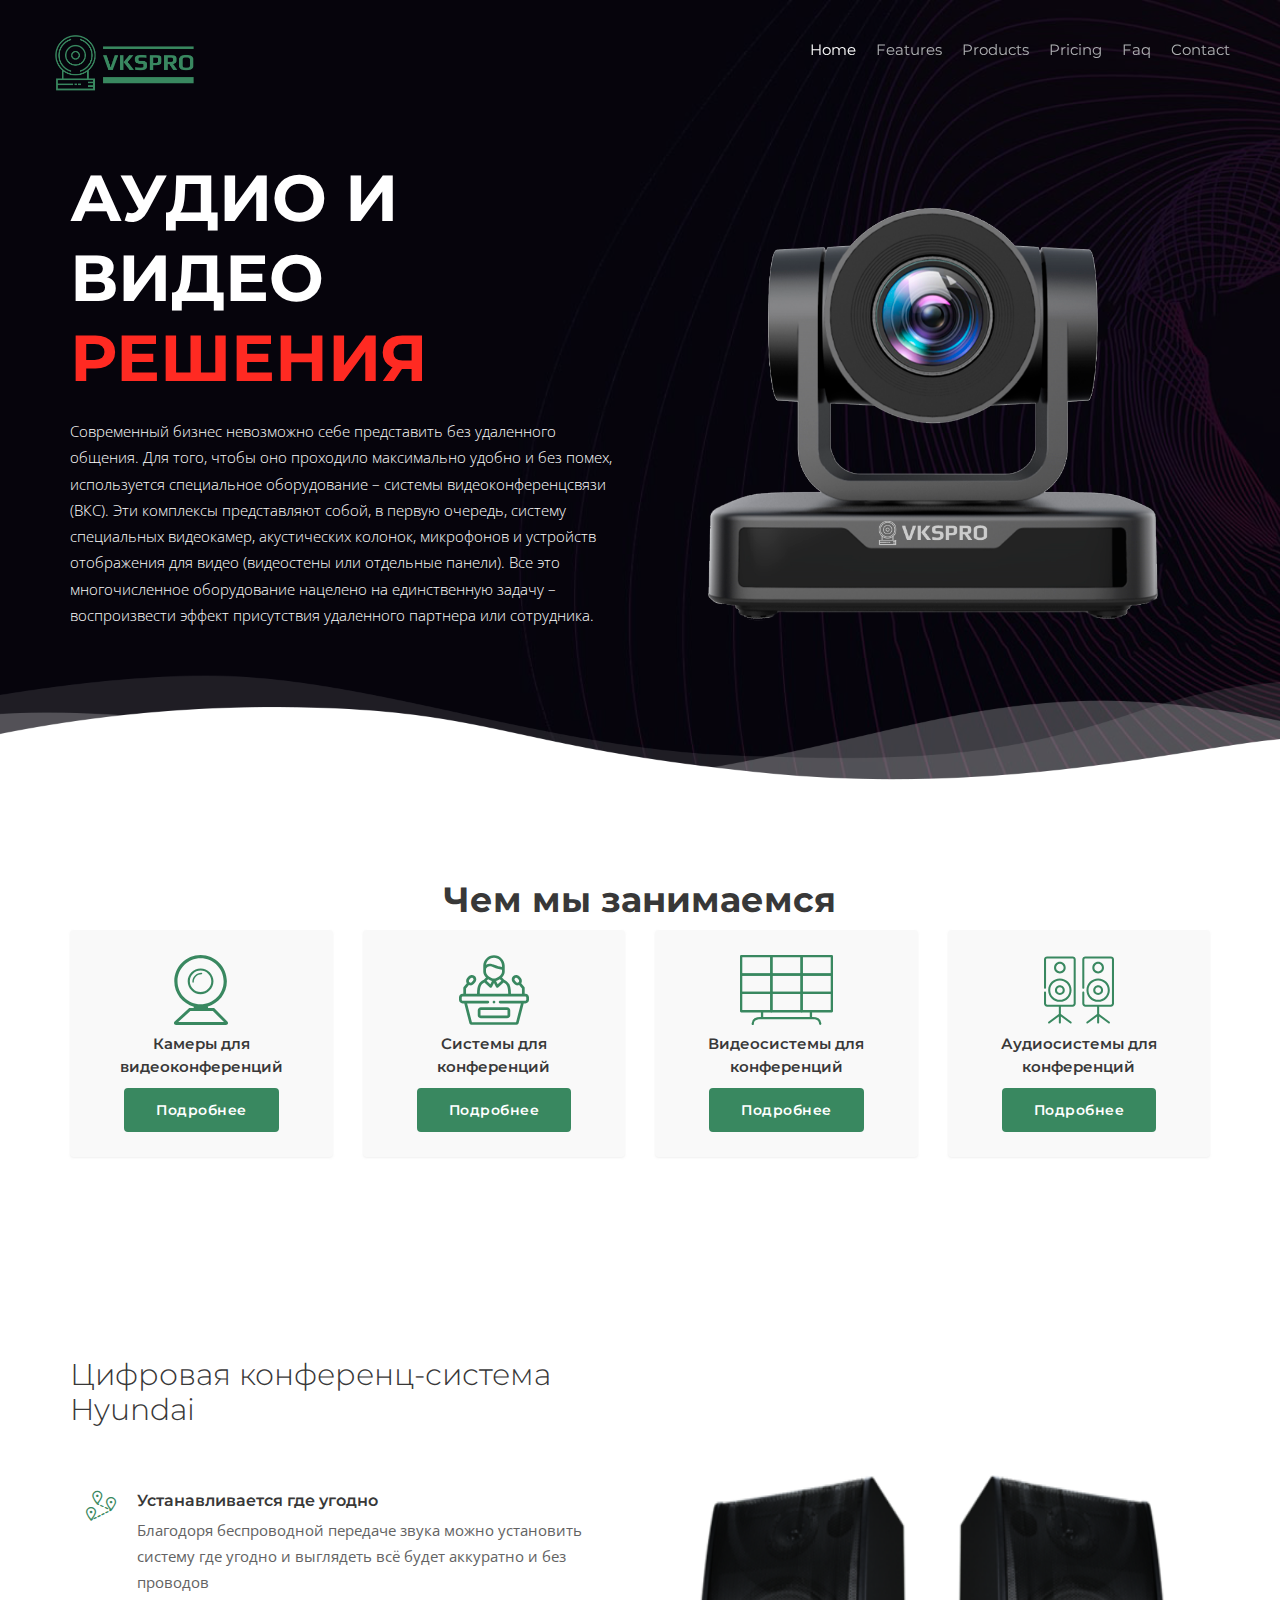
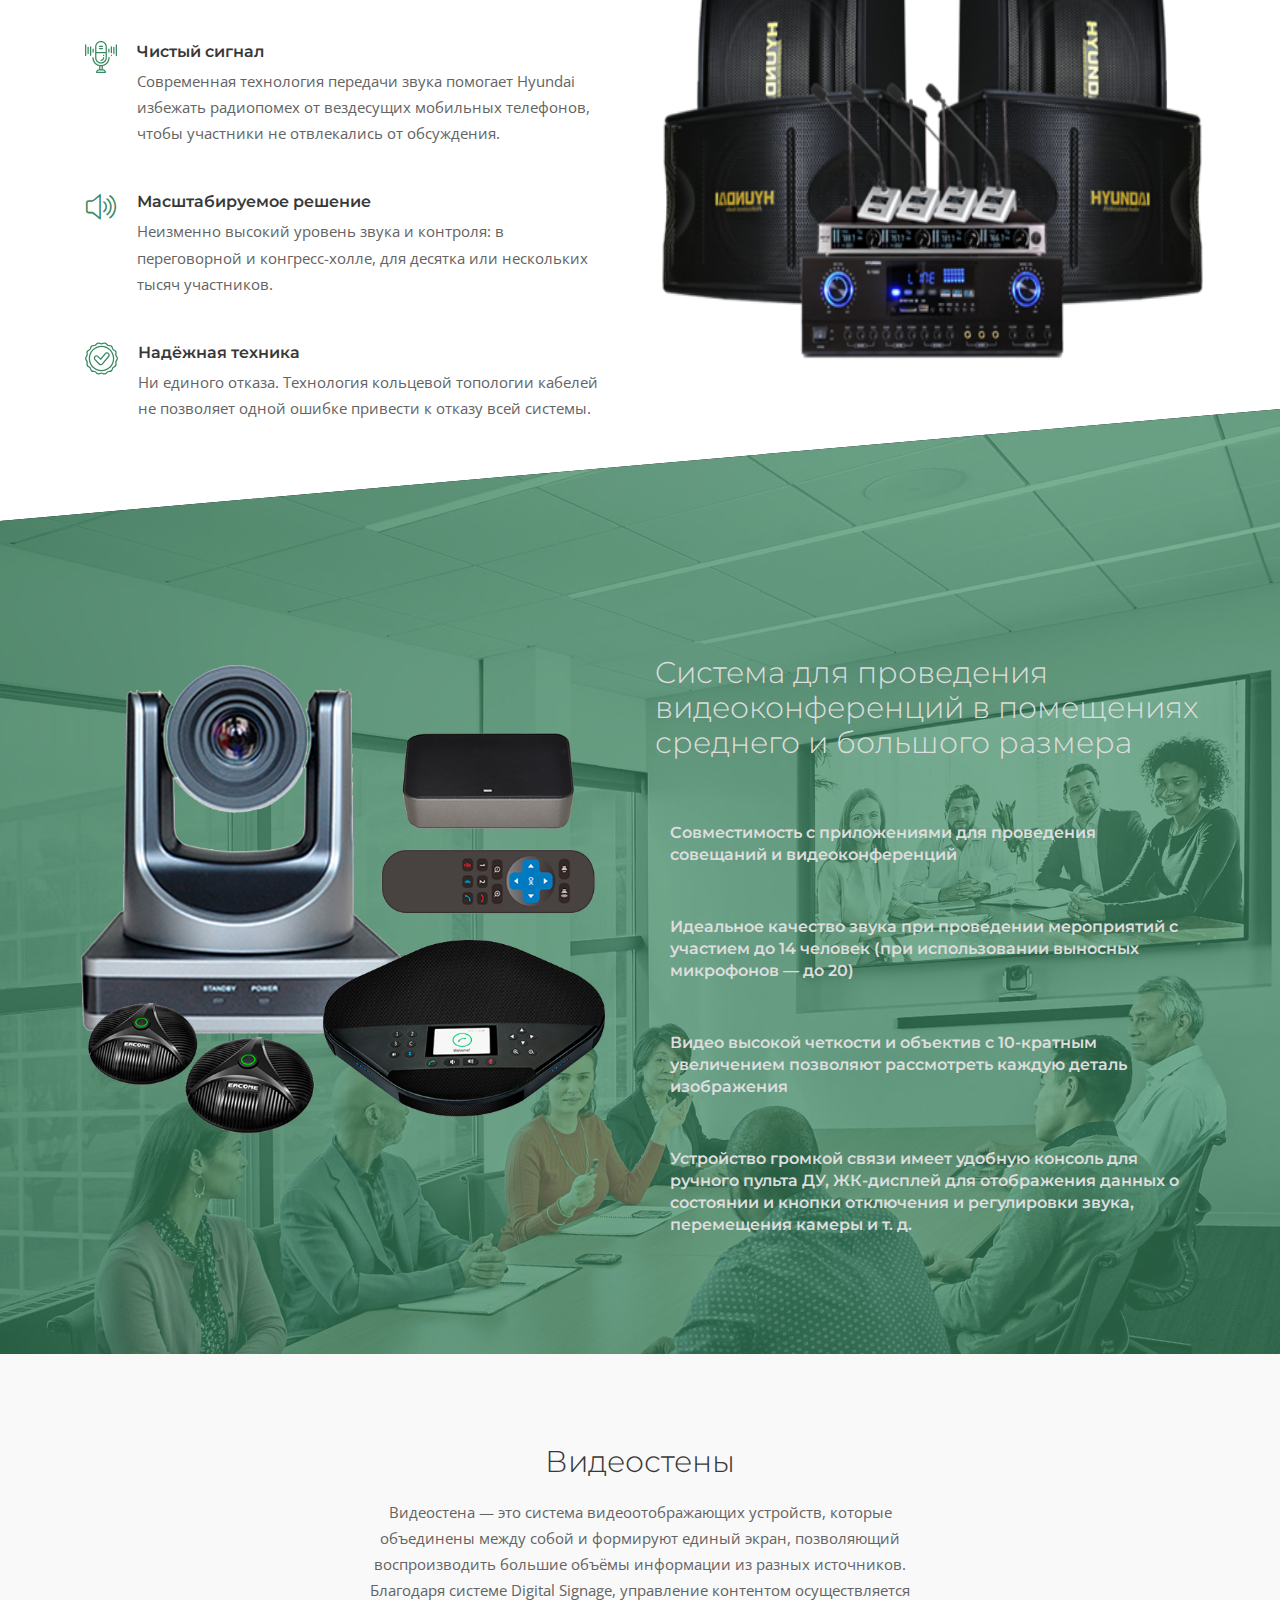
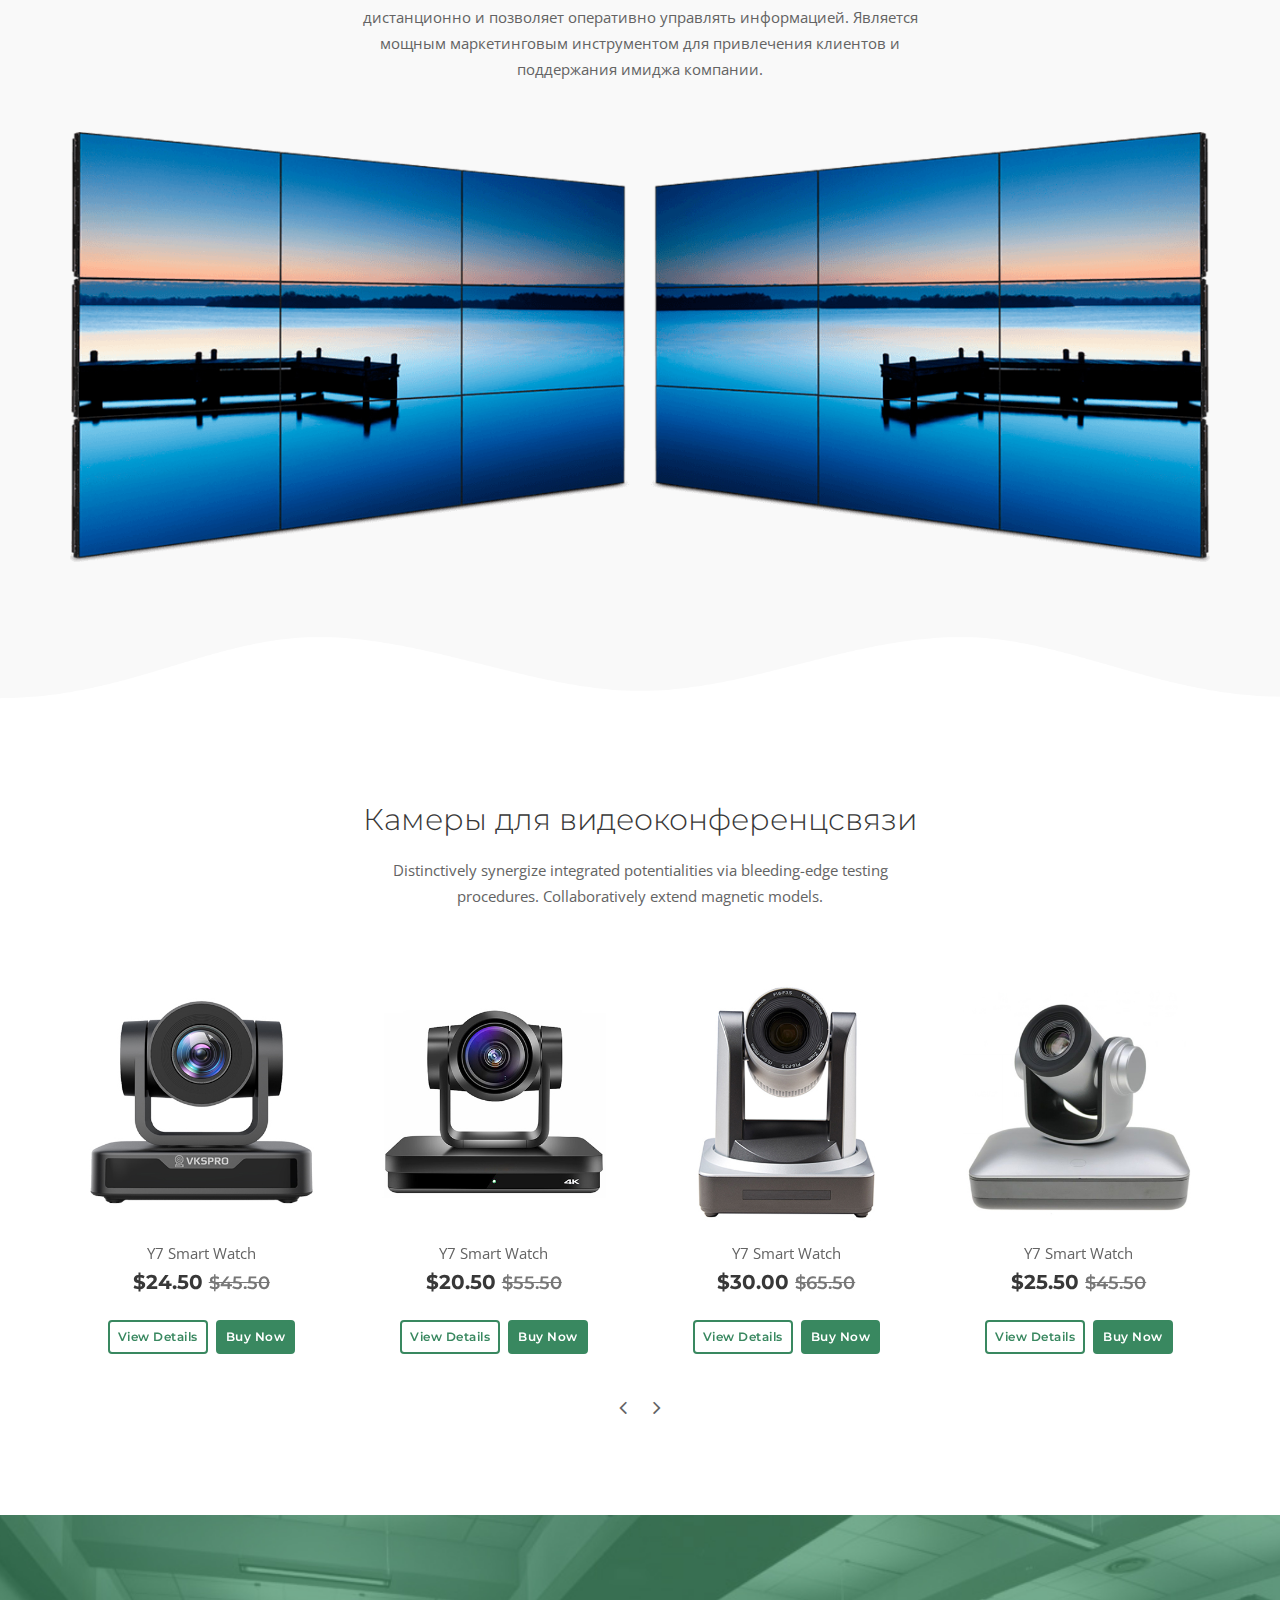
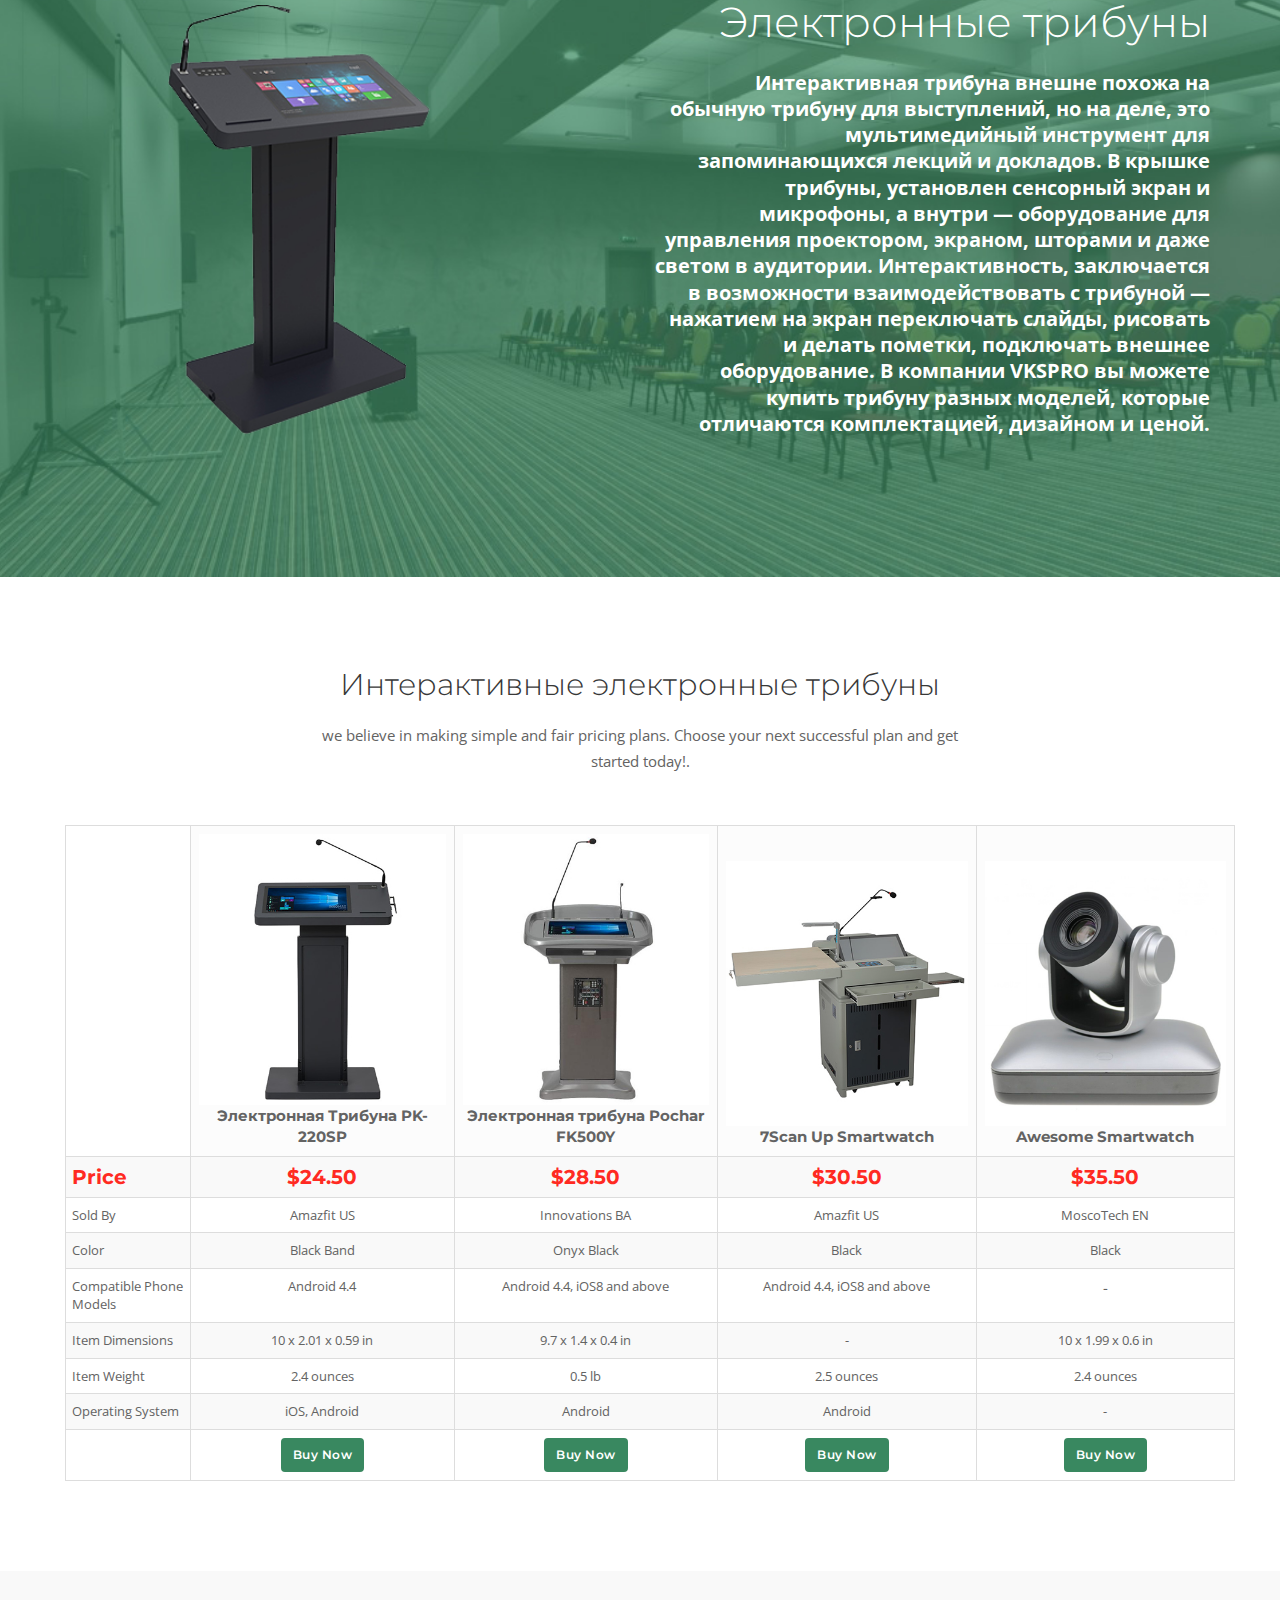
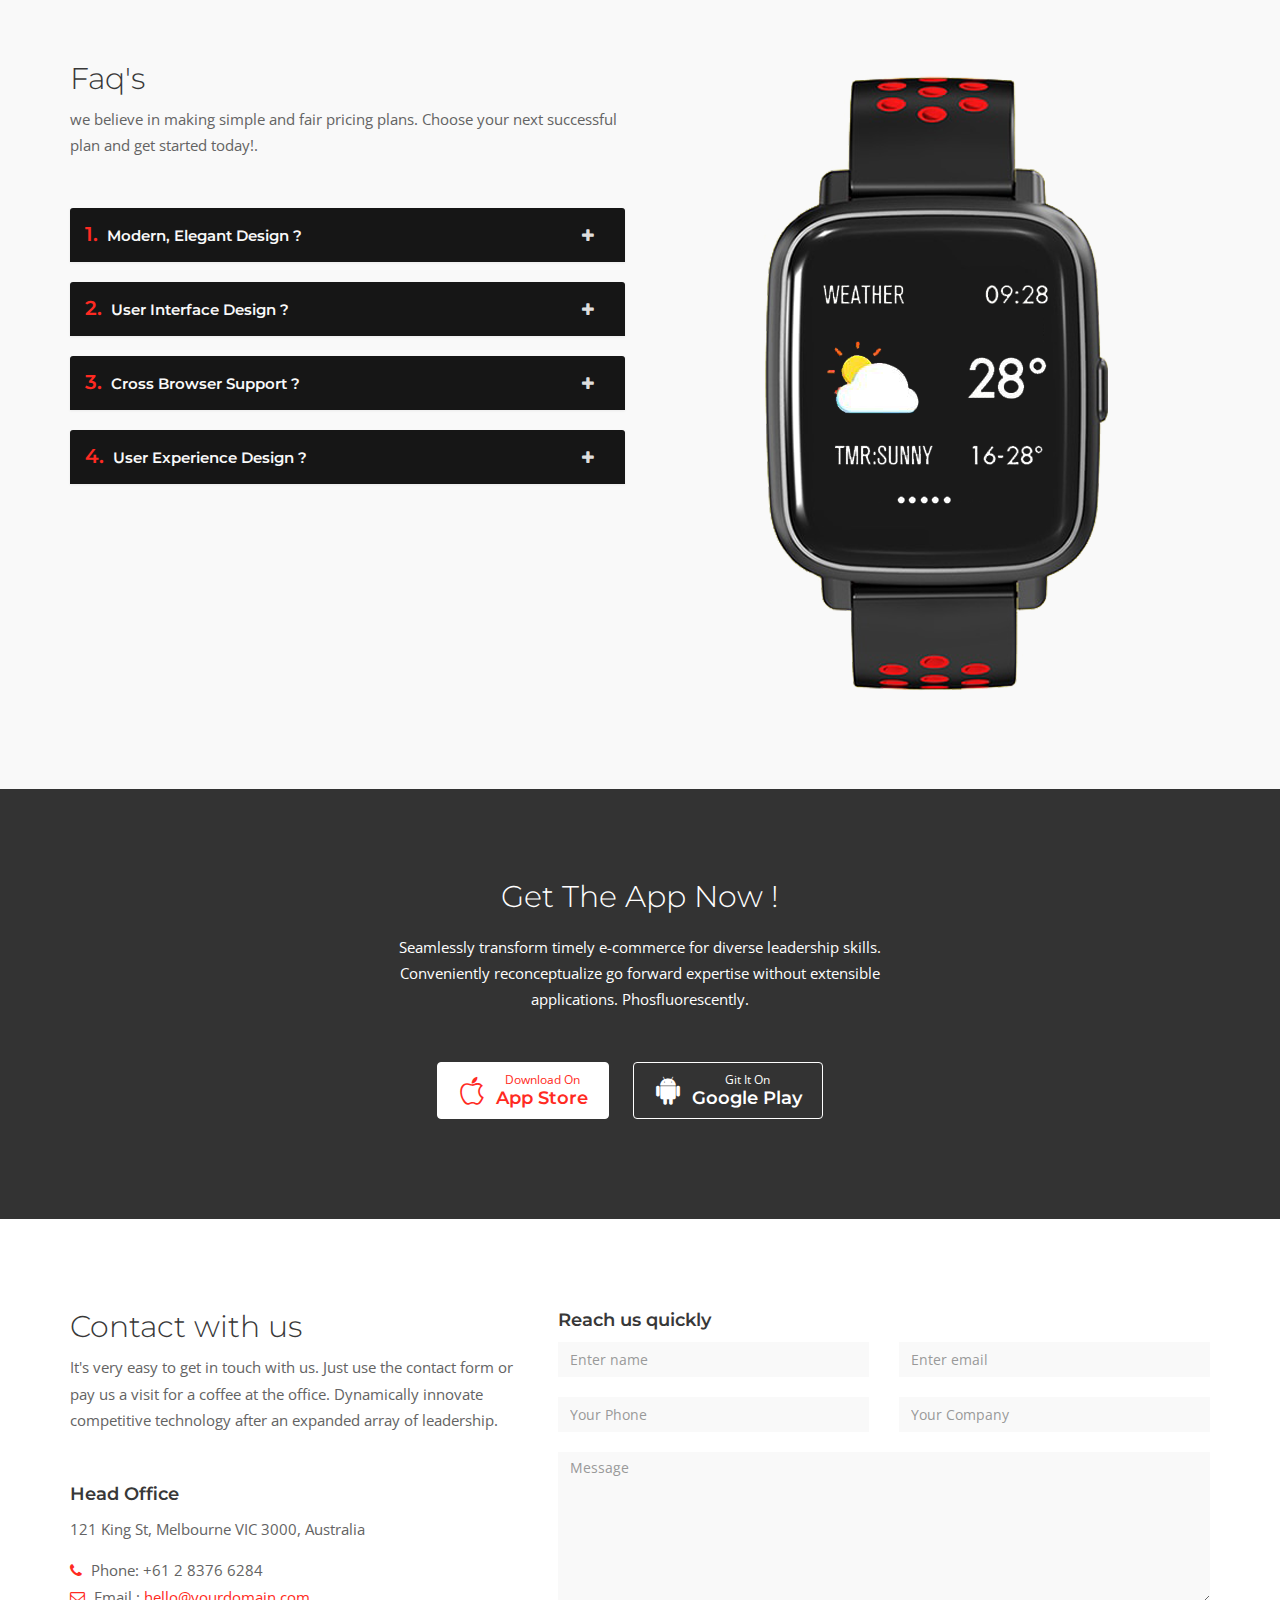
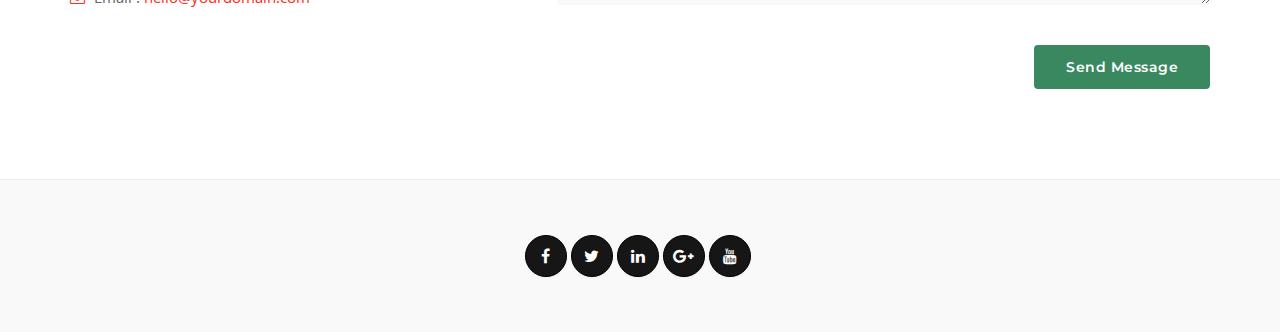
==== index.html @ 13055505 "initial commit" ====
<!DOCTYPE html>
<html lang="en">

<!-- Mirrored from cssmaterial.com/prolanding/demo/index.html by HTTrack Website Copier/3.x [XR&CO'2014], Fri, 29 Jan 2021 08:08:24 GMT -->
<head>
    <meta charset="utf-8">
    <meta http-equiv="X-UA-Compatible" content="IE=edge">
    <meta name="viewport" content="width=device-width, initial-scale=1">

    <!--title-->
   <title>ProLanding Product Landing Page Template</title>

    <!--favicon icon-->
    <link rel="icon" href="img/favicon.png" type="image/png" sizes="16x16">

    <!-- font-awesome css -->
    <link rel="stylesheet" href="css/font-awesome.min.css">

    <!--themify icon-->
    <link rel="stylesheet" href="css/themify-icons.css">

    <!--flaticon icon-->
    <link rel="stylesheet" href="fonts/flaticon.css">

    <!-- magnific popup css-->
    <link rel="stylesheet" href="css/magnific-popup.css">

    <!--owl carousel -->
    <link href="css/owl.theme.default.min.css" rel="stylesheet">
    <link href="css/owl.carousel.min.css" rel="stylesheet">

    <!-- bootstrap core css -->
    <link href="css/bootstrap.min.css" rel="stylesheet">

    <!-- custom css -->
    <link href="css/style.css" rel="stylesheet">

    <!-- responsive css -->
    <link href="css/responsive.css" rel="stylesheet">

    <script src="js/vendor/modernizr-2.8.1.min.js"></script>
    <!-- HTML5 Shim and Respond.js for IE8 support of HTML5 elements and media queries -->
    <!-- WARNING: Respond.js doesn't work if you view the page via file:// -->
    <!--[if lt IE 9]>
    <script src="js/vendor/html5shim.js"></script>
    <script src="js/vendor/respond.min.js"></script>
    <![endif]-->

</head>


<body>

<!-- Preloader -->
<div id="preloader">
    <div id="loader"></div>
</div>
<!--end preloader-->

<div id="main" class="main-content-wraper">
    <div class="main-content-inner">

        <!--start header section-->
        <header class="header">
            <!--start navbar-->
            <div class="navbar navbar-default navbar-fixed-top">
                <div class="container">
                    <div class="row">
                        <div class="navbar-header page-scroll">
                            <button type="button" class="navbar-toggle collapsed" data-toggle="collapse"
                                    data-target="#myNavbar">
                                <span class="sr-only">Toggle navigation</span>
                                <span class="icon-bar"></span>
                                <span class="icon-bar"></span>
                                <span class="icon-bar"></span>
                            </button>
                            <a class="navbar-brand page-scroll" href="index.html">
                                <img src="img/logo.png" alt="logo" class="img-responsive">
                            </a>
                        </div>

                        <!-- Collect the nav links, forms, and other content for toggling -->
                        <div class="navbar-collapse collapse" id="myNavbar">
                            <ul class="nav navbar-nav navbar-right">
                                <li class="active"><a class="page-scroll" href="#hero">Home</a></li>
                                <li><a class="page-scroll" href="#features">Features</a></li>
                                <li><a class="page-scroll" href="#products">Products</a></li>
                                <li><a class="page-scroll" href="#pricing">Pricing</a></li>
                                <li><a class="page-scroll" href="#faqs">Faq</a></li>
                                <li><a class="page-scroll" href="#contact">Contact</a></li>
                            </ul>
                        </div>

                    </div>
                </div>
            </div>
            <!--end navbar-->
        </header>
        <!--end header section-->

        <!--start hero section-->
        <section id="hero" class="section-lg section-hero section-circle" style="background: url('img/hero-bg-1.jpg')no-repeat center center / cover">
            <!--background circle shape-->
            <div class="container">
                <div class="row">
                    <div class="col-md-6">
                        <div class="hero-content-wrap">
                            <div class="hero-content">
                                <h1>АУДИО И ВИДЕО <span>РЕШЕНИЯ</span></h1>
                                <p>Современный бизнес невозможно себе представить без удаленного общения. Для того, чтобы оно проходило максимально удобно и без помех, используется специальное оборудование – системы видеоконференцсвязи (ВКС). Эти комплексы представляют собой, в первую очередь, систему специальных видеокамер, акустических колонок, микрофонов и устройств отображения для видео (видеостены или отдельные панели). Все это многочисленное оборудование нацелено на единственную задачу – воспроизвести эффект присутствия удаленного партнера или сотрудника.</p>
                                <!-- <div class="slider-action-btn">
                                    <a href="#pricing" class="page-scroll btn softo-solid-btn">Buy Now</a>
                                </div> -->
                            </div>
                        </div>
                    </div>
                    <div class="col-md-6">
                        <div class="hero-product-img">
                            <!-- <div class="offer-badge">
                                <p><strong>50%</strong> Off</p>
                            </div> -->
                            <div class="hero-img-1">
                                <!-- <img src="img/vks-top.png" alt="hero-img" class="img-responsive" width="400"> -->
                                <!-- <img src="img/top-img-1.png" alt="hero-img" class="img-responsive"> -->
                                <img src="img/vkscam.png" alt="hero-img" class="img-responsive" width="450">
                            </div>
                        </div>
                    </div>
                </div>
            </div>
            <div class="section-shape">
                <img src="img/waves-shape.svg" alt="shape image">
            </div>
        </section>
        <!--end hero section-->

        <!--start promo section-->
        <section class="promo-section ptb-90">
            <div class="promo-section-wrap">
                <div class="container">
                    <div class="row">
                        <h2 class="text-center">Чем мы занимаемся</h2>
                        <div href="#testimonial-popup-2" class="col-md-3 col-sm-6 popup-details">
                            <div class="bg-secondary single-promo-section text-center">
                                <div class="single-promo-content">
                                    <img src="./img/webcam.svg" height="70">
                                    <h6>Камеры для видеоконференций</h6>
                                    <!-- <p>Lorem ipsum dolor sit amet, eam ex probo tation tractatos. Ut vel hinc solet
                                        tincidunt.</p> -->
                                    <a href="#" class="btn softo-solid-btn">Подробнее</a>
                                </div>
                            </div>
                        </div>
                        <div href="#testimonial-popup-2" class="col-md-3 col-sm-6 popup-details">
                            <div class="bg-secondary single-promo-section text-center">
                                <div class="single-promo-content">
                                    <img src="./img/conference.svg" height="70">
                                    <h6>Системы для конференций</h6>
                                    <!-- <p>Lorem ipsum dolor sit amet, eam ex probo tation tractatos. Ut vel hinc solet
                                        tincidunt.</p> -->
                                    <a href="#" class="btn softo-solid-btn">Подробнее</a>
                                </div>
                            </div>
                        </div>
                        <div href="#testimonial-popup-3" class="col-md-3 col-sm-6 popup-details">
                            <div class="bg-secondary single-promo-section text-center">
                                <div class="single-promo-content">
                                    <img src="./img/videowall.svg" height="70">
                                    <h6>Видеосистемы для конференций</h6>
                                    <!-- <p>Видеостена – по своей сути это LCD или LED панели с разрешением FullHD или даже 4K, объединенные между собой в один единый экран, благодаря специализированному контроллеру.</p> -->
                                    <a href="#" class="btn softo-solid-btn">Подробнее</a>
                                </div>
                            </div>
                        </div>
                        <div href="#testimonial-popup-4" class="col-md-3 col-sm-6 popup-details">
                            <div class="bg-secondary single-promo-section text-center">
                                <div class="single-promo-content">
                                    <img src="./img/audio.svg" height="70">
                                    <h6>Аудиосистемы для конференций</h6>
                                    <!-- <p>Lorem ipsum dolor sit amet, eam ex probo tation tractatos. Ut vel hinc solet tincidunt.</p> -->
                                    <a href="#" class="btn softo-solid-btn">Подробнее</a>
                                </div>
                            </div>
                        </div>
                    </div>
                </div>
            </div>
        </section>
        <!--end promo section-->

        <!--new feature start-->
        <section id="features" class="new-features ptb-90">
            <div class="new-features-one">
                <div class="container">
                    <div class="row">
                        <div class="col-md-6">
                            <div class="feature-heading">
                                <h3>Цифровая конференц-система Hyundai</h3>
                            </div>
                            <!--feature single start-->
                            <div class="single-feature mtb-5">
                                <div class="feature-icon">
                                    <div class="icon icon-shape">
                                        <i style="color: #398860" class="flaticon-distance"></i>
                                    </div>
                                </div>
                                <div class="feature-content">
                                    <h5>Устанавливается где угодно</h5>
                                    <p class="mb-0">Благодоря беспроводной передаче звука можно установить систему где угодно и выглядеть всё будет аккуратно и без проводов</p>
                                </div>
                            </div>
                            <!--feature single end-->

                            <!--feature single start-->
                            <div class="single-feature mtb-5">
                                <div class="feature-icon">
                                    <div class="icon icon-shape">
                                        <!-- <i class="flaticon-step"></i> -->
                                        <img src="./img/signal.svg">
                                    </div>
                                </div>
                                <div class="feature-content">
                                    <h5>Чистый сигнал</h5>
                                    <p class="mb-0">Современная технология передачи звука помогает Hyundai избежать радиопомех от вездесущих мобильных телефонов, чтобы участники не отвлекались от обсуждения.</p>
                                </div>
                            </div>
                            <!--feature single end-->

                            <!--feature single start-->
                            <div class="single-feature mtb-5">
                                <div class="feature-icon">
                                    <div class="icon icon-shape">
                                        <i style="color: #398860" class="flaticon-volume"></i>
                                    </div>
                                </div>
                                <div class="feature-content">
                                    <h5>Масштабируемое решение</h5>
                                    <p class="mb-0">Неизменно высокий уровень звука и контроля: в переговорной и конгресс-холле, для десятка или нескольких тысяч участников.</p>
                                </div>
                            </div>
                            <!--feature single end-->

                            <!--feature single start-->
                            <div class="single-feature mtb-5">
                                <div class="feature-icon">
                                    <div class="icon icon-shape">
                                        <!-- <i style="color: #398860" class="flaticon-distance"></i> -->
                                        <img src="./img/badge.svg" width="65">
                                    </div>
                                </div>
                                <div class="feature-content">
                                    <h5>Надёжная техника</h5>
                                    <p class="mb-0">Ни единого отказа. Технология кольцевой топологии кабелей не позволяет одной ошибке привести к отказу всей системы.</p>
                                </div>
                            </div>
                            <!--feature single end-->

                        </div>
                        <div class="col-md-6">
                            <div class="feature-image">
                                <!-- <img src="img/feature-image.png" alt="feature" class="img-responsive"> -->
                                <img src="img/hyundai.png" alt="feature" class="" height="700">
                            </div>
                        </div>
                    </div>
                </div>
            </div>
            <div class="new-features-two">
                <div class="container">
                    <div class="row mt-100">
                        <div class="col-md-6">
                                <div class="feature-image">
                                    <img src="img/sherwood.png" alt="feature" class="img-responsive">
                                </div>
                            </div>
                        <div class="col-md-6"> 
                            <div class="feature-heading">
                                <h3>Cистема для проведения видеоконференций в помещениях среднего и большого размера</h3>
                            </div>
                            <!--feature single start-->
                            <div class="single-feature mtb-5">
                                <div class="feature-content">
                                    <h5>Совместимость с приложениями для проведения совещаний и видеоконференций</h5>
                                </div>
                            </div>
                            <!--feature single end-->
                            <!--feature single start-->
                            <div class="single-feature mtb-5">
                                <div class="feature-content">
                                    <h5>Идеальное качество звука при проведении мероприятий с участием до 14 человек (при использовании выносных микрофонов — до 20)</h5>
                                </div>
                            </div>
                            <!--feature single end-->

                            <!--feature single start-->
                            <div class="single-feature mtb-5">
                                <div class="feature-content">
                                    <h5>Видео высокой четкости и объектив с 10-кратным увеличением позволяют рассмотреть каждую деталь изображения</h5>
                                </div>
                            </div>
                            <!--feature single end-->

                            <!--feature single start-->
                            <div class="single-feature mtb-5">
                                <div class="feature-content">
                                    <h5>Устройство громкой связи имеет удобную консоль для ручного пульта ДУ, ЖК-дисплей для отображения данных о состоянии и кнопки отключения и регулировки звука, перемещения камеры и т. д.
                                    </h5>
                                </div>
                            </div>
                            <!--feature single end-->

                        </div>
                        
                    </div>
                </div>
            </div>
        </section>
        <!--new feature end-->

        

    
        <!--video area start-->
        <section class="video-area bg-secondary pt-90">
            <div class="container">
                <div class="row">
                    <div class="col-md-6 col-md-offset-3">
                        <div class="video-area-content section-heading text-center">
                            <h3>Видеостены</h3>
                            <p>Видеостена — это система видеоотображающих устройств, которые объединены между собой и формируют единый экран, позволяющий воспроизводить большие объёмы информации из разных источников. Благодаря системе Digital Signage, управление контентом осуществляется дистанционно и  позволяет оперативно управлять информацией. Является мощным маркетинговым инструментом для привлечения клиентов и поддержания имиджа компании.                            </p>
                            <!-- <div class="video-play-button">
                                <a href="https://www.youtube.com/watch?v=uweks8XS1Hw"
                                   class="video">
                                    <span class="ti-control-play"></span>
                                </a>
                            </div> -->
                        </div>
                    </div>
                    <!-- <div class="side-view-img">
                        <img src="img/videowall.png" alt="sideview" class="img-responsive">
                    </div> -->
                </div>
                <div class="videowalls-wrapper">
                    <img src="./img/videowall-reverse.png">
                    <img src="./img/videowall.png">
                </div>
            </div>
            <img src="img/bg-wave-sym.png" alt="shape image" class="img-responsive shape-img">
        </section>
        <!--video area end-->

        <!--start product section-->
        <section id="products" class="biz-product-section ptb-90">
            <div class="biz-product-wrap">
                <div class="container">
                    <div class="row">
                        <div class="col-md-6 col-md-offset-3">
                            <div class="text-center section-heading">
                                <h3>Камеры для видеоконференцсвязи</h3>
                                <p>Distinctively synergize integrated potentialities via bleeding-edge testing procedures. Collaboratively extend magnetic models.</p>
                            </div>
                        </div>
                    </div>
                    <div class="row">
                        <div class="col-md-12">
                            <div class="owl-carousel owl-theme biz-products carousel-indicator">
                                <div class="biz-single-product item">
                                    <div class="biz-product-img">
                                        <img src="img/products/w1.jpg" alt="Smart Product"
                                             class="img-responsive">
                                    </div>
                                    <div class="biz-product-content">
                                        <p>Y7 Smart Watch</p>
                                        <div class="price">
                                            <h5><span class="original-price">$24.50</span> <del>$45.50</del></h5>
                                        </div>
                                        <div class="product-action-btn text-center mt-20">
                                            <a href="#product-1" class="btn softo-btn-outline popup-details">View Details</a>
                                            <a href="#" class="btn softo-solid-btn">Buy Now</a>
                                        </div>
                                    </div>
                                </div>
                                <div class="biz-single-product item">
                                    <div class="biz-product-img">
                                        <img src="img/products/w2.jpg" alt="Smart Product"
                                             class="img-responsive">
                                    </div>
                                    <div class="biz-product-content">
                                        <p>Y7 Smart Watch</p>
                                        <div class="price">
                                            <h5><span class="original-price">$20.50</span> <del>$55.50</del></h5>
                                        </div>
                                        <div class="product-action-btn text-center mt-20">
                                            <a href="#product-2" class="btn softo-btn-outline popup-details">View Details</a>
                                            <a href="#" class="btn softo-solid-btn">Buy Now</a>
                                        </div>
                                    </div>
                                </div>
                                <div class="biz-single-product item">
                                    <div class="biz-product-img">
                                        <img src="img/products/w3.jpg" alt="Smart Product"
                                             class="img-responsive">
                                    </div>
                                    <div class="biz-product-content">
                                        <p>Y7 Smart Watch</p>
                                        <div class="price">
                                            <h5><span class="original-price">$30.00</span> <del>$65.50</del></h5>
                                        </div>
                                        <div class="product-action-btn text-center mt-20">
                                            <a href="#product-3" class="btn softo-btn-outline popup-details">View Details</a>
                                            <a href="#" class="btn softo-solid-btn">Buy Now</a>
                                        </div>
                                    </div>
                                </div>
                                <div class="biz-single-product item">
                                    <div class="biz-product-img">
                                        <img src="img/products/w4.jpg" alt="Smart Product"
                                             class="img-responsive">
                                    </div>
                                    <div class="biz-product-content">
                                        <p>Y7 Smart Watch</p>
                                        <div class="price">
                                            <h5><span class="original-price">$25.50</span> <del>$45.50</del></h5>
                                        </div>
                                        <div class="product-action-btn text-center mt-20">
                                            <a href="#product-4" class="btn softo-btn-outline popup-details">View Details</a>
                                            <a href="#" class="btn softo-solid-btn">Buy Now</a>
                                        </div>
                                    </div>
                                </div>
                                <div class="biz-single-product item">
                                    <div class="biz-product-img">
                                        <img src="img/products/w5.jpg" alt="Smart Product"
                                             class="img-responsive">
                                    </div>
                                    <div class="biz-product-content">
                                        <p>Y7 Smart Watch</p>
                                        <div class="price">
                                            <h5><span class="original-price">$35.50</span> <del>$55.50</del></h5>
                                        </div>
                                        <div class="product-action-btn text-center mt-20">
                                            <a href="#product-5" class="btn softo-btn-outline popup-details">View Details</a>
                                            <a href="#" class="btn softo-solid-btn">Buy Now</a>
                                        </div>
                                    </div>
                                </div>
                                <div class="biz-single-product item">
                                    <div class="biz-product-img">
                                        <img src="img/products/w6.jpg" alt="Smart Product"
                                             class="img-responsive">
                                    </div>
                                    <div class="biz-product-content">
                                        <p>Y7 Smart Watch</p>
                                        <div class="price">
                                            <h5><span class="original-price">$40.50</span> <del>$60.50</del></h5>
                                        </div>
                                        <div class="product-action-btn text-center mt-20">
                                            <a href="#product-6" class="btn softo-btn-outline popup-details">View Details</a>
                                            <a href="#" class="btn softo-solid-btn">Buy Now</a>
                                        </div>
                                    </div>
                                </div>
                            </div>
                        </div>
                    </div>
                </div>
            </div>
        </section>
        <!--end product section-->

        <!--start products details popup-->
        <div id="product-1" class="biz-product-popup-area bg-secondary biz-animation-popup mfp-hide">
            <div class="row">
                <div class="product-details-wrap">
                    <button type="button" class="mfp-close x-button">×</button>
                    <div class="col-md-5">
                        <img class="img-responsive" src="img/products/w1.jpg" alt="project image">
                    </div>
                    <div class="col-md-7">
                        <div class="product-details-content-wrap">
                            <h3 class="product-title">Y7 Smart Watch</h3>
                            <hr>
                            <h4 class="product-cost">
                                $24.50
                            </h4>
                            <div class="product-details">
                                <p>Phosfluorescently engineer low-risk high-yield methodologies vis-a-vis
                                    future-proof synergy. Check this product core features...</p>
                            </div>
                            <div class="single-product-features">
                                <ul class="single-product-feature-list">
                                    <li>
                                        <span><i class="flaticon-cardiogram"></i></span>
                                        Heart Rate Monitor
                                    </li>
                                    <li>
                                        <span><i class="flaticon-step"></i></span>
                                        Step Counter
                                    </li>
                                    <li>
                                        <span><i class="flaticon-volume"></i></span>
                                        Alarm Alert
                                    </li>
                                
                                    <li>
                                        <span><i class="flaticon-bluetooth"></i></span>
                                        Bluetooth Data Sync
                                    </li>
                                    <li>
                                        <span><i class="flaticon-sun-1"></i></span>
                                        Weather Update
                                    </li>
                                    <li>
                                        <span><i class="flaticon-slumber"></i></span>
                                        Seleep Quality Monitor
                                    </li>

                                    <li>
                                        <span><i class="flaticon-road"></i></span>
                                        Distance Counter
                                    </li>
                                    <li>
                                        <span><i class="flaticon-sphygmomanometer"></i></span>
                                        Blood Pressure Management
                                    </li>
                                </ul>
                            </div>
                            <div class="product-action-btn">
                                <a href="#" class="btn softo-solid-btn">Buy Now</a>
                            </div>
                        </div>
                    </div>
                </div>
            </div>
        </div>
        <div id="product-2" class="biz-product-popup-area bg-secondary biz-animation-popup mfp-hide">
                <div class="row">
                    <div class="product-details-wrap">
                        <button type="button" class="mfp-close x-button">×</button>
                        <div class="col-md-5">
                            <img class="img-responsive" src="img/products/w1.jpg" alt="project image">
                        </div>
                        <div class="col-md-7">
                            <div class="product-details-content-wrap">
                                <h3 class="product-title">Y7 Smart Watch</h3>
                                <hr>
                                <h4 class="product-cost">
                                    $24.50
                                </h4>
                                <div class="product-details">
                                    <p>Phosfluorescently engineer low-risk high-yield methodologies vis-a-vis
                                        future-proof synergy. Check this product core features...</p>
                                </div>
                                <div class="single-product-features">
                                    <ul class="single-product-feature-list">
                                        <li>
                                            <span><i class="flaticon-cardiogram"></i></span>
                                            Heart Rate Monitor
                                        </li>
                                        <li>
                                            <span><i class="flaticon-step"></i></span>
                                            Step Counter
                                        </li>
                                        <li>
                                            <span><i class="flaticon-volume"></i></span>
                                            Alarm Alert
                                        </li>
                                    
                                        <li>
                                            <span><i class="flaticon-bluetooth"></i></span>
                                            Bluetooth Data Sync
                                        </li>
                                        <li>
                                            <span><i class="flaticon-sun-1"></i></span>
                                            Weather Update
                                        </li>
                                        <li>
                                            <span><i class="flaticon-slumber"></i></span>
                                            Seleep Quality Monitor
                                        </li>
    
                                        <li>
                                            <span><i class="flaticon-road"></i></span>
                                            Distance Counter
                                        </li>
                                        <li>
                                            <span><i class="flaticon-sphygmomanometer"></i></span>
                                            Blood Pressure Management
                                        </li>
                                    </ul>
                                </div>
                                <div class="product-action-btn">
                                    <a href="#" class="btn softo-solid-btn">Buy Now</a>
                                </div>
                            </div>
                        </div>
                    </div>
                </div>
        </div>
        <div id="product-3" class="biz-product-popup-area bg-secondary biz-animation-popup mfp-hide">
            <div class="row">
                <div class="product-details-wrap">
                    <button type="button" class="mfp-close x-button">×</button>
                    <div class="col-md-5">
                        <img class="img-responsive" src="img/products/w3.jpg" alt="project image">
                    </div>
                    <div class="col-md-7">
                        <div class="product-details-content-wrap">
                            <h3 class="product-title">Y7 Smart Watch</h3>
                            <hr>
                            <h4 class="product-cost">
                                $24.50
                            </h4>
                            <div class="product-details">
                                <p>Phosfluorescently engineer low-risk high-yield methodologies vis-a-vis
                                    future-proof synergy. Check this product core features...</p>
                            </div>
                            <div class="single-product-features">
                                <ul class="single-product-feature-list">
                                    <li>
                                        <span><i class="flaticon-cardiogram"></i></span>
                                        Heart Rate Monitor
                                    </li>
                                    <li>
                                        <span><i class="flaticon-step"></i></span>
                                        Step Counter
                                    </li>
                                    <li>
                                        <span><i class="flaticon-volume"></i></span>
                                        Alarm Alert
                                    </li>
                                
                                    <li>
                                        <span><i class="flaticon-bluetooth"></i></span>
                                        Bluetooth Data Sync
                                    </li>
                                    <li>
                                        <span><i class="flaticon-sun-1"></i></span>
                                        Weather Update
                                    </li>
                                    <li>
                                        <span><i class="flaticon-slumber"></i></span>
                                        Seleep Quality Monitor
                                    </li>

                                    <li>
                                        <span><i class="flaticon-road"></i></span>
                                        Distance Counter
                                    </li>
                                    <li>
                                        <span><i class="flaticon-sphygmomanometer"></i></span>
                                        Blood Pressure Management
                                    </li>
                                </ul>
                            </div>
                            <div class="product-action-btn">
                                <a href="#" class="btn softo-solid-btn">Buy Now</a>
                            </div>
                        </div>
                    </div>
                </div>
            </div>
        </div>
        <div id="product-4" class="biz-product-popup-area bg-secondary biz-animation-popup mfp-hide">
            <div class="row">
                <div class="product-details-wrap">
                    <button type="button" class="mfp-close x-button">×</button>
                    <div class="col-md-5">
                        <img class="img-responsive" src="img/products/w4.jpg" alt="project image">
                    </div>
                    <div class="col-md-7">
                        <div class="product-details-content-wrap">
                            <h3 class="product-title">Y7 Smart Watch</h3>
                            <hr>
                            <h4 class="product-cost">
                                $24.50
                            </h4>
                            <div class="product-details">
                                <p>Phosfluorescently engineer low-risk high-yield methodologies vis-a-vis
                                    future-proof synergy. Check this product core features...</p>
                            </div>
                            <div class="single-product-features">
                                <ul class="single-product-feature-list">
                                    <li>
                                        <span><i class="flaticon-cardiogram"></i></span>
                                        Heart Rate Monitor
                                    </li>
                                    <li>
                                        <span><i class="flaticon-step"></i></span>
                                        Step Counter
                                    </li>
                                    <li>
                                        <span><i class="flaticon-volume"></i></span>
                                        Alarm Alert
                                    </li>
                                
                                    <li>
                                        <span><i class="flaticon-bluetooth"></i></span>
                                        Bluetooth Data Sync
                                    </li>
                                    <li>
                                        <span><i class="flaticon-sun-1"></i></span>
                                        Weather Update
                                    </li>
                                    <li>
                                        <span><i class="flaticon-slumber"></i></span>
                                        Seleep Quality Monitor
                                    </li>

                                    <li>
                                        <span><i class="flaticon-road"></i></span>
                                        Distance Counter
                                    </li>
                                    <li>
                                        <span><i class="flaticon-sphygmomanometer"></i></span>
                                        Blood Pressure Management
                                    </li>
                                </ul>
                            </div>
                            <div class="product-action-btn">
                                <a href="#" class="btn softo-solid-btn">Buy Now</a>
                            </div>
                        </div>
                    </div>
                </div>
            </div>
        </div>
        <div id="product-5" class="biz-product-popup-area bg-secondary biz-animation-popup mfp-hide">
            <div class="row">
                <div class="product-details-wrap">
                    <button type="button" class="mfp-close x-button">×</button>
                    <div class="col-md-5">
                        <img class="img-responsive" src="img/products/w5.jpg" alt="project image">
                    </div>
                    <div class="col-md-7">
                        <div class="product-details-content-wrap">
                            <h3 class="product-title">Y7 Smart Watch</h3>
                            <hr>
                            <h4 class="product-cost">
                                $24.50
                            </h4>
                            <div class="product-details">
                                <p>Phosfluorescently engineer low-risk high-yield methodologies vis-a-vis
                                    future-proof synergy. Check this product core features...</p>
                            </div>
                            <div class="single-product-features">
                                <ul class="single-product-feature-list">
                                    <li>
                                        <span><i class="flaticon-cardiogram"></i></span>
                                        Heart Rate Monitor
                                    </li>
                                    <li>
                                        <span><i class="flaticon-step"></i></span>
                                        Step Counter
                                    </li>
                                    <li>
                                        <span><i class="flaticon-volume"></i></span>
                                        Alarm Alert
                                    </li>
                                
                                    <li>
                                        <span><i class="flaticon-bluetooth"></i></span>
                                        Bluetooth Data Sync
                                    </li>
                                    <li>
                                        <span><i class="flaticon-sun-1"></i></span>
                                        Weather Update
                                    </li>
                                    <li>
                                        <span><i class="flaticon-slumber"></i></span>
                                        Seleep Quality Monitor
                                    </li>

                                    <li>
                                        <span><i class="flaticon-road"></i></span>
                                        Distance Counter
                                    </li>
                                    <li>
                                        <span><i class="flaticon-sphygmomanometer"></i></span>
                                        Blood Pressure Management
                                    </li>
                                </ul>
                            </div>
                            <div class="product-action-btn">
                                <a href="#" class="btn softo-solid-btn">Buy Now</a>
                            </div>
                        </div>
                    </div>
                </div>
            </div>
        </div>
        <div id="product-6" class="biz-product-popup-area bg-secondary biz-animation-popup mfp-hide">
            <div class="row">
                <div class="product-details-wrap">
                    <button type="button" class="mfp-close x-button">×</button>
                    <div class="col-md-5">
                        <img class="img-responsive" src="img/products/w6.jpg" alt="project image">
                    </div>
                    <div class="col-md-7">
                        <div class="product-details-content-wrap">
                            <h3 class="product-title">Y7 Smart Watch</h3>
                            <hr>
                            <h4 class="product-cost">
                                $24.50
                            </h4>
                            <div class="product-details">
                                <p>Phosfluorescently engineer low-risk high-yield methodologies vis-a-vis
                                    future-proof synergy. Check this product core features...</p>
                            </div>
                            <div class="single-product-features">
                                <ul class="single-product-feature-list">
                                    <li>
                                        <span><i class="flaticon-cardiogram"></i></span>
                                        Heart Rate Monitor
                                    </li>
                                    <li>
                                        <span><i class="flaticon-step"></i></span>
                                        Step Counter
                                    </li>
                                    <li>
                                        <span><i class="flaticon-volume"></i></span>
                                        Alarm Alert
                                    </li>
                                
                                    <li>
                                        <span><i class="flaticon-bluetooth"></i></span>
                                        Bluetooth Data Sync
                                    </li>
                                    <li>
                                        <span><i class="flaticon-sun-1"></i></span>
                                        Weather Update
                                    </li>
                                    <li>
                                        <span><i class="flaticon-slumber"></i></span>
                                        Seleep Quality Monitor
                                    </li>

                                    <li>
                                        <span><i class="flaticon-road"></i></span>
                                        Distance Counter
                                    </li>
                                    <li>
                                        <span><i class="flaticon-sphygmomanometer"></i></span>
                                        Blood Pressure Management
                                    </li>
                                </ul>
                            </div>
                            <div class="product-action-btn">
                                <a href="#" class="btn softo-solid-btn">Buy Now</a>
                            </div>
                        </div>
                    </div>
                </div>
            </div>
        </div>
        <!--end products details popup-->


    
        <!--testimonial section start-->
        <section class="testimonial-section ptb-90" style="background: url('img/tribune-bg.jpg')no-repeat center center / cover">
            <div class="testimonial-wrap">
                <div class="container">
                    <div class="row justify-content-between">
                        <div class="col-md-1"></div>
                        <div class="col-md-3">
                            <img src="./img/tribune.png" style="width: 100%;">
                        </div>
                        <div class="col-md-2"></div>
                        <div class="col-md-6">
                            <div class="section-heading white-text">
                                <h3 class="white-text" style="text-align: right; font-size: 42px; margin-bottom: 30px;">Электронные трибуны</h3>
                                <p style="text-align: right; font-weight: bold; font-size: 20px;">Интерактивная трибуна внешне похожа на обычную трибуну для выступлений, но на деле, это мультимедийный инструмент для запоминающихся лекций и докладов. В крышке трибуны, установлен сенсорный экран и микрофоны, а внутри — оборудование для управления проектором, экраном, шторами и даже светом в аудитории. Интерактивность, заключается в возможности взаимодействовать с трибуной — нажатием на экран переключать слайды, рисовать и делать пометки, подключать внешнее оборудование. В компании VKSPRO вы можете купить трибуну разных моделей, которые отличаются комплектацией, дизайном и ценой.                                </p>
                            </div>
                        </div>
                        
                    </div>
                </div>
            </div>
        </section>
        <!--testimonial section end-->

        <!--start pricing-->
        <section id="pricing" class="pricing-section ptb-90">
            <div class="pricing-section-wrap">
                <div class="container">
                    <div class="row">
                        <div class="col-md-12">
                            <div class="section-heading text-center">
                                <h3>Интерактивные электронные трибуны</h3>
                                <p>we believe in making simple and fair pricing plans. Choose your next successful plan
                                    and get started today!.</p>
                            </div>
                        </div>
                    </div>
                    <div class="row">
                        <!--start pricing table content-->
                       <div class="pricing-table-wrap">
                            <table class="table table-hover table-striped table-bordered comparision-table table-responsive">
                                <thead class="comparision-table-head">
                                    <tr class="active">
                                        <th style="background:#fff"></th>
                                        <th>
                                            <img src="img/products/trib-1.jpg" alt="product" class="img-responsive">
                                            <strong>Электронная Трибуна PK-220SP</strong>
                                            <!-- <p class="text-muted text-sm">This item</p> -->
                                        </th>
                                        <th>
                                            <img src="img/products/trib-2.jpg" alt="product" class="img-responsive">
                                            <strong>Электронная трибуна Pochar FK500Y</strong>
                                            <!-- <p class="text-muted text-sm">For women and boy</p> -->
                                        </th>
                                        <th>
                                            <img src="img/products/trib-3.jpg" alt="product" class="img-responsive">
                                            <strong>7Scan Up Smartwatch</strong>
                                            <!-- <p class="text-muted text-sm">For Large Business</p> -->
                                        </th>
                                        <th>
                                            <img src="img/products/w4.jpg" alt="product" class="img-responsive">
                                            <strong>Awesome Smartwatch</strong>
                                            <!-- <p class="text-muted text-sm">For Extra Large Business</p> -->
                                        </th>
                                    </tr>
                                </thead>
                                <tbody class="comparision-table-body">
                                    <tr>
                                        <td><h4 class="comparision-price">Price</h4></td>
                                        <td><h4 class="comparision-price">$24.50</h4></td>
                                        <td><h4 class="comparision-price">$28.50</h4></td>
                                        <td><h4 class="comparision-price">$30.50</h4></td>
                                        <td><h4 class="comparision-price">$35.50</h4></td>
                                    </tr>
                                    <tr>
                                        <td><p>Sold By</p></td>
                                        <td><p>Amazfit US</p></td>
                                        <td><p>Innovations BA</p></td>
                                        <td><p>Amazfit US</p></td>
                                        <td><p>MoscoTech EN</p></td>
                                    </tr>
                                    <tr>
                                        <td><p>Color</p></td>
                                        <td><p>Black Band</p></td>
                                        <td><p>Onyx Black</p></td>
                                        <td><P>Black</P></td>
                                        <td><P>Black</P></td>
                                    </tr>
                                    <tr>
                                        <td><p>Compatible Phone Models</p></td>
                                        <td><p>Android 4.4</p></td>
                                        <td><p>Android 4.4, iOS8 and above</p></td>
                                        <td><p>Android 4.4, iOS8 and above</p></td>
                                        <td>-</td>
                                    </tr>
                                    <tr>
                                        <td><p>Item Dimensions</p></td>
                                        <td><p>10 x 2.01 x 0.59 in</p></td>
                                        <td><p>9.7 x 1.4 x 0.4 in</p></td>
                                        <td><P>-</P></td>
                                        <td><P>10 x 1.99 x 0.6 in</P></td>
                                    </tr>
                                    <tr>
                                        <td><p>Item Weight</p></td>
                                        <td><p>2.4 ounces</p></td>
                                        <td><p>0.5 lb</p></td>
                                        <td><P>2.5 ounces</P></td>
                                        <td><P>2.4 ounces</P></td>
                                    </tr>
    
                                    <tr>
                                        <td><p>Operating System</p></td>
                                        <td><p>iOS, Android</p></td>
                                        <td><p>Android</p></td>
                                        <td><P>Android</P></td>
                                        <td><P>-</P></td>
                                    </tr>
                                    <tr>
                                        <td><p></p></td>
                                        <td><a href="#" class="btn softo-solid-btn">Buy Now</a></td>
                                        <td><a href="#" class="btn softo-solid-btn">Buy Now</a></td>
                                        <td><a href="#" class="btn softo-solid-btn">Buy Now</a></td>
                                        <td><a href="#" class="btn softo-solid-btn">Buy Now</a></td>
                                    </tr>
                                </tbody>
                            </table>
                       </div>
                        <!--end pricing table content-->
                    </div>
                </div>
            </div>
        </section>
        <!--end pricing-->

        <!--start faq section-->
        <section id="faqs" class="faq-section bg-secondary ptb-90">
            <div class="faq-section-wrap">
                <div class="container">
                    <div class="row">
                        <div class="col-md-6">
                            <div class="section-heading">
                                <h3>Faq's</h3>
                                <p>we believe in making simple and fair pricing plans. Choose your next successful plan
                                    and get started today!.</p>
                            </div>
                            <div class="panel-group" id="accordion">
                                <!-- Start Single Item -->
                                <div class="panel panel-default">
                                    <div class="panel-heading" id="headingOne">
                                        <h4 class="panel-title">
                                            <a data-toggle="collapse" data-parent="#accordion" href="#collapseOne" class="collapsed">
                                                    <span>1.</span> Modern, Elegant Design ?
                                            </a>
                                        </h4>
                                    </div>
                                    <div id="collapseOne" class="panel-collapse collapse">
                                        <div class="panel-body">
                                            <p>Lorem ipsum dolor sit amet, consectetur adipiscing elit. Praesent nisl
                                                lorem,
                                                dictum id pellentesque at, vestibulum ut arcu. Curabitur erat libero,
                                                egestas eu
                                                tincidunt ac, rutrum ac justo. Vivamus condimentum laoreet lectus,
                                                blandit
                                                posuere tortor aliquam vitae. Curabitur molestie eros. </p>
                                        </div>
                                    </div>
                                </div>
                                <!-- End Single Item -->
                                <!-- Start Single Item -->
                                <div class="panel panel-default">
                                    <div class="panel-heading" id="headingTwo">
                                        <h4 class="panel-title">
                                            <a class="collapsed" data-toggle="collapse" data-parent="#accordion" href="#collapseTwo">
                                                    <span>2.</span> User Interface Design ?
                                            </a>
                                        </h4>
                                    </div>
                                    <div id="collapseTwo" class="panel-collapse collapse">
                                        <div class="panel-body">
                                            <p>Lorem ipsum dolor sit amet, consectetur adipiscing elit. Praesent nisl
                                                lorem,
                                                dictum id pellentesque at, vestibulum ut arcu. Curabitur erat libero,
                                                egestas eu
                                                tincidunt ac, rutrum ac justo. Vivamus condimentum laoreet lectus,
                                                blandit
                                                posuere tortor aliquam vitae. Curabitur molestie eros. </p>
                                        </div>
                                    </div>
                                </div>
                                <!-- End Single Item -->
                                <!-- Start Single Item -->
                                <div class="panel panel-default">
                                    <div class="panel-heading" id="headingThree">
                                        <h4 class="panel-title">
                                            <a class="collapsed" data-toggle="collapse" data-parent="#accordion" href="#collapseThree">
                                                <span>3.</span> Cross Browser Support ?
                                            </a>
                                        </h4>
                                    </div>
                                    <div id="collapseThree" class="panel-collapse collapse">
                                        <div class="panel-body">
                                            <p>Lorem ipsum dolor sit amet, consectetur adipiscing elit. Praesent nisl
                                                lorem,
                                                dictum id pellentesque at, vestibulum ut arcu. Curabitur erat libero,
                                                egestas eu
                                                tincidunt ac, rutrum ac justo. Vivamus condimentum laoreet lectus,
                                                blandit
                                                posuere tortor aliquam vitae. Curabitur molestie eros. </p>
                                        </div>
                                    </div>
                                </div>
                                <!-- End Single Item -->
                                <!-- Start Single Item -->
                                <div class="panel panel-default">
                                    <div class="panel-heading" id="headingFour">
                                        <h4 class="panel-title">
                                            <a class="collapsed" data-toggle="collapse" data-parent="#accordion" href="#collapseFour">
                                                <span>4.</span> User Experience Design ?
                                            </a>
                                        </h4>
                                    </div>
                                    <div id="collapseFour" class="panel-collapse collapse">
                                        <div class="panel-body">
                                            <p>Lorem ipsum dolor sit amet, consectetur adipiscing elit. Praesent nisl
                                                lorem,
                                                dictum id pellentesque at, vestibulum ut arcu. Curabitur erat libero,
                                                egestas eu
                                                tincidunt ac, rutrum ac justo. Vivamus condimentum laoreet lectus,
                                                blandit
                                                posuere tortor aliquam vitae. Curabitur molestie eros. </p>
                                        </div>
                                    </div>
                                </div>
                                <!-- End Single Item -->
                            </div>
                        </div>
                        <div class="col-md-6">
                            <div class="faq-img">
                                <img src="img/feature-image-1.png" class="img-responsive" alt="faq image">
                            </div>
                        </div>
                    </div>
                </div>
            </div>
        </section>
        <!--end faq section-->

        <!--start download section-->
        <section class="download-section ptb-90" style="background: url('img/download-bg.jpg')no-repeat center center fixed">
            <div class="container">
                <div class="row">
                    <div class="col-md-6 col-md-offset-3 col-sm-12">
                        <div class="download-app-text section-heading text-center">
                            <h3>Get The App Now !</h3>
                            <p>Seamlessly transform timely e-commerce for diverse leadership skills. Conveniently
                                reconceptualize go forward expertise without extensible applications.
                                Phosfluorescently.</p>
                        </div>
                        <div class="download-app-button text-center">
                            <a href="#" class="download-btn hover-active">
                                <span class="ti-apple"></span>
                                <p>
                                    <small>Download On</small>
                                    <br> App Store
                                </p>
                            </a>
                            <a href="#" class="download-btn">
                                <span class="ti-android"></span>
                                <p>
                                    <small>Git It On</small>
                                    <br>Google Play
                                </p>
                            </a>
                        </div>
                    </div>
                </div>
            </div>
        </section>
        <!--end download section-->

        <!--contact us section start-->
        <section id="contact" class="contact-us ptb-90">
            <div class="contact-us-wrap">
                <div class="container">
                    <div class="row">
                        <div class="col-md-5">
                            <div class="section-heading">
                                <h3>Contact with us</h3>
                                <p>It's very easy to get in touch with us. Just use the contact form or pay us a
                                    visit for a coffee at the office. Dynamically innovate competitive technology after an expanded array of leadership.</p>
                            </div>
                            <div class="footer-address">
                                <h6>Head Office</h6>
                                <p>121 King St, Melbourne VIC 3000, Australia</p>
                                <ul>
                                    <li><i class="fa fa-phone"></i> <span>Phone: +61 2 8376 6284</span></li>
                                    <li><i class="fa fa-envelope-o"></i> <span>Email : <a
                                            href="mailto:hello@yourdomain.com">hello@yourdomain.com</a></span>
                                    </li>
                                </ul>
                            </div>
                        </div>
                        <div class="col-md-7">
                            <form action="#" method="post" class="contact-us-form" novalidate="novalidate">
                                <h6>Reach us quickly</h6>
                                <div class="row">
                                    <div class="col-sm-6 col-xs-12">
                                        <div class="form-group">
                                            <input type="text" class="form-control" id="name"
                                                   placeholder="Enter name" required="required">
                                        </div>
                                    </div>
                                    <div class="col-sm-6 col-xs-12">
                                        <div class="form-group">
                                            <input type="email" class="form-control" id="email"
                                                   placeholder="Enter email" required="required">
                                        </div>
                                    </div>
                                </div>
                                <div class="row">
                                    <div class="col-sm-6 col-xs-12">
                                        <div class="form-group">
                                            <input type="number" name="phone" value="" class="form-control"
                                                   id="phone" placeholder="Your Phone">
                                        </div>
                                    </div>
                                    <div class="col-sm-6 col-xs-12">
                                        <div class="form-group">
                                            <input type="text" name="company" value="" size="40"
                                                   class="form-control" id="company" placeholder="Your Company">
                                        </div>
                                    </div>
                                </div>
                                <div class="row">
                                    <div class="col-xs-12">
                                        <div class="form-group">
                                                    <textarea name="message" id="message" class="form-control" rows="7"
                                                              cols="25" placeholder="Message"></textarea>
                                        </div>
                                    </div>
                                </div>
                                <div class="row">
                                    <div class="col-sm-12 mt-20">
                                        <button type="submit" class="btn softo-solid-btn pull-right"
                                                id="btnContactUs">
                                            Send Message
                                        </button>
                                    </div>
                                </div>
                            </form>
                        </div>
                    </div>
                </div>
            </div>
        </section>
        <!--contact us section end-->

        <!--start footer section-->
        <footer class="footer-section bg-secondary ptb-40">
            <div class="footer-wrap">
                <div class="container">
                    <div class="row">
                        <div class="col-md-6 col-md-offset-3">
                            <div class="footer-single-col text-center">
                                <div class="footer-social-list">
                                    <ul class="list-inline">
                                        <li><a href="#"> <i class="fa fa-facebook"></i></a></li>
                                        <li><a href="#"> <i class="fa fa-twitter"></i></a></li>
                                        <li><a href="#"> <i class="fa fa-linkedin"></i></a></li>
                                        <li><a href="#"> <i class="fa fa-google-plus"></i></a></li>
                                        <li><a href="#"> <i class="fa fa-youtube"></i></a></li>
                                    </ul>
                                </div>
                            </div>
                        </div>
                    </div>
                </div>
            </div>
        </footer>
        <!--end footer section-->



        <div class="testimonials-popup-group">
            <div id="testimonial-popup-1" class="biz-product-popup-area bg-secondary biz-animation-popup mfp-hide">
                <div class="row">
                    <div class="product-details-wrap">
                        <button type="button" class="mfp-close x-button">×</button>
                        <div class="col-md-5">
                            <img class="img-responsive" src="img/products/w1.jpg" alt="project image">
                        </div>
                        <div class="col-md-7">
                            <div class="product-details-content-wrap">
                                <h3 class="product-title">testimonial-popup-1</h3>
                                <hr>
                                <h4 class="product-cost">
                                    $24.50
                                </h4>
                                <div class="product-details">
                                    <p>asldkfjlasdkjfl;asdkjfl;ksdj...</p>
                                </div>
                                <div class="single-product-features">
                                    <ul class="single-product-feature-list">
                                        <li>
                                            <span><i class="flaticon-cardiogram"></i></span>
                                            Heart Rate Monitor
                                        </li>
                                        <li>
                                            <span><i class="flaticon-step"></i></span>
                                            Step Counter
                                        </li>
                                        <li>
                                            <span><i class="flaticon-volume"></i></span>
                                            Alarm Alert
                                        </li>
                                    
                                        <li>
                                            <span><i class="flaticon-bluetooth"></i></span>
                                            Bluetooth Data Sync
                                        </li>
                                        <li>
                                            <span><i class="flaticon-sun-1"></i></span>
                                            Weather Update
                                        </li>
                                        <li>
                                            <span><i class="flaticon-slumber"></i></span>
                                            Seleep Quality Monitor
                                        </li>
    
                                        <li>
                                            <span><i class="flaticon-road"></i></span>
                                            Distance Counter
                                        </li>
                                        <li>
                                            <span><i class="flaticon-sphygmomanometer"></i></span>
                                            Blood Pressure Management
                                        </li>
                                    </ul>
                                </div>
                                <div class="product-action-btn">
                                    <a href="#" class="btn softo-solid-btn">Buy Now</a>
                                </div>
                            </div>
                        </div>
                    </div>
                </div>
            </div>
            <div id="testimonial-popup-2" class="biz-product-popup-area bg-secondary biz-animation-popup mfp-hide">
                <div class="row">
                    <div class="product-details-wrap">
                        <button type="button" class="mfp-close x-button">×</button>
                        <div class="col-md-5">
                            <img class="img-responsive" src="img/products/w1.jpg" alt="project image">
                        </div>
                        <div class="col-md-7">
                            <div class="product-details-content-wrap">
                                <h3 class="product-title">testimonial-popup-1</h3>
                                <hr>
                                <h4 class="product-cost">
                                    $24.50
                                </h4>
                                <div class="product-details">
                                    <p>asldkfjlasdkjfl;asdkjfl;ksdj...</p>
                                </div>
                                <div class="single-product-features">
                                    <ul class="single-product-feature-list">
                                        <li>
                                            <span><i class="flaticon-cardiogram"></i></span>
                                            Heart Rate Monitor
                                        </li>
                                        <li>
                                            <span><i class="flaticon-step"></i></span>
                                            Step Counter
                                        </li>
                                        <li>
                                            <span><i class="flaticon-volume"></i></span>
                                            Alarm Alert
                                        </li>
                                    
                                        <li>
                                            <span><i class="flaticon-bluetooth"></i></span>
                                            Bluetooth Data Sync
                                        </li>
                                        <li>
                                            <span><i class="flaticon-sun-1"></i></span>
                                            Weather Update
                                        </li>
                                        <li>
                                            <span><i class="flaticon-slumber"></i></span>
                                            Seleep Quality Monitor
                                        </li>
    
                                        <li>
                                            <span><i class="flaticon-road"></i></span>
                                            Distance Counter
                                        </li>
                                        <li>
                                            <span><i class="flaticon-sphygmomanometer"></i></span>
                                            Blood Pressure Management
                                        </li>
                                    </ul>
                                </div>
                                <div class="product-action-btn">
                                    <a href="#" class="btn softo-solid-btn">Buy Now</a>
                                </div>
                            </div>
                        </div>
                    </div>
                </div>
            </div>
            <div id="testimonial-popup-3" class="biz-product-popup-area bg-secondary biz-animation-popup mfp-hide">
                <div class="row">
                    <div class="product-details-wrap">
                        <button type="button" class="mfp-close x-button">×</button>
                        <div class="col-md-5">
                            <img class="img-responsive" src="img/products/w1.jpg" alt="project image">
                        </div>
                        <div class="col-md-7">
                            <div class="product-details-content-wrap">
                                <h3 class="product-title">testimonial-popup-1</h3>
                                <hr>
                                <h4 class="product-cost">
                                    $24.50
                                </h4>
                                <div class="product-details">
                                    <p>asldkfjlasdkjfl;asdkjfl;ksdj...</p>
                                </div>
                                <div class="single-product-features">
                                    <ul class="single-product-feature-list">
                                        <li>
                                            <span><i class="flaticon-cardiogram"></i></span>
                                            Heart Rate Monitor
                                        </li>
                                        <li>
                                            <span><i class="flaticon-step"></i></span>
                                            Step Counter
                                        </li>
                                        <li>
                                            <span><i class="flaticon-volume"></i></span>
                                            Alarm Alert
                                        </li>
                                    
                                        <li>
                                            <span><i class="flaticon-bluetooth"></i></span>
                                            Bluetooth Data Sync
                                        </li>
                                        <li>
                                            <span><i class="flaticon-sun-1"></i></span>
                                            Weather Update
                                        </li>
                                        <li>
                                            <span><i class="flaticon-slumber"></i></span>
                                            Seleep Quality Monitor
                                        </li>
    
                                        <li>
                                            <span><i class="flaticon-road"></i></span>
                                            Distance Counter
                                        </li>
                                        <li>
                                            <span><i class="flaticon-sphygmomanometer"></i></span>
                                            Blood Pressure Management
                                        </li>
                                    </ul>
                                </div>
                                <div class="product-action-btn">
                                    <a href="#" class="btn softo-solid-btn">Buy Now</a>
                                </div>
                            </div>
                        </div>
                    </div>
                </div>
            </div>
            <div id="testimonial-popup-4" class="biz-product-popup-area bg-secondary biz-animation-popup mfp-hide">
                <div class="row">
                    <div class="product-details-wrap">
                        <button type="button" class="mfp-close x-button">×</button>
                        <div class="col-md-5">
                            <img class="img-responsive" src="img/products/w1.jpg" alt="project image">
                        </div>
                        <div class="col-md-7">
                            <div class="product-details-content-wrap">
                                <h3 class="product-title">testimonial-popup-1</h3>
                                <hr>
                                <h4 class="product-cost">
                                    $24.50
                                </h4>
                                <div class="product-details">
                                    <p>asldkfjlasdkjfl;asdkjfl;ksdj...</p>
                                </div>
                                <div class="single-product-features">
                                    <ul class="single-product-feature-list">
                                        <li>
                                            <span><i class="flaticon-cardiogram"></i></span>
                                            Heart Rate Monitor
                                        </li>
                                        <li>
                                            <span><i class="flaticon-step"></i></span>
                                            Step Counter
                                        </li>
                                        <li>
                                            <span><i class="flaticon-volume"></i></span>
                                            Alarm Alert
                                        </li>
                                    
                                        <li>
                                            <span><i class="flaticon-bluetooth"></i></span>
                                            Bluetooth Data Sync
                                        </li>
                                        <li>
                                            <span><i class="flaticon-sun-1"></i></span>
                                            Weather Update
                                        </li>
                                        <li>
                                            <span><i class="flaticon-slumber"></i></span>
                                            Seleep Quality Monitor
                                        </li>
    
                                        <li>
                                            <span><i class="flaticon-road"></i></span>
                                            Distance Counter
                                        </li>
                                        <li>
                                            <span><i class="flaticon-sphygmomanometer"></i></span>
                                            Blood Pressure Management
                                        </li>
                                    </ul>
                                </div>
                                <div class="product-action-btn">
                                    <a href="#" class="btn softo-solid-btn">Buy Now</a>
                                </div>
                            </div>
                        </div>
                    </div>
                </div>
            </div>
        </div>
    </div><!--end main content inner-->
</div>
<!--end main container -->


<!--=========== all js file link ==============-->

<!-- main jQuery -->
<script src="js/jquery-3.3.1.min.js"></script>

<!-- bootstrap core js -->
<script src="js/bootstrap.min.js"></script>

<!-- smothscroll -->
<script src="js/jquery.easeScroll.min.js"></script>

<!--owl carousel-->
<script src="js/owl.carousel.min.js"></script>

<!-- scrolling nav -->
<script src="js/jquery.easing.min.js"></script>

<!--magnific popup js-->
<script src="js/magnific-popup.min.js"></script>

<!-- custom script -->
<script src="js/scripts.js"></script>

</body>

<!-- Mirrored from cssmaterial.com/prolanding/demo/index.html by HTTrack Website Copier/3.x [XR&CO'2014], Fri, 29 Jan 2021 08:09:14 GMT -->
</html>
---- css/themify-icons.css ----
@font-face {
	font-family: 'themify';
	src:url('../fonts/themify.eot');
	src:url('../fonts/themifyd41d.eot?#iefix') format('embedded-opentype'),
		url('../fonts/themify.woff') format('woff'),
		url('../fonts/themify.ttf') format('truetype'),
		url('../fonts/themify.svg') format('svg');
	font-weight: normal;
	font-style: normal;
}

[class^="ti-"], [class*=" ti-"] {
	font-family: 'themify';
	speak: none;
	font-style: normal;
	font-weight: normal;
	font-variant: normal;
	text-transform: none;
	line-height: 1;

	/* Better Font Rendering =========== */
	-webkit-font-smoothing: antialiased;
	-moz-osx-font-smoothing: grayscale;
}

.ti-wand:before {
	content: "\e600";
}
.ti-volume:before {
	content: "\e601";
}
.ti-user:before {
	content: "\e602";
}
.ti-unlock:before {
	content: "\e603";
}
.ti-unlink:before {
	content: "\e604";
}
.ti-trash:before {
	content: "\e605";
}
.ti-thought:before {
	content: "\e606";
}
.ti-target:before {
	content: "\e607";
}
.ti-tag:before {
	content: "\e608";
}
.ti-tablet:before {
	content: "\e609";
}
.ti-star:before {
	content: "\e60a";
}
.ti-spray:before {
	content: "\e60b";
}
.ti-signal:before {
	content: "\e60c";
}
.ti-shopping-cart:before {
	content: "\e60d";
}
.ti-shopping-cart-full:before {
	content: "\e60e";
}
.ti-settings:before {
	content: "\e60f";
}
.ti-search:before {
	content: "\e610";
}
.ti-zoom-in:before {
	content: "\e611";
}
.ti-zoom-out:before {
	content: "\e612";
}
.ti-cut:before {
	content: "\e613";
}
.ti-ruler:before {
	content: "\e614";
}
.ti-ruler-pencil:before {
	content: "\e615";
}
.ti-ruler-alt:before {
	content: "\e616";
}
.ti-bookmark:before {
	content: "\e617";
}
.ti-bookmark-alt:before {
	content: "\e618";
}
.ti-reload:before {
	content: "\e619";
}
.ti-plus:before {
	content: "\e61a";
}
.ti-pin:before {
	content: "\e61b";
}
.ti-pencil:before {
	content: "\e61c";
}
.ti-pencil-alt:before {
	content: "\e61d";
}
.ti-paint-roller:before {
	content: "\e61e";
}
.ti-paint-bucket:before {
	content: "\e61f";
}
.ti-na:before {
	content: "\e620";
}
.ti-mobile:before {
	content: "\e621";
}
.ti-minus:before {
	content: "\e622";
}
.ti-medall:before {
	content: "\e623";
}
.ti-medall-alt:before {
	content: "\e624";
}
.ti-marker:before {
	content: "\e625";
}
.ti-marker-alt:before {
	content: "\e626";
}
.ti-arrow-up:before {
	content: "\e627";
}
.ti-arrow-right:before {
	content: "\e628";
}
.ti-arrow-left:before {
	content: "\e629";
}
.ti-arrow-down:before {
	content: "\e62a";
}
.ti-lock:before {
	content: "\e62b";
}
.ti-location-arrow:before {
	content: "\e62c";
}
.ti-link:before {
	content: "\e62d";
}
.ti-layout:before {
	content: "\e62e";
}
.ti-layers:before {
	content: "\e62f";
}
.ti-layers-alt:before {
	content: "\e630";
}
.ti-key:before {
	content: "\e631";
}
.ti-import:before {
	content: "\e632";
}
.ti-image:before {
	content: "\e633";
}
.ti-heart:before {
	content: "\e634";
}
.ti-heart-broken:before {
	content: "\e635";
}
.ti-hand-stop:before {
	content: "\e636";
}
.ti-hand-open:before {
	content: "\e637";
}
.ti-hand-drag:before {
	content: "\e638";
}
.ti-folder:before {
	content: "\e639";
}
.ti-flag:before {
	content: "\e63a";
}
.ti-flag-alt:before {
	content: "\e63b";
}
.ti-flag-alt-2:before {
	content: "\e63c";
}
.ti-eye:before {
	content: "\e63d";
}
.ti-export:before {
	content: "\e63e";
}
.ti-exchange-vertical:before {
	content: "\e63f";
}
.ti-desktop:before {
	content: "\e640";
}
.ti-cup:before {
	content: "\e641";
}
.ti-crown:before {
	content: "\e642";
}
.ti-comments:before {
	content: "\e643";
}
.ti-comment:before {
	content: "\e644";
}
.ti-comment-alt:before {
	content: "\e645";
}
.ti-close:before {
	content: "\e646";
}
.ti-clip:before {
	content: "\e647";
}
.ti-angle-up:before {
	content: "\e648";
}
.ti-angle-right:before {
	content: "\e649";
}
.ti-angle-left:before {
	content: "\e64a";
}
.ti-angle-down:before {
	content: "\e64b";
}
.ti-check:before {
	content: "\e64c";
}
.ti-check-box:before {
	content: "\e64d";
}
.ti-camera:before {
	content: "\e64e";
}
.ti-announcement:before {
	content: "\e64f";
}
.ti-brush:before {
	content: "\e650";
}
.ti-briefcase:before {
	content: "\e651";
}
.ti-bolt:before {
	content: "\e652";
}
.ti-bolt-alt:before {
	content: "\e653";
}
.ti-blackboard:before {
	content: "\e654";
}
.ti-bag:before {
	content: "\e655";
}
.ti-move:before {
	content: "\e656";
}
.ti-arrows-vertical:before {
	content: "\e657";
}
.ti-arrows-horizontal:before {
	content: "\e658";
}
.ti-fullscreen:before {
	content: "\e659";
}
.ti-arrow-top-right:before {
	content: "\e65a";
}
.ti-arrow-top-left:before {
	content: "\e65b";
}
.ti-arrow-circle-up:before {
	content: "\e65c";
}
.ti-arrow-circle-right:before {
	content: "\e65d";
}
.ti-arrow-circle-left:before {
	content: "\e65e";
}
.ti-arrow-circle-down:before {
	content: "\e65f";
}
.ti-angle-double-up:before {
	content: "\e660";
}
.ti-angle-double-right:before {
	content: "\e661";
}
.ti-angle-double-left:before {
	content: "\e662";
}
.ti-angle-double-down:before {
	content: "\e663";
}
.ti-zip:before {
	content: "\e664";
}
.ti-world:before {
	content: "\e665";
}
.ti-wheelchair:before {
	content: "\e666";
}
.ti-view-list:before {
	content: "\e667";
}
.ti-view-list-alt:before {
	content: "\e668";
}
.ti-view-grid:before {
	content: "\e669";
}
.ti-uppercase:before {
	content: "\e66a";
}
.ti-upload:before {
	content: "\e66b";
}
.ti-underline:before {
	content: "\e66c";
}
.ti-truck:before {
	content: "\e66d";
}
.ti-timer:before {
	content: "\e66e";
}
.ti-ticket:before {
	content: "\e66f";
}
.ti-thumb-up:before {
	content: "\e670";
}
.ti-thumb-down:before {
	content: "\e671";
}
.ti-text:before {
	content: "\e672";
}
.ti-stats-up:before {
	content: "\e673";
}
.ti-stats-down:before {
	content: "\e674";
}
.ti-split-v:before {
	content: "\e675";
}
.ti-split-h:before {
	content: "\e676";
}
.ti-smallcap:before {
	content: "\e677";
}
.ti-shine:before {
	content: "\e678";
}
.ti-shift-right:before {
	content: "\e679";
}
.ti-shift-left:before {
	content: "\e67a";
}
.ti-shield:before {
	content: "\e67b";
}
.ti-notepad:before {
	content: "\e67c";
}
.ti-server:before {
	content: "\e67d";
}
.ti-quote-right:before {
	content: "\e67e";
}
.ti-quote-left:before {
	content: "\e67f";
}
.ti-pulse:before {
	content: "\e680";
}
.ti-printer:before {
	content: "\e681";
}
.ti-power-off:before {
	content: "\e682";
}
.ti-plug:before {
	content: "\e683";
}
.ti-pie-chart:before {
	content: "\e684";
}
.ti-paragraph:before {
	content: "\e685";
}
.ti-panel:before {
	content: "\e686";
}
.ti-package:before {
	content: "\e687";
}
.ti-music:before {
	content: "\e688";
}
.ti-music-alt:before {
	content: "\e689";
}
.ti-mouse:before {
	content: "\e68a";
}
.ti-mouse-alt:before {
	content: "\e68b";
}
.ti-money:before {
	content: "\e68c";
}
.ti-microphone:before {
	content: "\e68d";
}
.ti-menu:before {
	content: "\e68e";
}
.ti-menu-alt:before {
	content: "\e68f";
}
.ti-map:before {
	content: "\e690";
}
.ti-map-alt:before {
	content: "\e691";
}
.ti-loop:before {
	content: "\e692";
}
.ti-location-pin:before {
	content: "\e693";
}
.ti-list:before {
	content: "\e694";
}
.ti-light-bulb:before {
	content: "\e695";
}
.ti-Italic:before {
	content: "\e696";
}
.ti-info:before {
	content: "\e697";
}
.ti-infinite:before {
	content: "\e698";
}
.ti-id-badge:before {
	content: "\e699";
}
.ti-hummer:before {
	content: "\e69a";
}
.ti-home:before {
	content: "\e69b";
}
.ti-help:before {
	content: "\e69c";
}
.ti-headphone:before {
	content: "\e69d";
}
.ti-harddrives:before {
	content: "\e69e";
}
.ti-harddrive:before {
	content: "\e69f";
}
.ti-gift:before {
	content: "\e6a0";
}
.ti-game:before {
	content: "\e6a1";
}
.ti-filter:before {
	content: "\e6a2";
}
.ti-files:before {
	content: "\e6a3";
}
.ti-file:before {
	content: "\e6a4";
}
.ti-eraser:before {
	content: "\e6a5";
}
.ti-envelope:before {
	content: "\e6a6";
}
.ti-download:before {
	content: "\e6a7";
}
.ti-direction:before {
	content: "\e6a8";
}
.ti-direction-alt:before {
	content: "\e6a9";
}
.ti-dashboard:before {
	content: "\e6aa";
}
.ti-control-stop:before {
	content: "\e6ab";
}
.ti-control-shuffle:before {
	content: "\e6ac";
}
.ti-control-play:before {
	content: "\e6ad";
}
.ti-control-pause:before {
	content: "\e6ae";
}
.ti-control-forward:before {
	content: "\e6af";
}
.ti-control-backward:before {
	content: "\e6b0";
}
.ti-cloud:before {
	content: "\e6b1";
}
.ti-cloud-up:before {
	content: "\e6b2";
}
.ti-cloud-down:before {
	content: "\e6b3";
}
.ti-clipboard:before {
	content: "\e6b4";
}
.ti-car:before {
	content: "\e6b5";
}
.ti-calendar:before {
	content: "\e6b6";
}
.ti-book:before {
	content: "\e6b7";
}
.ti-bell:before {
	content: "\e6b8";
}
.ti-basketball:before {
	content: "\e6b9";
}
.ti-bar-chart:before {
	content: "\e6ba";
}
.ti-bar-chart-alt:before {
	content: "\e6bb";
}
.ti-back-right:before {
	content: "\e6bc";
}
.ti-back-left:before {
	content: "\e6bd";
}
.ti-arrows-corner:before {
	content: "\e6be";
}
.ti-archive:before {
	content: "\e6bf";
}
.ti-anchor:before {
	content: "\e6c0";
}
.ti-align-right:before {
	content: "\e6c1";
}
.ti-align-left:before {
	content: "\e6c2";
}
.ti-align-justify:before {
	content: "\e6c3";
}
.ti-align-center:before {
	content: "\e6c4";
}
.ti-alert:before {
	content: "\e6c5";
}
.ti-alarm-clock:before {
	content: "\e6c6";
}
.ti-agenda:before {
	content: "\e6c7";
}
.ti-write:before {
	content: "\e6c8";
}
.ti-window:before {
	content: "\e6c9";
}
.ti-widgetized:before {
	content: "\e6ca";
}
.ti-widget:before {
	content: "\e6cb";
}
.ti-widget-alt:before {
	content: "\e6cc";
}
.ti-wallet:before {
	content: "\e6cd";
}
.ti-video-clapper:before {
	content: "\e6ce";
}
.ti-video-camera:before {
	content: "\e6cf";
}
.ti-vector:before {
	content: "\e6d0";
}
.ti-themify-logo:before {
	content: "\e6d1";
}
.ti-themify-favicon:before {
	content: "\e6d2";
}
.ti-themify-favicon-alt:before {
	content: "\e6d3";
}
.ti-support:before {
	content: "\e6d4";
}
.ti-stamp:before {
	content: "\e6d5";
}
.ti-split-v-alt:before {
	content: "\e6d6";
}
.ti-slice:before {
	content: "\e6d7";
}
.ti-shortcode:before {
	content: "\e6d8";
}
.ti-shift-right-alt:before {
	content: "\e6d9";
}
.ti-shift-left-alt:before {
	content: "\e6da";
}
.ti-ruler-alt-2:before {
	content: "\e6db";
}
.ti-receipt:before {
	content: "\e6dc";
}
.ti-pin2:before {
	content: "\e6dd";
}
.ti-pin-alt:before {
	content: "\e6de";
}
.ti-pencil-alt2:before {
	content: "\e6df";
}
.ti-palette:before {
	content: "\e6e0";
}
.ti-more:before {
	content: "\e6e1";
}
.ti-more-alt:before {
	content: "\e6e2";
}
.ti-microphone-alt:before {
	content: "\e6e3";
}
.ti-magnet:before {
	content: "\e6e4";
}
.ti-line-double:before {
	content: "\e6e5";
}
.ti-line-dotted:before {
	content: "\e6e6";
}
.ti-line-dashed:before {
	content: "\e6e7";
}
.ti-layout-width-full:before {
	content: "\e6e8";
}
.ti-layout-width-default:before {
	content: "\e6e9";
}
.ti-layout-width-default-alt:before {
	content: "\e6ea";
}
.ti-layout-tab:before {
	content: "\e6eb";
}
.ti-layout-tab-window:before {
	content: "\e6ec";
}
.ti-layout-tab-v:before {
	content: "\e6ed";
}
.ti-layout-tab-min:before {
	content: "\e6ee";
}
.ti-layout-slider:before {
	content: "\e6ef";
}
.ti-layout-slider-alt:before {
	content: "\e6f0";
}
.ti-layout-sidebar-right:before {
	content: "\e6f1";
}
.ti-layout-sidebar-none:before {
	content: "\e6f2";
}
.ti-layout-sidebar-left:before {
	content: "\e6f3";
}
.ti-layout-placeholder:before {
	content: "\e6f4";
}
.ti-layout-menu:before {
	content: "\e6f5";
}
.ti-layout-menu-v:before {
	content: "\e6f6";
}
.ti-layout-menu-separated:before {
	content: "\e6f7";
}
.ti-layout-menu-full:before {
	content: "\e6f8";
}
.ti-layout-media-right-alt:before {
	content: "\e6f9";
}
.ti-layout-media-right:before {
	content: "\e6fa";
}
.ti-layout-media-overlay:before {
	content: "\e6fb";
}
.ti-layout-media-overlay-alt:before {
	content: "\e6fc";
}
.ti-layout-media-overlay-alt-2:before {
	content: "\e6fd";
}
.ti-layout-media-left-alt:before {
	content: "\e6fe";
}
.ti-layout-media-left:before {
	content: "\e6ff";
}
.ti-layout-media-center-alt:before {
	content: "\e700";
}
.ti-layout-media-center:before {
	content: "\e701";
}
.ti-layout-list-thumb:before {
	content: "\e702";
}
.ti-layout-list-thumb-alt:before {
	content: "\e703";
}
.ti-layout-list-post:before {
	content: "\e704";
}
.ti-layout-list-large-image:before {
	content: "\e705";
}
.ti-layout-line-solid:before {
	content: "\e706";
}
.ti-layout-grid4:before {
	content: "\e707";
}
.ti-layout-grid3:before {
	content: "\e708";
}
.ti-layout-grid2:before {
	content: "\e709";
}
.ti-layout-grid2-thumb:before {
	content: "\e70a";
}
.ti-layout-cta-right:before {
	content: "\e70b";
}
.ti-layout-cta-left:before {
	content: "\e70c";
}
.ti-layout-cta-center:before {
	content: "\e70d";
}
.ti-layout-cta-btn-right:before {
	content: "\e70e";
}
.ti-layout-cta-btn-left:before {
	content: "\e70f";
}
.ti-layout-column4:before {
	content: "\e710";
}
.ti-layout-column3:before {
	content: "\e711";
}
.ti-layout-column2:before {
	content: "\e712";
}
.ti-layout-accordion-separated:before {
	content: "\e713";
}
.ti-layout-accordion-merged:before {
	content: "\e714";
}
.ti-layout-accordion-list:before {
	content: "\e715";
}
.ti-ink-pen:before {
	content: "\e716";
}
.ti-info-alt:before {
	content: "\e717";
}
.ti-help-alt:before {
	content: "\e718";
}
.ti-headphone-alt:before {
	content: "\e719";
}
.ti-hand-point-up:before {
	content: "\e71a";
}
.ti-hand-point-right:before {
	content: "\e71b";
}
.ti-hand-point-left:before {
	content: "\e71c";
}
.ti-hand-point-down:before {
	content: "\e71d";
}
.ti-gallery:before {
	content: "\e71e";
}
.ti-face-smile:before {
	content: "\e71f";
}
.ti-face-sad:before {
	content: "\e720";
}
.ti-credit-card:before {
	content: "\e721";
}
.ti-control-skip-forward:before {
	content: "\e722";
}
.ti-control-skip-backward:before {
	content: "\e723";
}
.ti-control-record:before {
	content: "\e724";
}
.ti-control-eject:before {
	content: "\e725";
}
.ti-comments-smiley:before {
	content: "\e726";
}
.ti-brush-alt:before {
	content: "\e727";
}
.ti-youtube:before {
	content: "\e728";
}
.ti-vimeo:before {
	content: "\e729";
}
.ti-twitter:before {
	content: "\e72a";
}
.ti-time:before {
	content: "\e72b";
}
.ti-tumblr:before {
	content: "\e72c";
}
.ti-skype:before {
	content: "\e72d";
}
.ti-share:before {
	content: "\e72e";
}
.ti-share-alt:before {
	content: "\e72f";
}
.ti-rocket:before {
	content: "\e730";
}
.ti-pinterest:before {
	content: "\e731";
}
.ti-new-window:before {
	content: "\e732";
}
.ti-microsoft:before {
	content: "\e733";
}
.ti-list-ol:before {
	content: "\e734";
}
.ti-linkedin:before {
	content: "\e735";
}
.ti-layout-sidebar-2:before {
	content: "\e736";
}
.ti-layout-grid4-alt:before {
	content: "\e737";
}
.ti-layout-grid3-alt:before {
	content: "\e738";
}
.ti-layout-grid2-alt:before {
	content: "\e739";
}
.ti-layout-column4-alt:before {
	content: "\e73a";
}
.ti-layout-column3-alt:before {
	content: "\e73b";
}
.ti-layout-column2-alt:before {
	content: "\e73c";
}
.ti-instagram:before {
	content: "\e73d";
}
.ti-google:before {
	content: "\e73e";
}
.ti-github:before {
	content: "\e73f";
}
.ti-flickr:before {
	content: "\e740";
}
.ti-facebook:before {
	content: "\e741";
}
.ti-dropbox:before {
	content: "\e742";
}
.ti-dribbble:before {
	content: "\e743";
}
.ti-apple:before {
	content: "\e744";
}
.ti-android:before {
	content: "\e745";
}
.ti-save:before {
	content: "\e746";
}
.ti-save-alt:before {
	content: "\e747";
}
.ti-yahoo:before {
	content: "\e748";
}
.ti-wordpress:before {
	content: "\e749";
}
.ti-vimeo-alt:before {
	content: "\e74a";
}
.ti-twitter-alt:before {
	content: "\e74b";
}
.ti-tumblr-alt:before {
	content: "\e74c";
}
.ti-trello:before {
	content: "\e74d";
}
.ti-stack-overflow:before {
	content: "\e74e";
}
.ti-soundcloud:before {
	content: "\e74f";
}
.ti-sharethis:before {
	content: "\e750";
}
.ti-sharethis-alt:before {
	content: "\e751";
}
.ti-reddit:before {
	content: "\e752";
}
.ti-pinterest-alt:before {
	content: "\e753";
}
.ti-microsoft-alt:before {
	content: "\e754";
}
.ti-linux:before {
	content: "\e755";
}
.ti-jsfiddle:before {
	content: "\e756";
}
.ti-joomla:before {
	content: "\e757";
}
.ti-html5:before {
	content: "\e758";
}
.ti-flickr-alt:before {
	content: "\e759";
}
.ti-email:before {
	content: "\e75a";
}
.ti-drupal:before {
	content: "\e75b";
}
.ti-dropbox-alt:before {
	content: "\e75c";
}
.ti-css3:before {
	content: "\e75d";
}
.ti-rss:before {
	content: "\e75e";
}
.ti-rss-alt:before {
	content: "\e75f";
}
---- fonts/flaticon.css ----
/*
  	Flaticon icon font: Flaticon
  	Creation date: 03/11/2018 07:26
  	*/

@font-face {
  font-family: "Flaticon";
  src: url("Flaticon.eot");
  src: url("Flaticond41d.eot?#iefix") format("embedded-opentype"),
       url("Flaticon.woff") format("woff"),
       url("Flaticon.ttf") format("truetype"),
       url("Flaticon.svg#Flaticon") format("svg");
  font-weight: normal;
  font-style: normal;
}

@media screen and (-webkit-min-device-pixel-ratio:0) {
  @font-face {
    font-family: "Flaticon";
    src: url("Flaticon.svg#Flaticon") format("svg");
  }
}

[class^="flaticon-"]:before, [class*=" flaticon-"]:before,
[class^="flaticon-"]:after, [class*=" flaticon-"]:after {   
  font-family: Flaticon;
        font-size: 20px;
font-style: normal;
margin-left: 20px;
}

.flaticon-cardiogram:before { content: "\f100"; }
.flaticon-sphygmomanometer:before { content: "\f101"; }
.flaticon-pressure:before { content: "\f102"; }
.flaticon-oxygen-mask:before { content: "\f103"; }
.flaticon-oxygen-tube:before { content: "\f104"; }
.flaticon-coffee-cup:before { content: "\f105"; }
.flaticon-demostration:before { content: "\f106"; }
.flaticon-sun:before { content: "\f107"; }
.flaticon-rain:before { content: "\f108"; }
.flaticon-sun-1:before { content: "\f109"; }
.flaticon-slumber:before { content: "\f10a"; }
.flaticon-call:before { content: "\f10b"; }
.flaticon-bluetooth:before { content: "\f10c"; }
.flaticon-road:before { content: "\f10d"; }
.flaticon-distance:before { content: "\f10e"; }
.flaticon-volume:before { content: "\f10f"; }
.flaticon-photo-camera:before { content: "\f110"; }
.flaticon-waterproof-camera:before { content: "\f111"; }
.flaticon-sport:before { content: "\f112"; }
.flaticon-step:before { content: "\f113"; }
.flaticon-calendar:before { content: "\f114"; }
.flaticon-wifi:before { content: "\f115"; }
.flaticon-chat:before { content: "\f116"; }
.flaticon-chess-piece:before { content: "\f117"; }
.flaticon-chat-1:before { content: "\f118"; }
.flaticon-placeholder:before { content: "\f119"; }
.flaticon-newspaper:before { content: "\f11a"; }
---- css/style.css ----
/*================
 Template Name: ProLanding - Product Landing Page Template
 Description: ProLanding is a powerful 100% Responsive Product landing page template.
 Version: 1.0
 Author: https://themeforest.net/user/htmllover/portfolio
 =======================*/

/*============================================================
[Table of contents]

01.	RESET CSS
02. GENERAL CSS(body, header, btn, form, list, link, img, middle title, section bg, margin, padding, icon color, breadcrumb)
03. HEADER CSS
04. HERO SECTION CSS
05. CUSTOMER CSS
06. PROMO SECTION CSS
07. FEATURE SECTION CSS
08. VIDEO REVIEW SECTION CSS
09. PRODUCT SECTION CSS
10. PRICING TABLE SECTION CSS
11. TESTIMONIAL SECTION CSS
12. CONTACT US SECTION CSS
13. FOOTER SECTION CSS
14. PRELOADER CSS
15. BACK TO TOP SECTION CSS


/* ----------------------------------------------------
	IMPORT GOOGLE FONTS
------------------------------------------------------- */
@import url('https://fonts.googleapis.com/css?family=Montserrat:500,600,700|Open+Sans:300,400');

/* -----------------------------------------
			   01.	RESET CSS
-------------------------------------------- */

/* http://meyerweb.com/eric/tools/css/reset/
   v2.0 | 20110126
   License: none (public domain)
*/

html, body, div, span, applet, object, iframe,
h1, h2, h3, h4, h5, h6, p, blockquote, pre,
a, abbr, acronym, address, big, cite, code,
del, dfn, em, img, ins, kbd, q, s, samp,
small, strike, strong, sub, sup, tt, var,
b, u, i, center,
dl, dt, dd, ol, ul, li,
fieldset, form, label, legend,
table, caption, tbody, tfoot, thead, tr, th, td,
article, aside, canvas, details, embed,
figure, figcaption, footer, header, hgroup,
menu, nav, output, ruby, section, summary,
time, mark, audio, video {
    margin: 0;
    padding: 0;
    border: 0;
    font-size: 100%;
    font: inherit;
    vertical-align: baseline;
}

/* HTML5 display-role reset for older browsers */
article, aside, details, figcaption, figure,
footer, header, hgroup, menu, nav, section {
    display: block;
}

body {
    line-height: 1;
}

ol, ul {
    list-style: none;
}

blockquote, q {
    quotes: none;
}

blockquote:before, blockquote:after,
q:before, q:after {
    content: '';
    content: none;
}

table {
    border-collapse: collapse;
    border-spacing: 0;
}
html{
    overflow-y: scroll;
}
/*------------------------------------------
			02. GENERAL CSS(body, header, btn, form, list, link, img, middle title, section bg, margin, padding, icon color)
-------------------------------------------*/
body {
    font-weight: 400;
    background-color: #fff;
    font-family: 'Open Sans', sans-serif;
    color: #636363;
    font-size: 15px;
    line-height: 1.75em;
    overflow-x: hidden;
    text-align: left;
}


/*header*/
h1, h2, h3, h4, h5, h6 {
    margin: 0 0 10px;
    padding: 0;
    color: #383838;
    font-family: 'Montserrat', sans-serif;
}

h1 {
    font-size: 50px;
    line-height: 60px;
    font-weight: 700;
}

h2 {
    font-size: 35px;
    line-height: 40px;
    font-weight: 700;
}

h3 {
    font-size: 30px;
    line-height: 35px;
    font-weight: 600;
}

h4 {
    font-size: 25px;
    line-height: 33px;
    font-weight: 600;
}

h5 {
    font-size: 20px;
    line-height: 30px;
    font-weight: 600;
}

h6 {
    font-size: 18px;
    line-height: 23px;
    font-weight: 600;
}

b, strong {
    font-weight: 700;
    font-family: 'Montserrat', sans-serif;
}


.clearfix{
    clear: both;
}
.clearfix::after {
    content: "";
    clear: both;
    display: table;
}
/*btn*/

/*custom-btn*/
.softo-btn-outline {
    padding: 5px 30px;
    border: 2px solid #398860;
    background-color: transparent;
    color: #398860;
    font: 600 14px/30px 'Montserrat', sans-serif;
    -webkit-transition: all .3s ease-out;
    transition: all .3s ease-out;
    letter-spacing: 0.5px;
}

.softo-btn-outline:hover {
    border: 2px solid #398860;
    background-color: #398860;
    color: #fff;
    text-decoration: none;
    -webkit-transform: translateY(-2px);
    transform: translateY(-2px);
}

.softo-solid-btn {
    padding: 5px 30px;
    border: 2px solid #398860;
    background-color: #398860;
    color: #fff;
    font: 600 14px/30px 'Montserrat', sans-serif;
    -webkit-transition: all .3s ease-out;
    transition: all .3s ease-out;
    letter-spacing: 0.5px;
}

.softo-solid-btn:hover {
    border: 2px solid #398860;
    background: transparent;
    color: #398860;
    text-decoration: none;
    -webkit-transform: translateY(-2px);
    transform: translateY(-2px);
}

button{
    display: inline-block;
    text-align: center;
    border-radius: 4px;
    text-decoration: none;
    -webkit-transition: opacity .3s ease;
    transition: opacity .3s ease;
    border: 1px solid transparent;
}

/*form*/
.form-control {
    border: 1px solid #f9f9f9;
    border-radius: 4px;
    height: 35px;
   box-shadow: none;
}

.form-control:focus {
   outline: none;
    box-shadow: none;
}

.form-group {
    margin-bottom: 20px;
}

.form-group.submit-btn {
    margin-bottom: 0;
}

/*list*/

ul {
    margin: 0;
    padding: 0;
    list-style: none;
}

/*link*/
a {
    color: #ff2a22;
    text-decoration: none;
    transition: all 0.3s ease;
}

a,
a:active,
a:focus,
a:active {
    text-decoration: none;
}

a:hover,
a:focus {
    color: #003bb1;
    outline: none;
    text-decoration: none;
}

/*img*/
img {
    max-width: 100%
}

.alert {
    padding: 10px;
}

/*section heading one*/
.headingOne {
    margin-bottom: 30px;
}

.headingOne h2 {
    margin: 0;
    font-size: 16px;
    line-height: 18px;
    padding: 10px 15px;
    background: #ff2a22;
    font-weight: 500;
    text-transform: uppercase;
    color: #fff;
}
.section-title{
    position: relative;
}
.section-title h4{
    font-size: 14px;
    line-height: 16px;
    text-transform: uppercase;
    border-bottom: 1px solid #eee;
    padding: 8px 0;
    margin-bottom: 20px;
}
.section-title h4:after{
    content: "";
    position: absolute;
    bottom: -1px;
    left: 0;
    height: 2px;
    width: 50px;
    background-color: #ff2a22;
}

/*section bg*/
.bg-secondary {
    background: #f9f9f9 !important;
}

.bg-white {
    background: #fff !important;
}

.bg-color {
    background: #3b3e43 !important;
}

/*text color*/
.white-text {
    color: #fff !important;
}

.color-text {
    color: #ff2a22 !important;
}

.gray-text {
    color: #4a4a4a !important;
}

/*margin, padding*/
.m-0 {
    margin: 0;
}

.p-0 {
    padding: 0;
}

/* =====================================
MARGIN TOP
===================================== */

.mt-0 {
    margin-top: 0;
}

.mt-10 {
    margin-top: 10px;
}

.mt-15 {
    margin-top: 15px;
}

.mt-20 {
    margin-top: 20px;
}

.mt-30 {
    margin-top: 30px;
}

.mt-40 {
    margin-top: 40px;
}

.mt-50 {
    margin-top: 50px;
}

.mt-60 {
    margin-top: 60px;
}

.mt-70 {
    margin-top: 70px;
}

.mt-80 {
    margin-top: 80px;
}

.mt-90 {
    margin-top: 90px;
}

.mt-100 {
    margin-top: 100px;
}

.mt-110 {
    margin-top: 110px;
}

.mt-120 {
    margin-top: 120px;
}

.mt-130 {
    margin-top: 130px;
}

.mt-140 {
    margin-top: 140px;
}

.mt-150 {
    margin-top: 150px;
}

/* =====================================
MARGIN BOTTOM
===================================== */

.mb-0 {
    margin-bottom: 0;
}

.mb-10 {
    margin-bottom: 10px;
}

.mb-15 {
    margin-bottom: 15px;
}

.mb-20 {
    margin-bottom: 20px;
}

.mb-30 {
    margin-bottom: 30px;
}

.mb-40 {
    margin-bottom: 40px;
}

.mb-50 {
    margin-bottom: 50px;
}

.mb-60 {
    margin-bottom: 60px;
}

.mb-70 {
    margin-bottom: 70px;
}

.mb-80 {
    margin-bottom: 80px;
}

.mb-90 {
    margin-bottom: 90px;
}

.mb-100 {
    margin-bottom: 100px;
}

.mb-110 {
    margin-bottom: 110px;
}

.mb-120 {
    margin-bottom: 120px;
}

.mb-130 {
    margin-bottom: 130px;
}

.mb-140 {
    margin-bottom: 140px;
}

.mb-150 {
    margin-bottom: 150px;
}

/*=====================================
PADDING TOP
===================================== */

.pt-0 {
    padding-top: 0;
}

.pt-10 {
    padding-top: 10px;
}

.pt-15 {
    padding-top: 15px;
}

.pt-20 {
    padding-top: 20px;
}

.pt-30 {
    padding-top: 30px;
}

.pt-40 {
    padding-top: 40px;
}

.pt-50 {
    padding-top: 50px;
}

.pt-60 {
    padding-top: 60px;
}

.pt-70 {
    padding-top: 70px;
}

.pt-80 {
    padding-top: 80px;
}

.pt-90 {
    padding-top: 90px;
}

.pt-100 {
    padding-top: 100px;
}

.pt-110 {
    padding-top: 110px;
}

.pt-120 {
    padding-top: 120px;
}

.pt-130 {
    padding-top: 130px;
}

.pt-140 {
    padding-top: 140px;
}

.pt-150 {
    padding-top: 150px;
}

/* =====================================
PADDING RIGHT
===================================== */

.pr-0 {
    padding-right: 0;
}

.pr-10 {
    padding-right: 10px;
}

.pr-15 {
    padding-right: 15px;
}

.pr-20 {
    padding-right: 20px;
}

.pr-30 {
    padding-right: 30px;
}

.pr-40 {
    padding-right: 40px;
}

.pr-50 {
    padding-right: 50px;
}

.pr-60 {
    padding-right: 60px;
}

.pr-70 {
    padding-right: 70px;
}

.pr-80 {
    padding-right: 80px;
}

.pr-90 {
    padding-right: 90px;
}

.pr-100 {
    padding-right: 100px;
}

.pr-110 {
    padding-right: 110px;
}

.pr-120 {
    padding-right: 120px;
}

.pr-130 {
    padding-right: 130px;
}

.pr-140 {
    padding-right: 140px;
}

/* =====================================
PADDING BOTTOM
===================================== */

.pb-0 {
    padding-bottom: 0;
}

.pb-10 {
    padding-bottom: 10px;
}

.pb-15 {
    padding-bottom: 15px;
}

.pb-20 {
    padding-bottom: 20px;
}

.pb-30 {
    padding-bottom: 30px;
}

.pb-40 {
    padding-bottom: 40px;
}

.pb-50 {
    padding-bottom: 50px;
}

.pb-60 {
    padding-bottom: 60px;
}

.pb-70 {
    padding-bottom: 70px;
}

.pb-80 {
    padding-bottom: 80px;
}

.pb-90 {
    padding-bottom: 90px;
}

.pb-100 {
    padding-bottom: 100px;
}

.pb-110 {
    padding-bottom: 110px;
}

.pb-120 {
    padding-bottom: 120px;
}

.pb-130 {
    padding-bottom: 130px;
}

.pb-140 {
    padding-bottom: 140px;
}

.pb-150 {
    padding-bottom: 150px;
}

/* =====================================
PADDING LEFT
===================================== */

.pl-0 {
    padding-left: 0;
}

.pl-10 {
    padding-left: 10px;
}

.pl-15 {
    padding-left: 15px;
}

.pl-20 {
    padding-left: 20px;
}

.pl-30 {
    padding-left: 30px;
}

.pl-40 {
    padding-left: 40px;
}

.pl-50 {
    padding-left: 50px;
}

.pl-60 {
    padding-left: 60px;
}

.pl-70 {
    padding-left: 70px;
}

.pl-80 {
    padding-left: 80px;
}

.pl-90 {
    padding-left: 90px;
}

.pl-100 {
    padding-left: 100px;
}

.pl-110 {
    padding-left: 110px;
}

.pl-120 {
    padding-left: 120px;
}

.pl-130 {
    padding-left: 130px;
}

.pl-140 {
    padding-left: 140px;
}

.pl-150 {
    padding-left: 150px;
}

/*padding top bottom*/
.ptb-0 {
    padding: 0;
}

.ptb-10 {
    padding: 10px 0;
}

.ptb-20 {
    padding: 20px 0;
}

.ptb-30 {
    padding: 30px 0;
}

.ptb-40 {
    padding: 40px 0;
}

.ptb-50 {
    padding: 50px 0;
}

.ptb-60 {
    padding: 60px 0;
}

.ptb-70 {
    padding: 70px 0;
}

.ptb-80 {
    padding: 80px 0;
}

.ptb-90 {
    padding: 90px 0;
}

.ptb-100 {
    padding: 100px 0;
}

.ptb-110 {
    padding: 110px 0;
}

.ptb-120 {
    padding: 120px 0;
}

.ptb-130 {
    padding: 130px 0;
}

.ptb-140 {
    padding: 140px 0;
}

.ptb-150 {
    padding: 150px 0;
}

.p-100 {
    padding: 100px;
}

/* =====================================
SECTION MARGIN
===================================== */

.mtb-0 {
    margin: 0;
}

.mtb-10 {
    margin: 10px 0;
}

.mtb-15 {
    margin: 15px 0;
}

.mtb-20 {
    margin: 20px 0;
}

.mtb-30 {
    margin: 30px 0;
}

.mtb-40 {
    margin: 40px 0;
}

.mtb-50 {
    margin: 50px 0;
}

.mtb-60 {
    margin: 60px 0;
}

.mtb-70 {
    margin: 70px 0;
}

.mtb-80 {
    margin: 80px 0;
}

.mtb-90 {
    margin: 90px 0;
}

.mtb-100 {
    margin: 100px 0;
}

.mtb-110 {
    margin: 110px 0;
}

.mtb-120 {
    margin: 120px 0;
}

.mtb-130 {
    margin: 130px 0;
}

.mtb-140 {
    margin: 140px 0;
}

.mtb-150 {
    margin: 150px 0;
}


.main{
    max-width: 1920px;
    margin: 0 auto;
}

/*section heading*/
.section-heading{
    margin-bottom: 50px;
}
.section-heading h3{
    font-weight: 300;
}
.section-heading p{
    max-width: 650px;
    margin-right: auto;
    margin-left: auto;
    position: relative;
    margin-top: 20px;
}


@media only screen and (min-width: 320px) and (max-width: 768px){
    .ptb-90{
        padding: 50px 0;
    }
    .pt-90{
        padding-top: 50px;
    }
}


/*============================================================
				03. HEADER CSS
============================================================*/

.navbar {
    border-bottom: 1px solid #333;
    background-color: #161616;
}

.navbar .nav.navbar-nav {
    margin-top: 0;
    margin-bottom: 0;
    padding-top: 10px;
    padding-bottom: 10px;
}

.navbar .navbar-collapse {
    border-top: none;
}

/* Logo */
.navbar .navbar-brand {
    height: auto;
    display: block;
    width: 140px;
    padding: 0;
    padding-top: 15px;
    padding-bottom: 15px;
}

/* Menu links */
.navbar .nav.navbar-nav li a {
    color: #afb1b3;
    padding: 22px 15px;
}

.navbar .nav.navbar-nav li a:hover,
.navbar .nav.navbar-nav li.active a {
    background: transparent;
    color: #fff;
    opacity: 1;
}

/* Mobile menu toggle button - pressed */
.navbar .navbar-toggle,
.navbar .navbar-toggle:hover,
.navbar .navbar-toggle:active,
.navbar .navbar-toggle.collapsed:active {
    margin-top: 16px;
    border: 1px solid #161616;
    background-color: #ff2a22;
}

.navbar .navbar-toggle .icon-bar,
.navbar .navbar-toggle:hover .icon-bar,
.navbar .navbar-toggle:active .icon-bar,
.navbar .navbar-toggle.collapsed:active .icon-bar {
    background-color: #000;
}
/* end of mobile menu toggle button - pressed */

/* Mobile menu toggle button */
.navbar .navbar-toggle.collapsed {
    background: transparent;
}

.navbar .navbar-toggle.collapsed .icon-bar {
    background-color: #fff;
}
/* end of mobile menu toggle button */

@media screen and (max-width: 768px) and (min-width: 320px) {
    .navbar .nav.navbar-nav li a{
        padding: 8px 15px;
    }


}

@media (min-width: 768px){
    .navbar {
        padding: 20px 0;
        border-bottom: 1px solid rgba(0, 0, 0, 0);
        background: transparent;
        -o-transition: border-bottom .3s ease-in-out,background .3s ease-in-out,padding .3s ease-in-out;
        -webkit-transition: border-bottom .3s ease-in-out,background .3s ease-in-out,padding .3s ease-in-out;
        -moz-transition: border-bottom .3s ease-in-out,background .3s ease-in-out,padding .3s ease-in-out;
        transition: border-bottom .3s ease-in-out,background .3s ease-in-out,padding .3s ease-in-out;
        -webkit-backface-visibility: hidden;
    }

    .navbar .nav.navbar-nav {
        padding-top: 0;
        padding-bottom: 0;
    }

    .navbar .navbar-collapse {
        border: none;
    }

    .navbar.top-nav-collapse {
        padding: 0;
        background: #161616;
    }

    .navbar .navbar-brand {
        margin-right: 16px;
        margin-left: 0 !important;
    }

    .navbar .nav.navbar-nav li a,
    .navbar .nav.navbar-nav.navbar-right li a	{
        padding: 20px 10px;
        -o-transition: all .2s ease-in-out;
        -webkit-transition: all .2s ease-in-out;
        -moz-transition: all .2s ease-in-out;
        transition: all .2s ease-in-out;
        font-family: 'Montserrat', sans-serif;
    }

    .navbar .nav.navbar-nav li.active a,
    .navbar .nav.navbar-nav li a:hover	{
        background: transparent;
        color: #fff;
    }
}




/*============================================================
				04. HERO SECTION CSS
============================================================*/

/*hero new style*/
.hero-content-wrap{
    display: table;
    height: 550px;
    width: 100%;
}

.hero-content{
    position: relative;
    display: table-cell;
    vertical-align: middle;
    z-index: 200;
}
.hero-content h1{
    font-size: 65px;
    line-height: 80px;
    color: #fff;
    margin-bottom: 0;
    font-weight: 700;
}
.hero-content h1 span{
    color: #ff2a22;
}
.hero-content p{
    font-weight: 300;
    padding: 20px 0;
    color: #fff;
}
.hero-img-1{
    position: relative;
    z-index: 3;
    animation-name: hero-img-animation;
    animation-duration: 2s;
    animation-iteration-count: infinite;
    animation-timing-function: ease-in-out;
    -webkit-animation-name: hero-img-animation;
    -webkit-animation-duration: 2s;
    -webkit-animation-iteration-count: infinite;
    -webkit-animation-timing-function: linear;
}
.offer-badge{
    position: absolute;
    left: 10%;
    top: 15%;
    width: 100px;
    height: 100px;
    background: #ff2a22;
    border: 2px solid rgba(221, 221, 221, 0.8);
    border-radius: 50%;
    text-align: center;
    vertical-align: middle;
    color: #fff;
    -webkit-animation: ripple-white 1s linear infinite;
    animation: ripple-white 1s linear infinite;
    -webkit-transition: .5s linear;
    text-shadow: 1px 1px 1px #000;
    display: flex;
    align-items: center;
    justify-content: center;
    z-index: 4;
}
.offer-badge{
    font-size: 20px;
}
.offer-badge strong{
    color: #fff;
    display: block;
    font-weight: 700;
    font-size: 30px;
    line-height: 30px;
}
/*Cam Animation*/
@-webkit-keyframes hero-img-animation {
    0% {
        -webkit-transform: translateY(-20px);
        transform: translateY(-20px);
    }
    50% {
        -webkit-transform: translateY(-10px);
        transform: translateY(-10px);
    }
    100% {
        -webkit-transform: translateY(-25px);
        transform: translateY(-25px);
    }
}
@keyframes hero-img-animation {
    0% {
        -webkit-transform: translateY(-20px);
        transform: translateY(-20px);
    }
    50% {
        -webkit-transform: translateY(-10px);
        transform: translateY(-10px);
    }
    100% {
        -webkit-transform: translateY(-20px);
        transform: translateY(-20px);
    }
}

.hero-img-1 img{
    margin: 0 auto;
}


/*white indicator*/

.white-indicator .owl-nav{
    position: absolute;
    margin-top: 0;
    left: 0;
}
.white-indicator .owl-nav button{
    width: 30px;
    height: 30px;
    line-height: 30px;
    text-align: center;
    transition: all 0.3s ease-in;
}
.white-indicator.owl-theme .owl-nav [class*=owl-]{
    background: rgba(134, 151, 145, 0.22);
    color: #fff;
    margin: 2px;
}
.white-indicator.owl-theme .owl-nav [class*=owl-]:hover{
    background: rgba(249, 249, 249, 0.21);
    color: #ff2a22;
}
.white-indicator .owl-nav button span{
    font-size: 16px;
    line-height: 16px;
    text-align: center;
}
.white-indicator .owl-nav button:focus{
    outline: none;
}
.hero-img img{
    max-height: calc(100% + 5em);
}
.max-none img{
    max-width: none;
}
.zindex{
    z-index: 9;
    position: relative;
}

.section-circle {
    position: relative;
}
@media (min-width: 768px){
    .section-hero {
        min-height: 500px;
    }
    .section-lg {
        padding-top: 8rem;
        padding-bottom: 7rem;
    }
    .section-circle {
        position: relative
    }
}

.section-circle .shape {
    position: absolute;
    z-index: -1;
    top: 0;
    width: 100%;
    height: 100%
}

.section-circle .shape span {
    position: absolute;
}

.section-circle:after{
    position: absolute;
    left: 0;
    top: 0;
    width: 100%;
    height: 100%;
    content: "";
    z-index: 1;
    background: #000;
    opacity: 0.75;
}

/*app mokup slider css*/
.mobile-slider-area{
    position: relative;
    display: block;
    overflow: hidden;
    z-index: 9;
    margin-top: 50px;
}
.mobile-slider-area img {
    margin: 0 auto;
}

.mobile-slider.owl-carousel .owl-item img {
    max-width: 100%;
    width: auto;
    border-radius: 6px 6px 0 0;
}

@media only screen and (min-width: 1920px) {
    .mobile-slider {
        border-radius: 33px;
        height: 90%;
        left: 0;
        margin: 20px auto auto;
        right: 0;
        top: 0;
        width: 86%;
    }
    .mobile-slider-area img{
        width: 100%;
    }
    .mobile-slider::before {
        height: 25px;
    }
}

@media only screen and (min-width: 992px) and (max-width: 1200px) {
    .mobile-slider {
        border-radius: 23px;
        height: 94%;
        left: 0;
        margin: 17px auto auto;
        right: 0;
        top: 0;
        width: 86%;
    }
    .mobile-slider::before {
        height: 24px;
    }
    .welcome-text h1 {
        font-size: 48px;
    }
    .mobile-slider-area img {
        width: 100%;
    }
}

@media (min-width: 768px) and (max-width: 991px) {
    .mobile-slider-area {
        display: none;
    }
}

@media only screen and (max-width: 767px) {
    .mobile-slider-area {
        display: none;
    }
    .download-button a:first-child {
        margin-bottom: 30px;
    }

}


/*new hero rotate*/
.section-rotate {
    position: relative;
    z-index: 0;
    overflow: hidden;
    padding-top: 4rem;
    background: 0 0
}
.section-rotate .section-inner {
    position: absolute;
    z-index: -2;
    top: 0;
    left: 0;
    width: 100%;
    height: 100%
}

.section-inner:after{
    position: absolute;
    left: 0;
    top: 0;
    width: 100%;
    height: 100%;
    content: "";
    z-index: -1;
    background: rgba(0, 0, 0, 0.45);
    opacity: 0.85;
}
@media (min-width:992px) {
    .section-rotate {
        min-height: 685px;
    }
    .section-rotate .section-inner {
        overflow: hidden;
        background: inherit
    }
    .section-rotate .section-inner+.container {
        position: relative;
        z-index: 0
    }
    .section-rotate .section-inner-bg {
        position: absolute;
        width: 100%;
        height: 100%
    }
}

@media (min-width:1200px) {
    .section-rotate .section-inner {
        top: -40%;
        width: 100%;
        height: 100%;
        transform: rotate(-16deg);
        border-bottom-left-radius: 4rem;
    }
}

.hero-content-wrap-1{
    padding-top: 100px
}
.hero-product-img{
    padding-top: 80px
}

.slider-action-btn{
    display: block;
    margin-bottom: 20px;
}
.slider-action-btn a.video {
    display: -webkit-inline-flex;
    display: -ms-inline-flexbox;
    display: inline-flex;
    -webkit-box-align: center;
    -webkit-align-items: center;
    -ms-flex-align: center;
    align-items: center;
    min-height: 30px;
    padding-left: 40px;
    color: #fff;
    -webkit-transform: translateY(4px);
    transform: translateY(4px);
}
.slider-action-btn a.video:hover span{
    background: #ff2a22;
    color: #fff;
}
.slider-action-btn a.video span{
    width: 40px;
    height: 40px;
    line-height: 40px;
    color: #ff2a22;
    border: 2px solid #fff;
    background: #fff;
    text-align: center;
    border-radius: 50%;
    margin-right: 10px;
    transition: all 0.3s ease-in;
    -webkit-animation: ripple-white 1s linear infinite;
    animation: ripple-white 1s linear infinite;
    -webkit-transition: .5s linear;
}

.slider-action-btn a.video span:before{
    font-size: 18px;
    line-height: 28px;
    margin-left: 2px;
}

.hero-slider-section-two{
    position: relative;
    display: block;
    overflow: hidden;
    width: 100%;
    z-index: 1;
}
.hero-slider-section-two:after{
    position: absolute;
    left: 0;
    top: 0;
    width: 100%;
    height: 100%;
    content: "";
    z-index: -1;
    background: rgba(0, 0, 0, 0.80);
}

.section-shape{
    bottom: -8px;
    left: 0;
    position: absolute;
    right: 0;
    z-index: 2;
}

.section-shape img {
    max-width: 100%;
    min-width: 100%;
    width: 100%;
}

.hero-slider-section .section-shape{
    z-index: 0;
}


.hero-action-btn a.softo-solid-btn:hover{
    background: #fff;
    color: #ff2a22;
    border-color: #fff;

}

.slider-indicator{
    padding: 0 20px;
    text-align: center;
    position: relative;
    display: block;
    z-index: 10;
    margin-top: 5px;
}
.slider-indicator ul li{
    display:inline-block;
    color:#fff;
    font-size:20px;
    cursor:pointer;
    -webkit-transition:linear .1s;
    transition:linear .1s;
    width: 30px;
    height: 30px;
    line-height: 30px;
    text-align: center;
}
.slider-indicator ul li:focus,.slider-indicator ul li:hover{
    color:#ff2a22
}

.indicator-color ul li{
    background: #f9f9f9;
    color: #ff2a22;
    border-radius: 2px;
}
.indicator-color ul li:hover{
    color: #fff;
    background: #ff2a22;
}


/*============================================================
				05. CUSTOMER CSS
============================================================*/

.customers-content .item {
    display: -webkit-box;
    display: -ms-flexbox;
    display: -webkit-flex;
    display: flex;
    -webkit-box-pack: center;
    -ms-flex-pack: center;
    -webkit-justify-content: center;
    justify-content: center;
    -webkit-box-align: center;
    -ms-flex-align: center;
    -webkit-align-items: center;
    align-items: center;
    background: transparent;
}
.customers-content .item img {
    display: block;
    width: auto;
    -webkit-filter: grayscale(100%); /* Safari 6.0 - 9.0 */
    filter: grayscale(100%);
    transition: all 0.3s ease-in;
}
.customers-content .item img:hover{
    cursor: move;
    filter: none;
    -webkit-filter: grayscale(0%);
}

.higlight-text{
    border: 1px solid #f9f9f9;
    padding: 2px 10px;
    border-radius: 30px;
}
.higlight-text p{
    font-family: 'Montserrat', sans-serif;
}
.higlight-text p strong{
    background: #ff2a22;
    color: #fff;
    padding: 0 8px;
    border-radius: 30px;
}
/*end customers css*/



/*==============================
     06. PROMO SECTION CSS
==============================*/
.single-promo-section{
    background: #fff;
    display: block;
    border-radius: 4px;
    margin-bottom: 20px;
    transition: all 0.3s ease-in;
    -webkit-box-shadow: 0 1px 2px rgba(212, 212, 212, 0.35);
    box-shadow: 0 1px 2px rgba(212, 212, 212, 0.35);
}
.single-promo-section:hover{
    -webkit-box-shadow: 0 1px 2px rgba(212, 212, 212, 0.55);
    box-shadow: 0 1px 2px rgba(212, 212, 212, 0.55);
    cursor: pointer;
    border-radius: 50px 0 50px 0;
}
.single-promo-content{
    padding: 25px;
}
.single-promo-content span{
    font-size: 40px;
    line-height: 40px;
    margin-bottom: 10px;
    display: block;
    color: #ff2a22;
}
.single-promo-content h6{
    font-size: 15px;
    line-height: 23px;
}
.single-promo-content p{
    margin-bottom: 25px;
}

/*======================================
       07. FEATURE SECTION CSS
=====================================*/

#features{
    position: relative;
}
.new-features-two{
    position: relative;
    padding-top: 90px;
}
.new-features-two::before{
    content: "";
    position: absolute;
    z-index: -1;
    width: 100%;
    height: 120%;
    top: 0;
    transform: skewY(-5deg);
    background: #000 url(../img/feature-bg.jpg)no-repeat center top / cover;
}

.new-features-two h3, .new-features-two h5{
    color: #ddd;
}
.new-features-two i{
    color: #ff2a22;
}
.new-features-two p{
    color: #afb1b3;
}

.feature-heading{
    margin-bottom: 40px;
}
.feature-heading h3{
    font-weight: 300;
}

.align-items-center {
    align-items: center!important;
}

.single-feature{
    align-items: flex-start!important;
    display: flex!important;
    padding: 1.5em 1em;
    cursor: pointer;
    transition: all 0.3s ease-in;
}
.feature-icon{
    margin-right: 20px;
    transition: all 0.3s ease-in;
}
.icon-shape {
    text-align: center;
    border-radius: .25rem;
    align-items: center;
    justify-content: center;
}

.icon {
    display: inline-flex;
    min-width: 2rem;
    min-height: 2rem;
    color: inherit;
    transition: all 0.3s ease-in;
}
.icon-shape i::before{
    font-size: 1.9rem;
    margin-left: 0;
    display: block;
}

.feature-content h5{
    font-size: 16px;
    line-height: 22px;
    margin-bottom: 5px;
}

.feature-image img{
    margin: 0 auto;
}


/*============================================
    08. VIDEO REVIEW SECTION CSS
==============================================*/
.video-area .area-bg::before {
    background: rgba(0, 0, 0, 0) linear-gradient(-110deg, transparent 50%, #161616 50%) repeat scroll 0 0;
    opacity: 0.9;
}
.video-area-content p{
    margin-bottom: 50px;
}
.side-view-img{
    max-width: 600px;
    margin: 0 auto;
}
.overlay-1 .video-area-content h3, .overlay .video-area-content h3{
    color: #fff;
}
.overlay-1 .video-area-content p, .overlay .video-area-content p{
    color: #cbcbcb;
}

.video-app, .video-app-1 {
    position: relative;
    text-align: center;
    width: 100%;
    display: block;
}
.overlay-1{
    height: 100%;
    width: 100%;
    background: -webkit-linear-gradient(150deg, rgba(1, 0, 6, 0.76) 15%, rgba(36, 32, 43, 0.89) 70%, rgba(16, 8, 16, 0.74) 94%);
    background: -moz-linear-gradient(150deg, rgba(1, 0, 6, 0.76) 15%, rgba(36, 32, 43, 0.89) 70%, rgba(16, 8, 16, 0.74) 94%);
    background: -ms-linear-gradient(150deg, rgba(1, 0, 6, 0.76) 15%, rgba(36, 32, 43, 0.89) 70%, rgba(16, 8, 16, 0.74) 94%);
    background: -o-linear-gradient(150deg, rgba(1, 0, 6, 0.76) 15%, rgba(36, 32, 43, 0.89) 70%, rgba(16, 8, 16, 0.74) 94%);
    background: linear-gradient(150deg, rgba(1, 0, 6, 0.76) 15%, rgba(36, 32, 43, 0.89) 70%, rgba(16, 8, 16, 0.74) 94%);
}
.overlay {
    height: 100%;
    width: 100%;
    background: -webkit-linear-gradient(150deg, rgba(1, 0, 6, 0.76) 15%, rgba(36, 32, 43, 0.89) 70%, rgba(16, 8, 16, 0.74) 94%);
    background: -moz-linear-gradient(150deg, rgba(1, 0, 6, 0.76) 15%, rgba(36, 32, 43, 0.89) 70%, rgba(16, 8, 16, 0.74) 94%);
    background: -ms-linear-gradient(150deg, rgba(1, 0, 6, 0.76) 15%, rgba(36, 32, 43, 0.89) 70%, rgba(16, 8, 16, 0.74) 94%);
    background: -o-linear-gradient(150deg, rgba(1, 0, 6, 0.76) 15%, rgba(36, 32, 43, 0.89) 70%, rgba(16, 8, 16, 0.74) 94%);
    background: linear-gradient(150deg, rgba(1, 0, 6, 0.76) 15%, rgba(36, 32, 43, 0.89) 70%, rgba(16, 8, 16, 0.74) 94%);
}
.overlay-1 img{
    width: 100%;
}
.video-app:before{
    border-right: 50vw solid #fff;
    border-top: 160px solid transparent;
    bottom: 0;
    content: "";
    height: 0;
    position: absolute;
    right: 0;
    width: 0;
    z-index: 1;
}
.video-app:after{
    border-left: 50vw solid #fff;
    border-top: 160px solid transparent;
    bottom: 0;
    content: "";
    height: 0;
    left: 0;
    position: absolute;
    width: 0;
    z-index: 1;
}
.video-play-button a{
    position: relative;
    z-index: 2;
    color: #ff2a22;
    height: 70px;
    width: 70px;
    line-height: 70px;
    text-align: center;
    margin: auto;
    border-radius: 50%;
    display: block;
    -webkit-animation: ripple 1s linear infinite;
    animation: ripple 1s linear infinite;
    -webkit-transition: .5s linear;
    background: #ff2a22;
}
.background-bg.video-play-button a{
    -webkit-animation: ripple-white 1s linear infinite;
    animation: ripple-white 1s linear infinite;
}
.video-play-button a:hover{
    background: #000;
    color: #fff;
}
.video-play-button a:hover span{
    color: #fff;
}
.video-play-button a span{
    font-size: 40px;
    color: #fff;
    text-align: center;
    vertical-align: middle;
    padding-left: 5px;
}

/*======================================
     09. PRODUCT SECTION CSS
=====================================*/

/*start products section onc css*/
.biz-single-product{
	padding: 15px;
	border-radius: 4px;
	transition: all 0.3s;
	-webkit-transition: all 0.3s;

}
.biz-single-product:hover{
	transform: translate3d(0, -5px, 0);
	-webkit-transform: translate3d(0, -5px, 0);
}
.biz-product-content{
    text-align: center;
    padding: 10px;
}
.biz-product-content .price h5{
    font-weight: 700;
    margin-bottom: 5px;
}
.biz-product-content .price h5 del{
    font-weight: 600;
    color: #777;
    font-size: 18px;
}
.product-action-btn .btn{
    padding: 0 8px;
    font-size: 12px;
}

.product-action-btn a{
    margin: 2px;
}


/*owl indicator css*/
.carousel-indicator .owl-nav button{
    width: 30px;
    height: 30px;
    line-height: 30px;
    text-align: center;
    margin: 2px !important;
}
.carousel-indicator.owl-theme .owl-nav [class*=owl-]:hover{
    background: #ff2a22;
}
.carousel-indicator .owl-nav button:focus{
    outline: none;
    box-shadow: none;
}
.carousel-indicator .owl-nav button i{
    font-size: 22px;
    line-height: 28px;
}
.biz-product-popup-area{
	position: relative;
	max-width: 1000px;
	margin: 40px auto;
	padding: 25px;
	text-align: left;
	border-radius: 4px;
}


/*start fade animation for product details popup*/
.product-details-content-wrap h3.product-title{
    font-size: 20px;
    line-height: 22px;
    margin-bottom: 0;
    color: #777;
}
.product-details-content-wrap hr{
    margin-top: 15px;
    margin-bottom: 15px;
}
.single-product-features{
    width: 100%;
    display: block;
    overflow: hidden;
    margin: 15px 0;
}

.single-product-feature-list li{
    width: 25%;
    float: left;
    padding: 5px;
    font-weight: 600;
    font-family: 'Montserrat', sans-serif;
    text-align: center;
    font-size: 13px;
    line-height: 17px;
    margin: 15px 0;
}
.single-product-feature-list li span{
    display: block;
    font-weight: normal;
    margin-bottom: 5px;
    
}
.single-product-feature-list li span i:before{
    margin: 0;
}

.my-mfp-slide-bottom .biz-animation-popup {
    opacity: 0;
    -webkit-transition: all 0.3s ease-out;
    -moz-transition: all 0.3s ease-out;
    -o-transition: all 0.3s ease-out;
    transition: all 0.3s ease-out;
    -webkit-transform: translateY(-20px) perspective( 600px ) rotateX( 10deg );
    -moz-transform: translateY(-20px) perspective( 600px ) rotateX( 10deg );
    -ms-transform: translateY(-20px) perspective( 600px ) rotateX( 10deg );
    -o-transform: translateY(-20px) perspective( 600px ) rotateX( 10deg );
    transform: translateY(-20px) perspective( 600px ) rotateX( 10deg );
}
.my-mfp-slide-bottom.mfp-bg {
    opacity: 0;
    -webkit-transition: opacity 0.3s ease-out;
    -moz-transition: opacity 0.3s ease-out;
    -o-transition: opacity 0.3s ease-out;
    transition: opacity 0.3s ease-out;
}

.my-mfp-slide-bottom.mfp-ready .biz-animation-popup {
    opacity: 1;
    -webkit-transform: translateY(0) perspective( 600px ) rotateX( 0 );
    -moz-transform: translateY(0) perspective( 600px ) rotateX( 0 );
    -ms-transform: translateY(0) perspective( 600px ) rotateX( 0 );
    -o-transform: translateY(0) perspective( 600px ) rotateX( 0 );
    transform: translateY(0) perspective( 600px ) rotateX( 0 );
}
.my-mfp-slide-bottom.mfp-ready.mfp-bg {
    opacity: 0.8;
}

.my-mfp-slide-bottom.mfp-removing .biz-animation-popup {
    opacity: 0;
    -webkit-transform: translateY(-10px) perspective( 600px ) rotateX( 10deg );
    -moz-transform: translateY(-10px) perspective( 600px ) rotateX( 10deg );
    -ms-transform: translateY(-10px) perspective( 600px ) rotateX( 10deg );
    -o-transform: translateY(-10px) perspective( 600px ) rotateX( 10deg );
    transform: translateY(-10px) perspective( 600px ) rotateX( 10deg );
}
.my-mfp-slide-bottom.mfp-removing.mfp-bg {
    opacity: 0;
}
/*end fade animation for product details popup*/


.modal-backdrop {
    display: none;    
}

/*circle wave*/
@-webkit-keyframes ripple {
    0% {
        -webkit-box-shadow: 0 0 0 0 rgba(0, 163, 204, .1), 0 0 0 20px rgba(0, 163, 204, .1), 0 0 0 40px rgba(0, 163, 204, .1);
        box-shadow: 0 0 0 0 rgba(0, 163, 204, .1), 0 0 0 20px rgba(0, 163, 204, .1), 0 0 0 40px rgba(0, 163, 204, .1)
    }
    100% {
        -webkit-box-shadow: 0 0 0 20px rgba(0, 163, 204, .1), 0 0 0 40px rgba(0, 163, 204, .1), 0 0 0 60px rgba(0, 163, 204, 0);
        box-shadow: 0 0 0 20px rgba(0, 163, 204, .1), 0 0 0 40px rgba(0, 163, 204, .1), 0 0 0 60px rgba(0, 163, 204, 0)
    }
}

@keyframes ripple {
    0% {
        -webkit-box-shadow: 0 0 0 0 rgba(0, 163, 204, .1), 0 0 0 20px rgba(0, 163, 204, .1), 0 0 0 40px rgba(0, 163, 204, .1);
        box-shadow: 0 0 0 0 rgba(0, 163, 204, .1), 0 0 0 20px rgba(0, 163, 204, .1), 0 0 0 40px rgba(0, 163, 204, .1)
    }
    100% {
        -webkit-box-shadow: 0 0 0 20px rgba(0, 163, 204, .1), 0 0 0 40px rgba(0, 163, 204, .1), 0 0 0 60px rgba(0, 163, 204, 0);
        box-shadow: 0 0 0 20px rgba(0, 163, 204, .1), 0 0 0 40px rgba(0, 163, 204, .1), 0 0 0 60px rgba(0, 163, 204, 0)
    }
}


@-webkit-keyframes ripple-white {
    0% {
        -webkit-box-shadow: 0 0 0 0 rgba(255, 255, 255, 0.1), 0 0 0 20px rgba(255, 255, 255, 0.1), 0 0 0 40px rgba(255, 255, 255, 0.1);
        box-shadow: 0 0 0 0 rgba(255, 255, 255, 0.1), 0 0 0 20px rgba(255, 255, 255, 0.1), 0 0 0 40px rgba(255, 255, 255, 0.1)
    }
    100% {
        -webkit-box-shadow: 0 0 0 20px rgba(255, 255, 255, 0.1), 0 0 0 40px rgba(255, 255, 255, 0.1), 0 0 0 60px rgba(255, 255, 255, 0);
        box-shadow: 0 0 0 20px rgba(255, 255, 255, 0.1), 0 0 0 40px rgba(255, 255, 255, 0.1), 0 0 0 60px rgba(255, 255, 255, 0)
    }
}

@keyframes ripple-white {
    0% {
        -webkit-box-shadow: 0 0 0 0 rgba(255, 255, 255, 0.1), 0 0 0 20px rgba(255, 255, 255, 0.1), 0 0 0 40px rgba(255, 255, 255, 0.1);
        box-shadow: 0 0 0 0 rgba(255, 255, 255, 0.1), 0 0 0 20px rgba(255, 255, 255, 0.1), 0 0 0 40px rgba(255, 255, 255, 0.1)
    }
    100% {
        -webkit-box-shadow: 0 0 0 20px rgba(255, 255, 255, 0.1), 0 0 0 40px rgba(255, 255, 255, 0.1), 0 0 0 60px rgba(255, 255, 255, 0);
        box-shadow: 0 0 0 20px rgba(255, 255, 255, 0.1), 0 0 0 40px rgba(255, 255, 255, 0.1), 0 0 0 60px rgba(255, 255, 255, 0)
    }
}


/*============================================================
			10. PRICING TABLE SECTION CSS
============================================================*/

/*pricing package comparision*/
@media screen and  (max-width: 720px) and (min-width: 320px){
    .pricing-table-wrap{
        overflow-x: auto
    }
}
.pricing-table-wrap table {
    table-layout: auto;
    word-wrap: break-word;
    margin-top:auto;
    margin-bottom:auto;
    margin-left: 10px;
    margin-right: 10px;
    text-align: center;
}
.comparision-table-head tr th{
    text-align: center;
}
.comparision-table-head tr>th> h3{
    font-size: 14px;
    font-weight: 600;
    margin-bottom: 2px;
    line-height: 18px;
    color: #454545;
}
.comparision-table-head tr>th> p{
    font-size: 13px;
}
.comparision-table-body tr>td{
    padding: 8px 6px !important;
}
.comparision-table-body tr>td> p{
    font-size: 13px;
}
.comparision-table-body tr>td> h4.comparision-price{
    font-size: 20px;
    line-height: 24px;
    margin-bottom: 0;
    font-weight: 700;
    color: #ff2a22;
}
.comparision-table-body td:first-child{
    text-align: left;
}
.comparision-table-body td a.btn{
    padding: 0 10px;
    font-size: 12px;
}
.table>tbody>tr.active>td, .table>tbody>tr.active>th, .table>tbody>tr>td.active, .table>tbody>tr>th.active, .table>tfoot>tr.active>td, .table>tfoot>tr.active>th, .table>tfoot>tr>td.active, .table>tfoot>tr>th.active, .table>thead>tr.active>td, .table>thead>tr.active>th, .table>thead>tr>td.active, .table>thead>tr>th.active{
    background: #fcfcfc;
}

.table-bordered>thead>tr>td, .table-bordered>thead>tr>th{
    border-bottom-width: thin;
}


/*============================================================
			11. TESTIMONIAL SECTION CSS
============================================================*/
/*testimonial new style*/

.single-testimonial-item{
    position: relative;
    display: block;
}
.blockquote-icon{
    position: absolute;
    left: 35px;
    top: -15px;
    z-index: 9999;
}
.blockquote-icon i{
    font-size: 40px;
    line-height: 40px;
    color: #ff2a22;
}
.testimonial-content{
    margin-top: 20px;
    background: #fff;
    border: 1px solid #f9f9f9;
    -webkit-box-shadow: 0 1px 2px rgba(212, 212, 212, 0.35);
    box-shadow: 0 1px 2px rgba(212, 212, 212, 0.35);
    border-radius: 4px;
    padding: 50px;
    margin-bottom: 2.5rem;
    position: relative;
}
.testimonial-content:after{
    content: "";
    position: absolute;
    height: 40px;
    width: 40px;
    bottom: -10px;
    left: 33px;
    background: #fff;
    border-radius: 2px;
    -webkit-transform: translateX(-50%) rotate(45deg);
    -ms-transform: translateX(-50%) rotate(45deg);
    transform: translateX(-50%) rotate(45deg);

}
.testimonial-author{
    position: relative;
    overflow: hidden;
    display: flex;
    align-items: center;
}
.testimonial-author img{
    width: 66px !important;
    height: 66px;
    border-radius: 100px;
    -webkit-box-flex: 0;
    -ms-flex: 0 0 66px;
    flex: 0 0 66px;
    -webkit-box-shadow: 0 1px 2px rgba(212, 212, 212, 0.35);
    box-shadow: 0 1px 2px rgba(212, 212, 212, 0.35);
    display: inline-block;
    float: left;
    margin-right: 15px;
}
.testimonial-author-info h6{
    margin-bottom: 0;
    color: #ff2a22;
}
.testimonial-author-info span{
    color: #ddd;
}

.testimonial-slider .owl-nav{
    position: absolute;
    right: 0;
    margin-top: 0;
    bottom: 15px;
}
.testimonial-slider .owl-nav button{
    width: 30px;
    height: 30px;
    line-height: 30px;
    text-align: center;
    vertical-align: middle;
}
.testimonial-slider .owl-nav button:focus, .testimonial-slider .owl-nav button:active{
    outline: none;
}
.testimonial-slider.owl-theme .owl-nav [class*=owl-]{
    background: rgba(40, 20, 131, 0.05);
}

.testimonial-slider .owl-nav button span{
    font-size: 18px;
    line-height: 18px;
    color: #ff2a22;
}
/*============================================================
			12. FAQ SECTION CSS
============================================================*/
.faq-section{
    position: relative;
    display: block;
    overflow: hidden;
}

.faq-section .panel{
    -webkit-box-shadow: 0 1px 2px rgba(212, 212, 212, 0.35);
    box-shadow: 0 1px 2px rgba(212, 212, 212, 0.35);
}
.faq-img {
    text-align: center;
    margin: 0 auto;
}
.faq-img img{
    margin: 0 auto;
}
#accordion .panel {
    border: 0;
    border-radius: 0;
    margin: 0 0 20px 0;
    position: relative
}

#accordion .panel-heading {
    padding: 0;
    background: #161616;
    position: relative
}

#accordion .panel-title a {
    display: block;
    padding: 10px 15px 10px;
    font-size: 15px;
    font-weight: 600;
    border: 0;
    margin: 0;
    position: relative;
    text-decoration: none;
    color: #f9f9f9;
}
#accordion .panel-title a>span{
    font-size: 20px;
    color: #ff2a22;
    margin-right: 5px;
}
#accordion .panel-title a:before,
#accordion .panel-title a.collapsed:before {
    content: "\f068";
    font-family: fontawesome;
    width: 25px;
    height: 25px;
    line-height: 25px;
    border-radius: 50%;
    font-size: 15px;
    font-weight: normal;
    text-align: center;
    position: absolute;
    top: 50%;
    right: 25px;
    transform: translateY(-50%);
    color: #ddd;
}

#accordion .panel-title a.collapsed:before {
    content: "\f067"
}

#accordion .panel-body {
    padding: 10px 15px 10px;
    border: 0;
    border-top: 1px solid #fff;
}

#accordion .panel-body p {
    margin: 0
}


/*============================================================
				Download app
============================================================*/
.download-section{
    position: relative;
    z-index: 1;
}

.download-section:after{
    position: absolute;
    left: 0;
    top: 0;
    width: 100%;
    height: 100%;
    content: "";
    z-index: -1;
    background: #000;
    opacity: 0.8;
}
.download-app-img{
    margin-top: -115px;
}

.download-app-text h3, .download-app-text p{
    color: #fff;
}
.download-app-button{
    position: relative;
    overflow: hidden;
    transition: all 0.3s ease-in;
    display: block;
}
.download-btn span{
    font-size: 28px;
    line-height: 28px;
    margin-right: 10px;
    color: #fff;
}
.download-btn{
    border: 1px solid #fff;
    margin-right: 20px;
    position: relative;
    overflow: hidden;
    display: inline-flex;
    align-items: center;
    padding: 5px 20px;
    border-radius: 4px;
    margin-bottom: 10px;
}
.download-btn p small{
    font-size: 12px;
    line-height: 12px;
    font-family: 'Open Sans', sans-serif;
    font-weight: 400;
}
.download-btn p{
    font-size: 18px;
    line-height: 20px;
    margin-bottom: 5px;
    font-family: 'Montserrat', sans-serif;
    font-weight: 600;
    color: #fff;
}
@media screen and (max-width: 1024px) and (min-width: 320px){
    .download-app-img{
        display: none;
    }
}

.download-app-button a:hover{
    background: #fff;
}
.download-app-button a:hover p, .download-btn.hover-active p{
    color: #ff2a22;
}
.download-app-button a:hover span, .download-btn.hover-active span{
    color: #ff2a22;
}

.download-btn.hover-active{
    background: #fff;
}


/*============================================================
			12. CONTACT US SECTION CSS
============================================================*/
.contact-us-wrap .section-heading p, .faq-section-wrap .section-heading p{
    max-width: 100%;
    margin-top: 0;
}
.footer-address{
    margin-bottom: 20px;
}
.footer-address p{
    margin-bottom: 15px;
}
.footer-address ul li i{
    color: #ff2a22;
    margin-right: 5px;
}

.contact-us-form .form-group .form-control{
    border-top: 0;
    border-left: 0;
    border-right: 0;
    border-bottom: 1px solid #f9f9f9;
    border-radius: 0;
    background: #f9f9f9;
}

.contact-us-form .form-group .form-control:focus{
    border-color: #ff2a22;
}


/*============================================================
			13. FOOTER SECTION CSS
============================================================*/

.footer-section{
    position: relative;
    display: block;
    z-index: 1;
    border-top: 1px solid #eee;
}

.top-shape{
    position: absolute;
    top: 0;
}

.footer-social-list{
    margin: 15px 0;
}
.footer-social-list ul li{
    padding: 0;
}
.footer-social-list ul li a{
    display: block;
    border: 1px solid #000;
    border-radius: 100%;
    transition: all 0.3s ease-in;
    background: #161616;
    -webkit-box-shadow: 0 1px 2px rgba(212, 212, 212, 0.35);
    box-shadow: 0 1px 2px rgba(212, 212, 212, 0.35);
}
.footer-social-list ul li a:hover{
    color: #ff2a22;
}
.footer-social-list ul li a:hover i{
    color: #ff2a22;
}
.footer-social-list ul li a i{
    width: 40px;
    height: 40px;
    line-height: 40px;
    text-align: center;
    vertical-align: middle;
    font-size: 16px;
    color: #fff;
    transition: all 0.3s ease-in;
}
/*copyright text*/


.copyright-text p{
    font-size: 14px;
}

.copyright-text p a, .terms-condition ul li a{
    font-size: 14px;
    transition: all 0.3s ease-in;
}

.copyright-text p a:hover, .terms-condition ul li a:hover{
    color: #003bb1;
}


/*====================================
		14. PRELOADER CSS
====================================*/
#preloader {
    position: fixed;
    top: 0;
    left: 0;
    width: 100%;
    height: 100%;
    z-index: 9999;
    background: #fff;
}
#loader {
    display: block;
    position: relative;
    left: 50%;
    top: 50%;
    width: 80px;
    height: 80px;
    margin: -75px 0 0 -75px;
    border-radius: 50%;
    border: 3px solid transparent;
    border-top-color: #ff2a22;
    -webkit-animation: spin 2s linear infinite;
    animation: spin 2s linear infinite;
}
#loader:before {
    content: "";
    position: absolute;
    top: 5px;
    left: 5px;
    right: 5px;
    bottom: 5px;
    border-radius: 50%;
    border: 3px solid transparent;
    border-top-color: #8f6ed5;
    -webkit-animation: spin 3s linear infinite;
    animation: spin 3s linear infinite;
}
#loader:after {
    content: "";
    position: absolute;
    top: 15px;
    left: 15px;
    right: 15px;
    bottom: 15px;
    border-radius: 50%;
    border: 3px solid transparent;
    border-top-color: #d782d9;
    -webkit-animation: spin 1.5s linear infinite;
    animation: spin 1.5s linear infinite;
}
@-webkit-keyframes spin {
    0%   {
        -webkit-transform: rotate(0deg);
        -ms-transform: rotate(0deg);
        transform: rotate(0deg);
    }
    100% {
        -webkit-transform: rotate(360deg);
        -ms-transform: rotate(360deg);
        transform: rotate(360deg);
    }
}
@keyframes spin {
    0%   {
        -webkit-transform: rotate(0deg);
        -ms-transform: rotate(0deg);
        transform: rotate(0deg);
    }
    100% {
        -webkit-transform: rotate(360deg);
        -ms-transform: rotate(360deg);
        transform: rotate(360deg);
    }
}
/*end preloader css*/



/*====================================
			 15. BACK TO TOP CSS
====================================*/
#toTop {
    position: fixed;
    bottom: 40px;
    right: 40px;
    text-decoration: none;
    color: #fff !important;
    font-size: 20px;
    display: none;
    font-weight: bold;
    text-align: center;
    z-index: 100;
    cursor: pointer;
    transition: all 0.3s ease 0s;
    -webkit-transition: all 0.3s ease 0s;
    -moz-transition: all 0.3s ease 0s;
    -ms-transition: all 0.3s ease 0s;
    -o-transition: all 0.3s ease 0s;
}
@media only screen and (min-width: 320px) and (max-width: 768px){
    #loader{
        left: 60%;
    }
}
#toTop span {
    display: block;
    position: relative;
    background: #398860;
    padding: 5px 12px;
    -webkit-transform: rotate(180deg);
    -moz-transform: rotate(180deg);
    transform: rotate(180deg);
}

.videowalls-wrapper {
    display: flex;
    justify-content: space-between;
}
.videowalls-wrapper img {
    width: 49%;
}
---- css/responsive.css ----
/*==========  Mobile First Method  ==========*/

/* Custom, iPhone Retina */
@media screen and  (max-width: 320px) and (min-width: 0px) {
    /*hero slider*/
    .hero-content h1{
        font-size: 30px;
        line-height: 35px;
    }

    .hero-content-wrap-1{
        height: auto;
        padding-top: 30px;
    }
    .hero-content-wrap{
        height: auto;
        padding-top: 100px;
    }
    .typed-strings h1{
        font-size: 20px;
        line-height: 24px;
    }

    .slider-bg-content .hero-image{
        display: none;
    }

    .hero-action-btn a{
        margin-bottom: 15px;
    }
    .hero-slider-section-two .section-shape{
        position: relative;
    }

    /*features*/
    .feature-box.feature-box-lefticon, .feature-box.feature-box-righticon {
        padding: 1.15em 1em;
    }

    .feature-heading{
        text-align: center;
    }
    .mt-100{
        margin-top: 0;
    }

    /*pricing*/
    .plan-description{
        margin-left: 0;
    }

    /*download section*/
    .download-btn{
        width: 100%;
        padding: 5px 50px;
    }
    .download-app-button{
        display: block;
    }

    /*product details popup*/
    .product-details-wrap img{
        margin-bottom: 15px;
    }
    .single-product-feature-list li{
        width: 50%;
        font-size: 12px;
        line-height: 14px;
        font-weight: normal;
        margin: 10px 0;
    }

}

/* Custom, iPhone Retina */
@media screen and (max-width: 360px) and (min-width: 321px) {
    /*hero slider*/
    .hero-content h1{
        font-size: 30px;
        line-height: 35px;
    }

    .hero-content-wrap-1{
        height: auto;
        padding-top: 30px;
    }
    .hero-content-wrap{
        height: auto;
        padding-top: 100px;
    }

    .typed-strings h1{
        font-size: 20px;
        line-height: 24px;
    }

    .slider-bg-content .hero-image{
        display: none;
    }

    .hero-action-btn a{
        margin-bottom: 15px;
    }

    .hero-slider-section-two .section-shape{
        position: relative;
    }

    /*features*/
    .feature-box.feature-box-lefticon, .feature-box.feature-box-righticon {
        padding: 1.15em 1em;
    }

    .feature-heading{
        text-align: center;
    }
    .mt-100{
        margin-top: 0;
    }

    /*video overly*/
    .overlay{
        padding: 100px 0;
    }

    /*download section*/
    .download-btn{
        width: 100%;
        padding: 5px 50px;
        display: block;
    }
    .download-app-button{
        display: block;
    }
    .download-btn span{
        display: none;
    }

    /*product details popup*/
    .product-details-wrap img{
        margin-bottom: 15px;
    }
    .single-product-feature-list li{
        width: 50%;
        font-size: 12px;
        line-height: 14px;
        font-weight: normal;
        margin: 10px 0;
    }

}

/* Custom, iPhone Retina */
@media screen and (max-width: 375px) and (min-width: 361px) {
    /*hero slider*/
    .hero-content h1{
        font-size: 30px;
        line-height: 35px;
    }

    .hero-content-wrap-1{
        height: auto;
        padding-top: 30px;
    }

    .hero-content-wrap{
        height: auto;
        padding-top: 100px;
    }

    .typed-strings h1{
        font-size: 20px;
        line-height: 24px;
    }

    .slider-bg-content .hero-image{
        display: none;
    }

    .hero-action-btn a{
        margin-bottom: 15px;
    }

    .hero-slider-section-two .section-shape{
        position: relative;
    }

    /*features*/
    .feature-box.feature-box-lefticon, .feature-box.feature-box-righticon {
        padding: 1.15em 1em;
    }
    .feature-heading{
        text-align: center;
    }
    .mt-100{
        margin-top: 0;
    }

    /*video overly*/
    .overlay{
        padding: 100px 0;
    }

    /*download section*/
     .download-btn{
        width: 100%;
        padding: 5px 50px;
        display: block;
    }
    .download-app-button{
        display: block;
    }
    .download-btn span{
        display: none;
    }
    /*product details popup*/
    .product-details-wrap img{
        margin-bottom: 15px;
    }
    .single-product-feature-list li{
        width: 50%;
        font-size: 12px;
        line-height: 14px;
        font-weight: normal;
        margin: 10px 0;
    }

}

/* Extra Small Devices, Phones */
@media screen and (max-width: 414px) and (min-width: 376px) {

    /*hero slider*/
    .hero-content h1{
        font-size: 30px;
        line-height: 35px;
    }
    .hero-content-wrap-1{
        height: auto;
        padding-top: 30px;
    }
    .hero-content-wrap{
        height: auto;
        padding-top: 100px;
    }
    .slider-bg-content .hero-image{
        display: none;
    }

    .hero-action-btn a{
        margin-bottom: 15px;
    }

    .hero-slider-section-two .section-shape{
        position: relative;
    }


    /*features*/
    .feature-box.feature-box-lefticon, .feature-box.feature-box-righticon {
        padding: 1.15em 1em;
    }

    .feature-heading{
        text-align: center;
    }
    .mt-100{
        margin-top: 0;
    }

    /*video overly*/
    .overlay{
        padding: 100px 0;
    }

    /*download section*/
    .download-btn{
        width: 100%;
        padding: 5px 50px;
        display: block;
    }
    .download-app-button{
        display: block;
    }
    .download-btn span{
        display: none;
    }
    /*product details popup*/
    .product-details-wrap img{
        margin-bottom: 15px;
    }
    .single-product-feature-list li{
        width: 50%;
        font-size: 12px;
        line-height: 14px;
        font-weight: normal;
        margin: 10px 0;
    }
}

/* Extra Small Devices, Phones */
@media screen and (max-width: 480px) and (min-width: 415px) {
    /*hero slider*/
    .hero-content h1{
        font-size: 30px;
        line-height: 35px;
    }

    .hero-content-wrap-1{
        height: auto;
        padding-top: 30px;
    }
    .hero-content-wrap{
        height: auto;
        padding-top: 100px;
    }

    .slider-bg-content .hero-image{
        display: none;
    }

    .hero-action-btn a{
        margin-bottom: 15px;
    }

    .hero-slider-section-two .section-shape{
        position: relative;
    }

    /*features*/
    .feature-box.feature-box-lefticon, .feature-box.feature-box-righticon {
        padding: 1.15em 1em;
    }

    .feature-heading{
        text-align: center;
    }
    .mt-100{
        margin-top: 0;
    }
    /*video overly*/
    .overlay{
        padding: 100px 0;
    }

    /*product details popup*/
    .product-details-wrap img{
        margin-bottom: 15px;
    }
    .single-product-feature-list li{
        width: 50%;
        font-size: 12px;
        line-height: 14px;
        font-weight: normal;
        margin: 10px 0;
    }
}

/* Extra Small Devices, Phones */
@media screen and (max-width: 568px) and (min-width: 481px) {
    /*hero slider*/
    .hero-content h1{
        font-size: 30px;
        line-height: 35px;
    }

    .hero-content-wrap-1{
        height: auto;
        padding-top: 30px;
    }

    .hero-content-wrap{
        height: auto;
        padding-top: 100px;
    }
    .slider-bg-content .hero-image{
        display: none;
    }

    .hero-action-btn a{
        margin-bottom: 15px;
    }

    .hero-slider-section-two .section-shape{
        position: relative;
    }

    /*features*/
    .feature-box.feature-box-lefticon, .feature-box.feature-box-righticon {
        padding: 1.15em 1em;
    }
    .feature-heading{
        text-align: center;
    }
    .mt-100{
        margin-top: 0;
    }

    /*video overly*/
    .overlay{
        padding: 100px 0;
    }

}

/* Extra Small Devices, Phones */
@media screen and (max-width: 640px) and (min-width: 569px) {
    /*hero slider*/
    .hero-content h1{
        font-size: 35px;
        line-height: 40px;
    }

    .hero-content-wrap-1{
        height: auto;
        padding-top: 30px;
    }

    .hero-content-wrap{
        height: auto;
        padding-top: 100px;
    }
    .slider-bg-content .hero-image{
        display: none;
    }

    .hero-action-btn a{
        margin-bottom: 15px;
    }

    .hero-slider-section-two .section-shape{
        position: relative;
    }

    /*features*/
    .feature-box.feature-box-lefticon, .feature-box.feature-box-righticon {
        padding: 1.15em 1em;
    }

    .feature-heading{
        text-align: center;
    }
    .mt-100{
        margin-top: 0;
    }
    /*video overly*/
    .overlay{
        padding: 100px 0;
    }
}

/* Small Devices, Tablets */
@media screen and (max-width: 720px) and (min-width: 641px) {
    /*hero slider*/
    .hero-content h1{
        font-size: 35px;
        line-height: 40px;
    }

    .hero-content-wrap-1{
        height: auto;
        padding-top: 30px;
    }

    .hero-content-wrap{
        height: auto;
        padding-top: 100px;
    }

    .slider-bg-content .hero-image{
        display: none;
    }

    .hero-action-btn a{
        margin-bottom: 15px;
    }

    .hero-slider-section-two .section-shape{
        position: relative;
    }

    /*features*/
    .feature-box.feature-box-lefticon, .feature-box.feature-box-righticon {
        padding: 1.15em 1em;
    }

    .feature-heading{
        text-align: center;
    }
    .mt-100{
        margin-top: 0;
    }
    /*video overly*/
    .overlay{
        padding: 100px 0;
    }

}

/* Small Devices, Tablets */
@media screen and (max-width: 768px) and (min-width: 721px) {

    /*hero slider*/
    .hero-content h1{
        font-size: 45px;
        line-height: 55px;
    }

    .hero-content-wrap-1{
        height: auto;
        padding-top: 50px;
    }

    .hero-content-wrap{
        height: auto;
        padding-top: 120px;
    }

    .slider-bg-content .hero-image{
        display: none;
    }

    .hero-action-btn a{
        margin-bottom: 15px;
    }

    .hero-slider-section-two .section-shape{
        position: relative;
    }

    .section-lg {
        padding-top: 0;
        padding-bottom: 0;
    }

    /*features*/
    .feature-box.feature-box-lefticon, .feature-box.feature-box-righticon {
        padding: 1.15em 1em;
    }

    .feature-heading{
        text-align: center;
    }
    .mt-100{
        margin-top: 0;
    }
    /*video overly*/
    .overlay{
        padding: 100px 0;
    }

}


/* Medium Devices, Desktops */
@media screen and (max-width: 992px) and (min-width: 769px) {
    /*hero slider*/
    .hero-content h1{
        font-size: 50px;
        line-height: 60px;
    }

    /*features*/
    .mt-100{
        margin-top: 0;
    }

}

/* Large Devices, Wide Screens */
@media screen and (max-width: 1024px) and (min-width: 993px) {
    /*features*/
    .mt-100{
        margin-top: 0;
    }


}

/* Large Devices, Wide Screens */
@media screen and (max-width: 1080px) and (min-width: 1025px) {
    /*features*/
    .mt-100{
        margin-top: 0;
    }

}

/* Large Devices, Wide Screens */
@media screen and (max-width: 1152px) and (min-width: 1081px) {

    /*features*/
    .mt-100{
        margin-top: 0;
    }

}


/* Large Devices, Wide Screens */
@media screen and (max-width: 1280px) and (min-width: 1153px) {



}

/* Large Devices, Wide Screens */
@media screen and (max-width: 1366px) and (min-width: 1281px) {


}

/* Large Devices, Wide Screens */
@media screen and (max-width: 1440px) and (min-width: 1367px) {

}

/* Large Devices, Wide Screens */
@media screen and (max-width: 1600px) and (min-width: 1441px) {

}

/* Large Devices, Wide Screens */
@media screen and (max-width: 1680px) and (min-width: 1601px) {

}

/* Large Devices, Wide Screens */
@media screen and (max-width: 1920px) and (min-width: 1681px) {

}
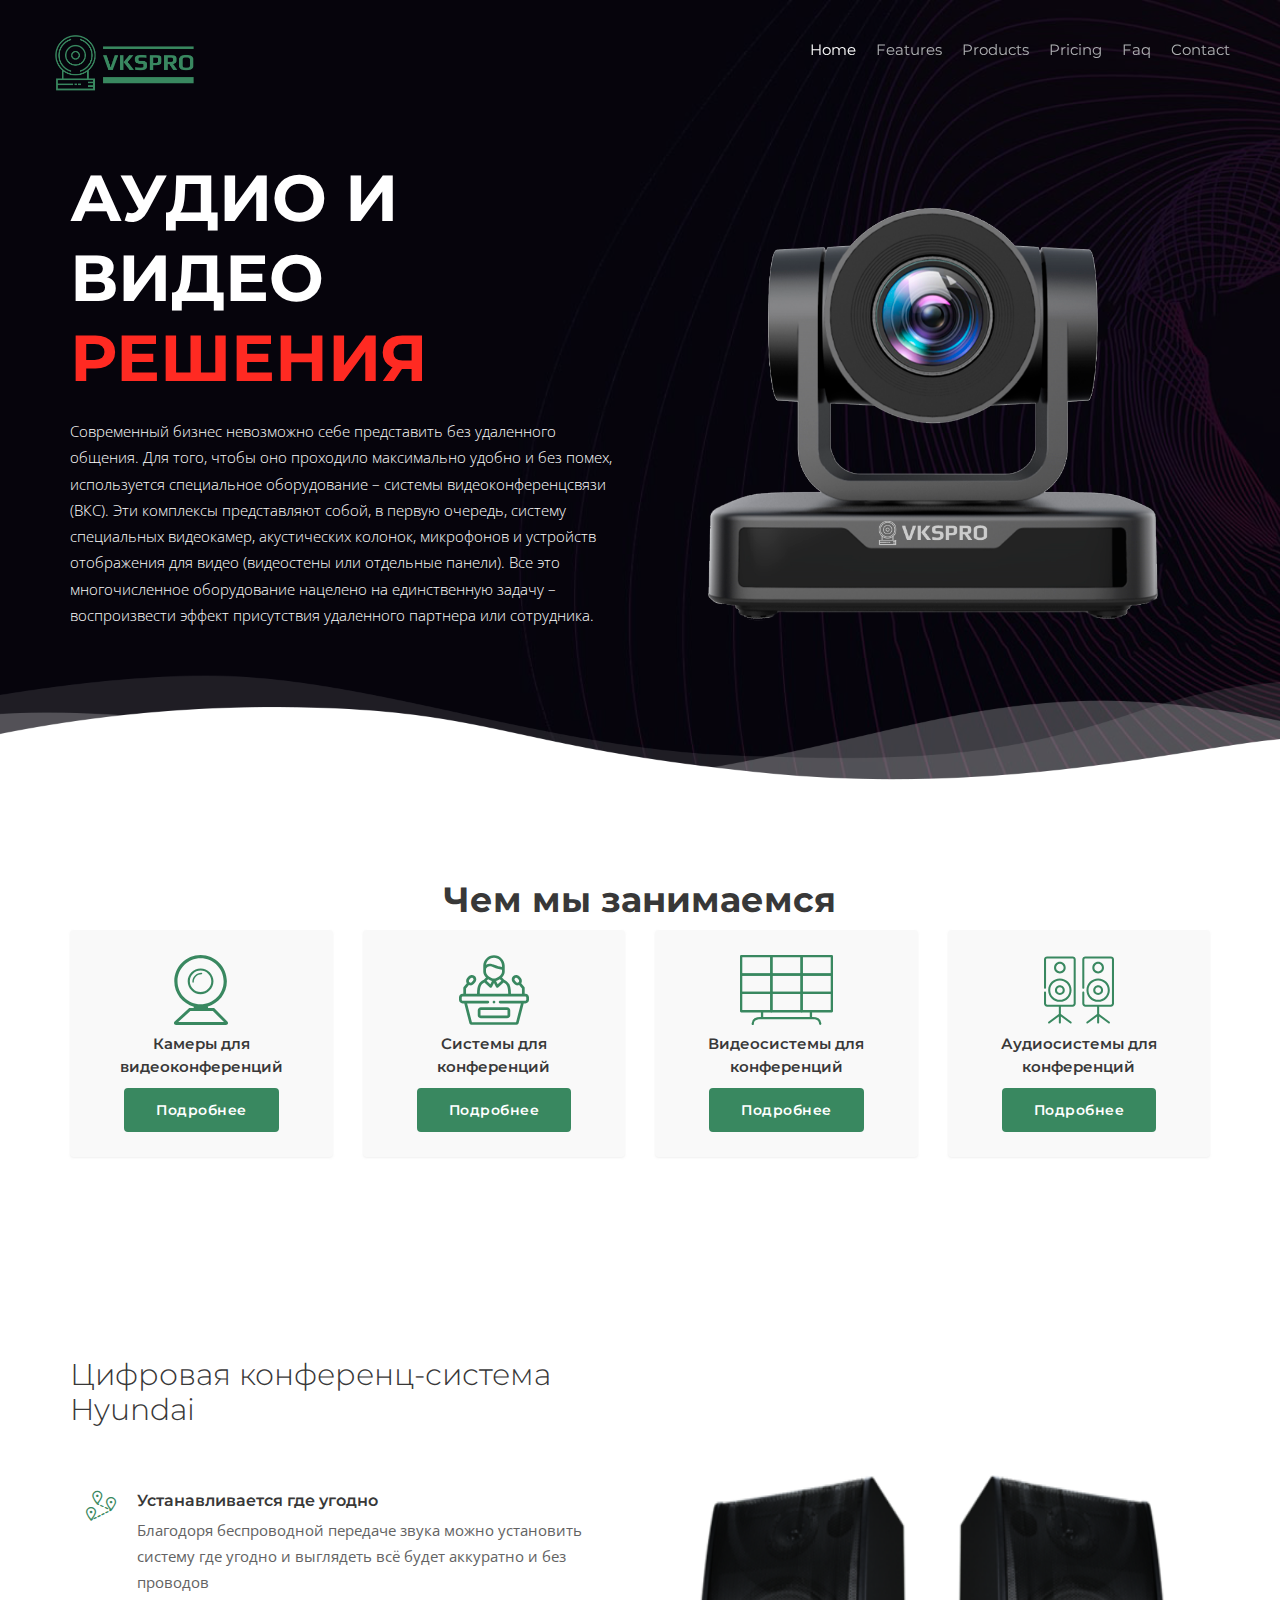
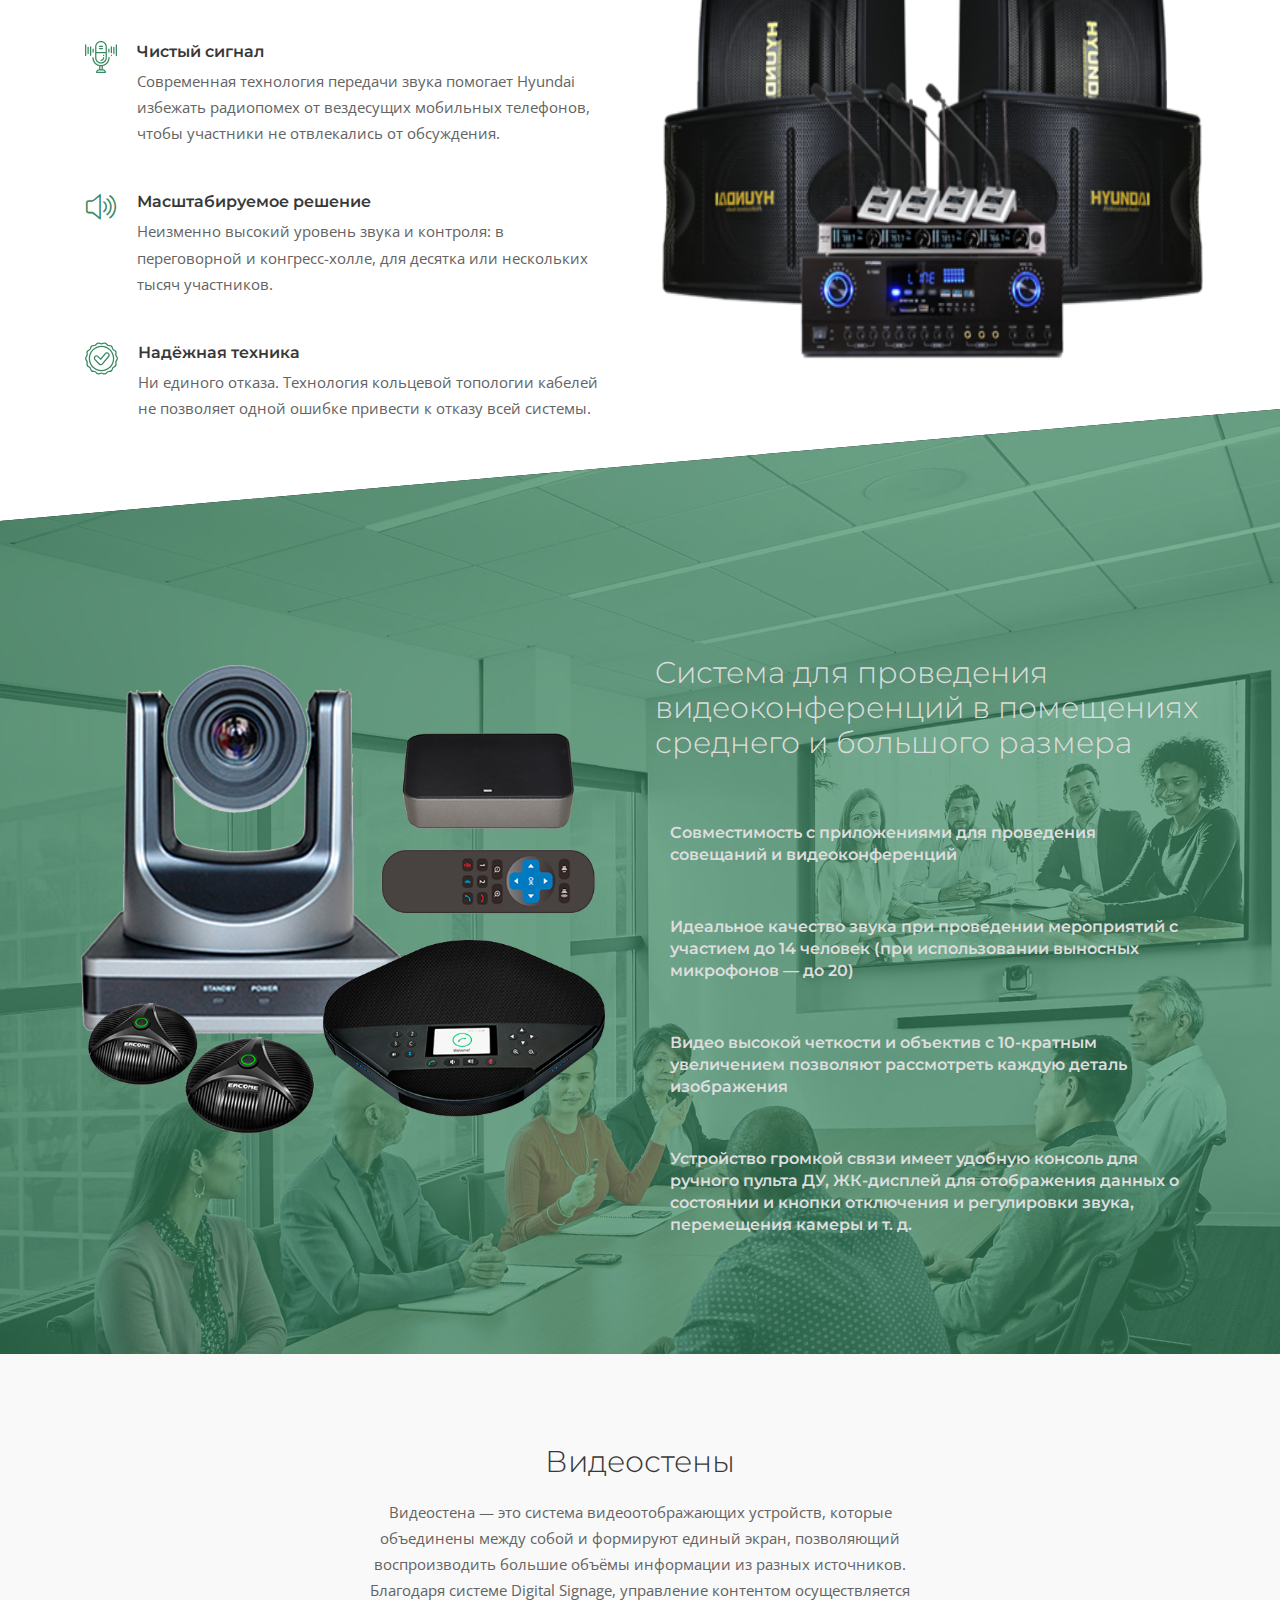
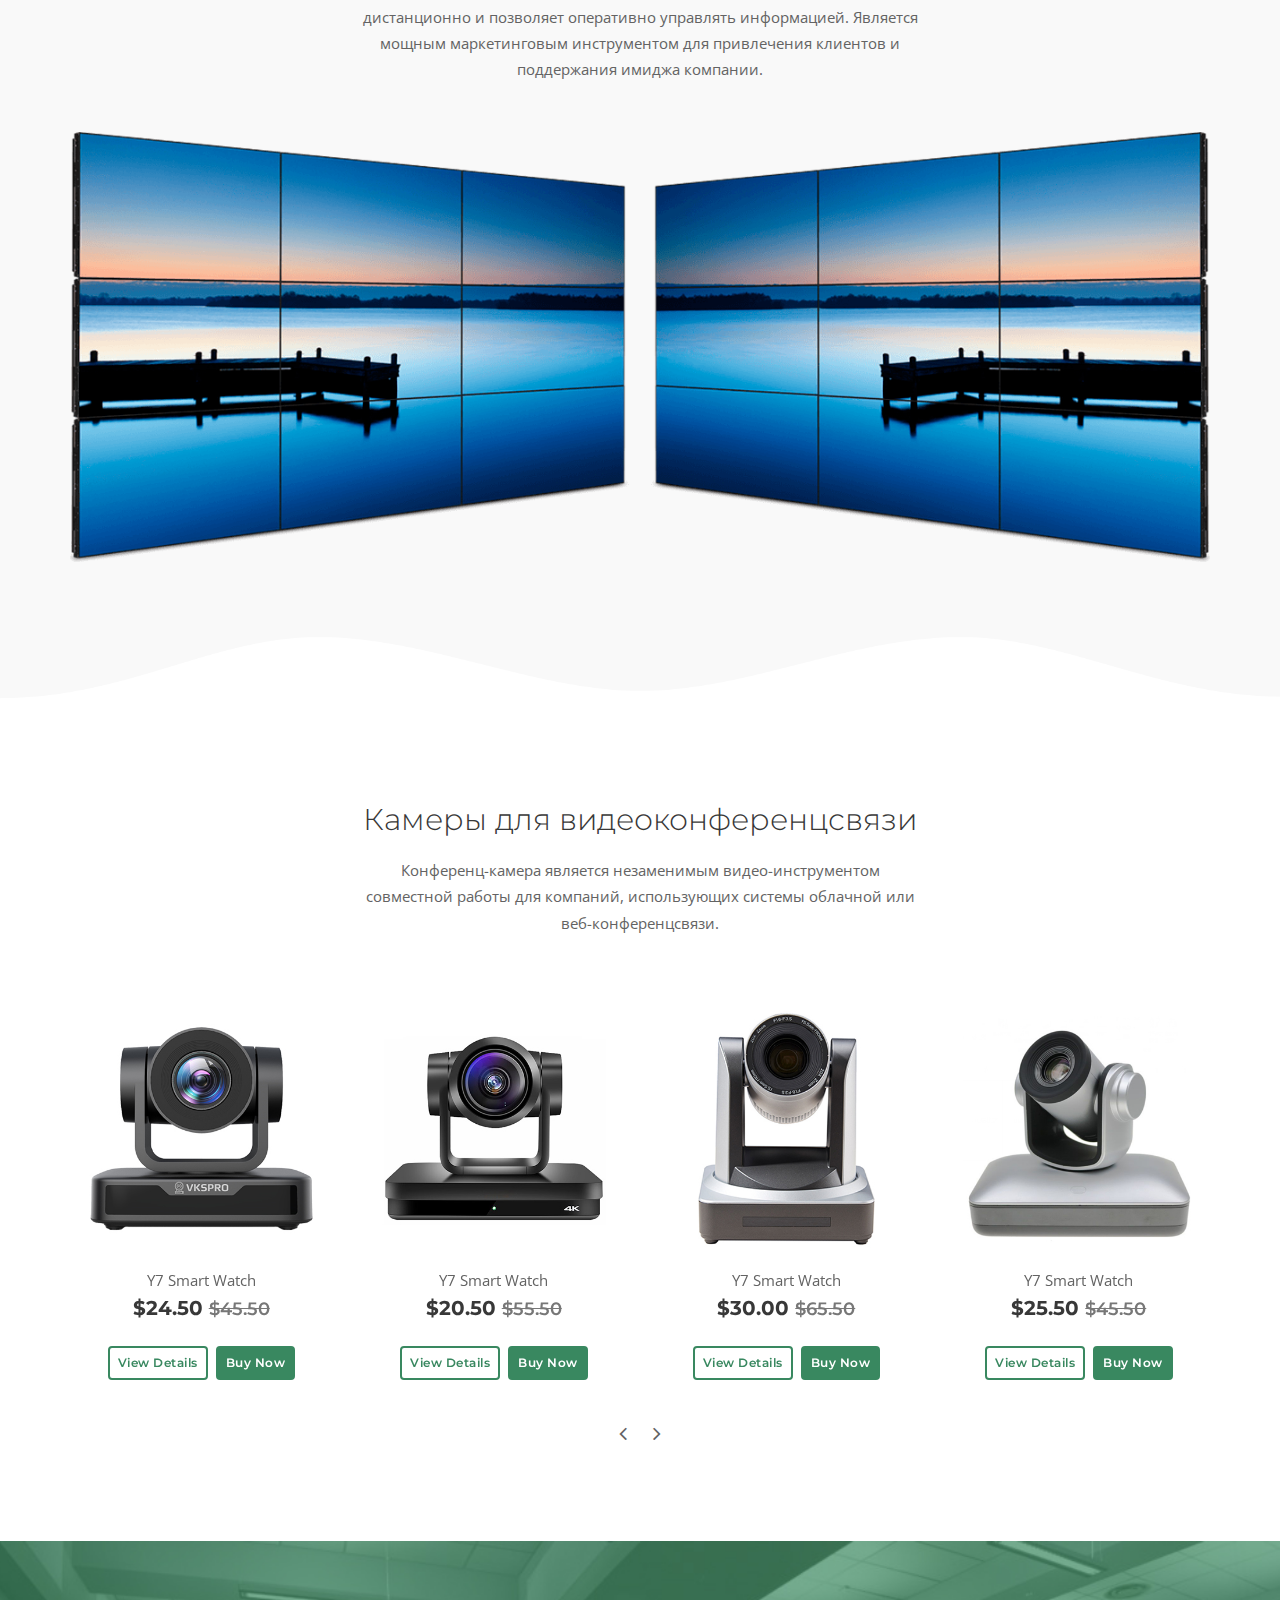
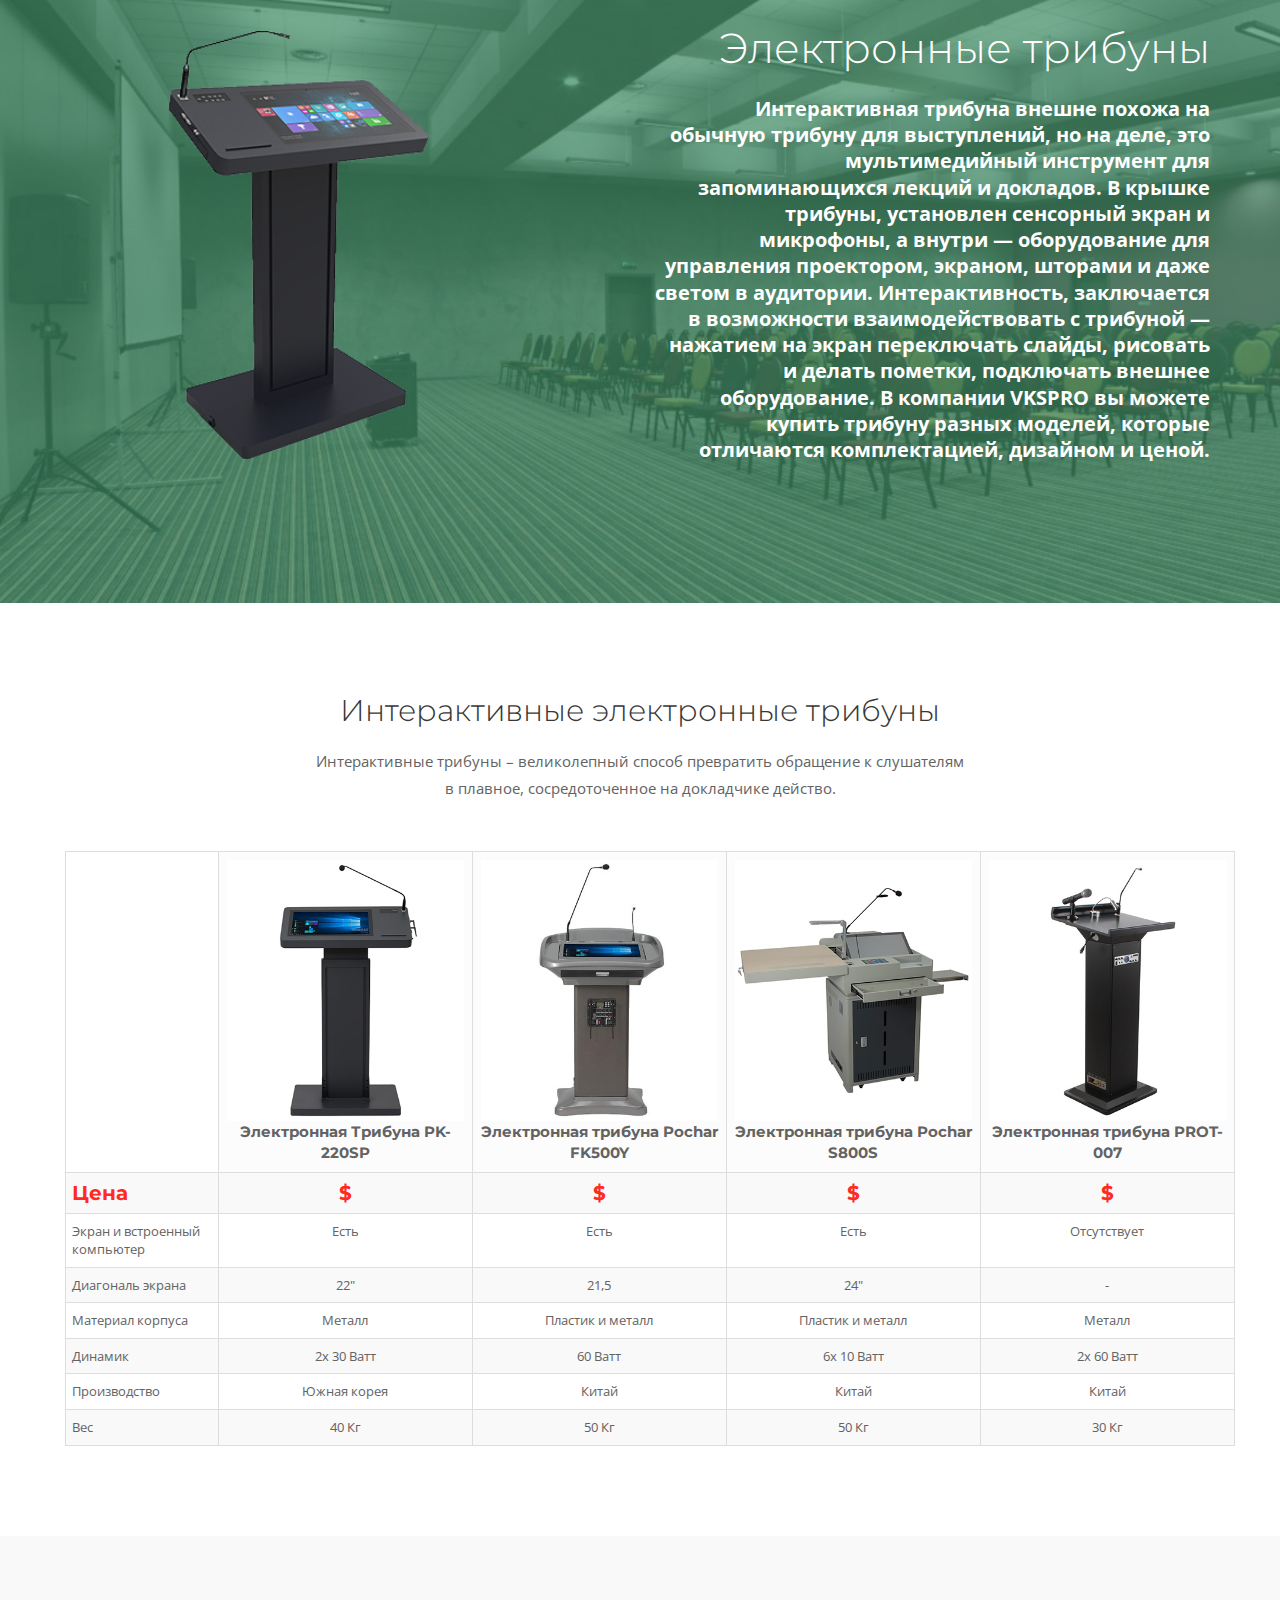
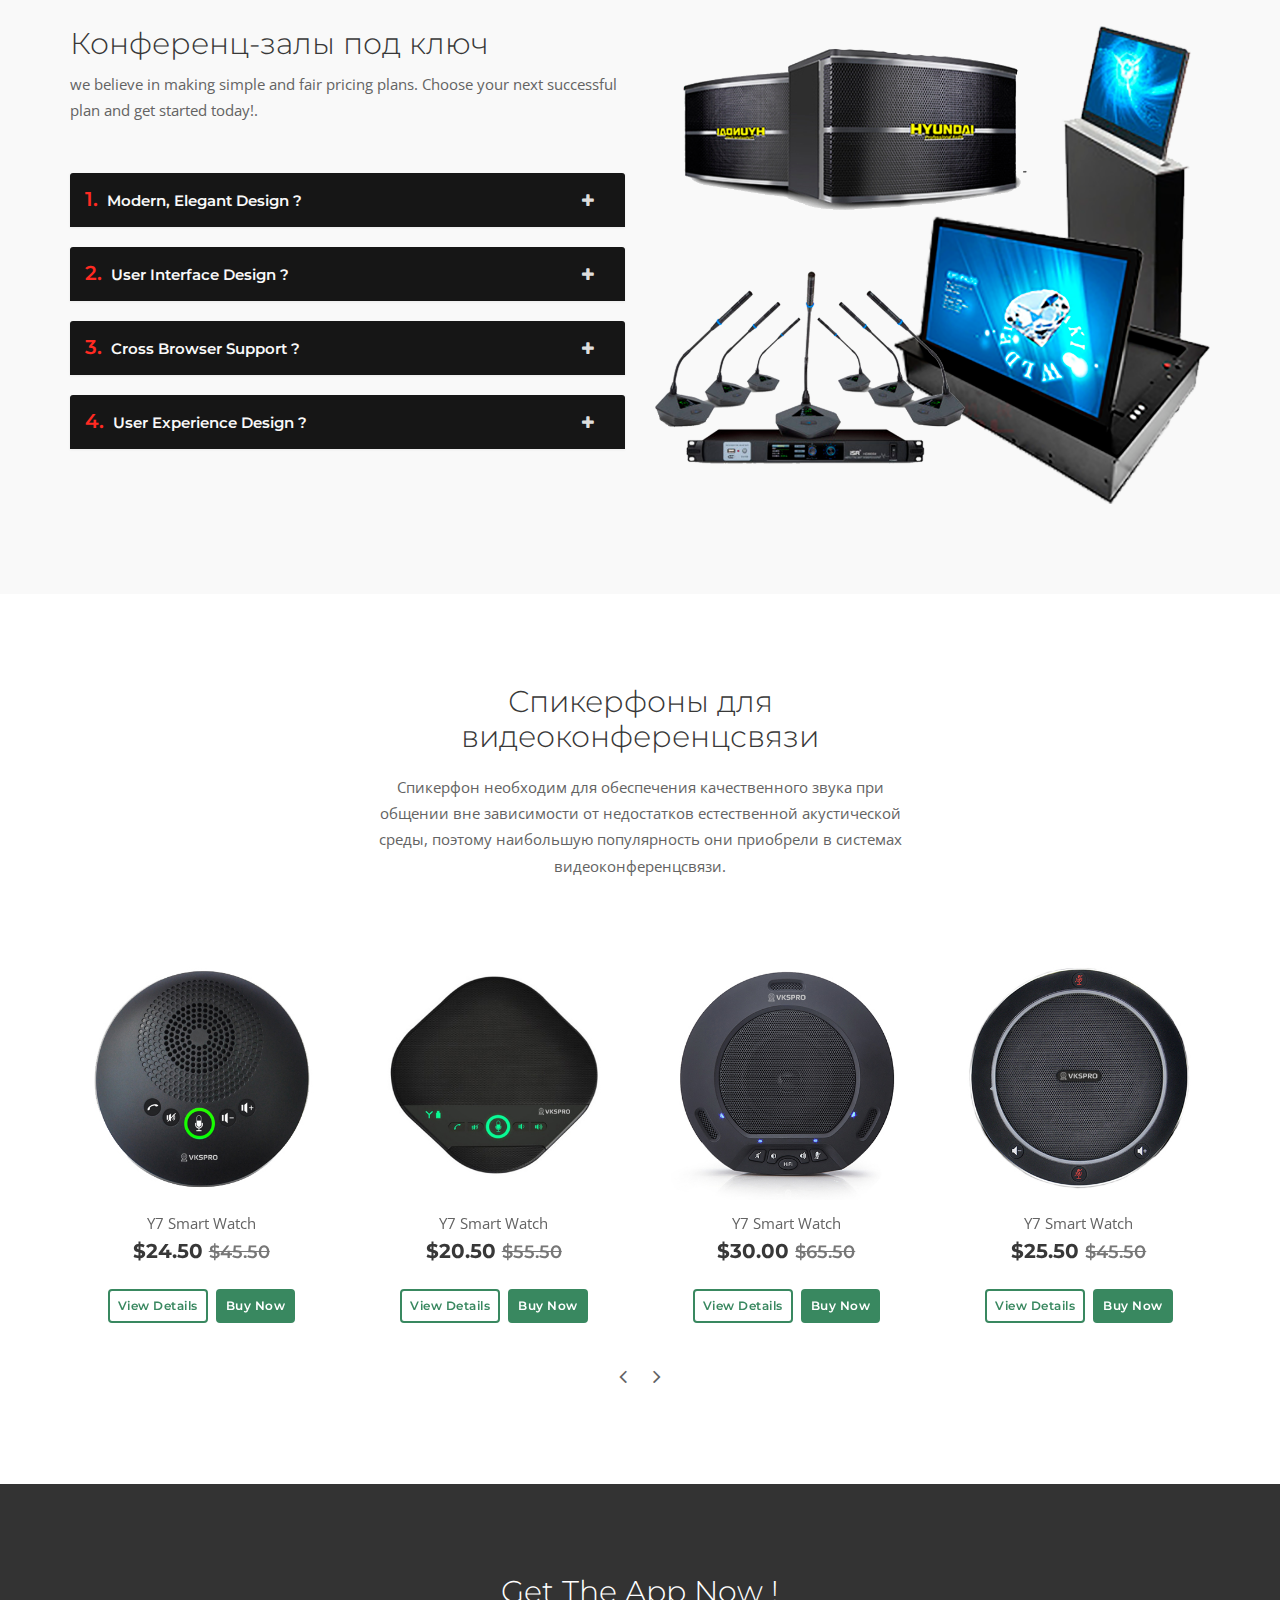
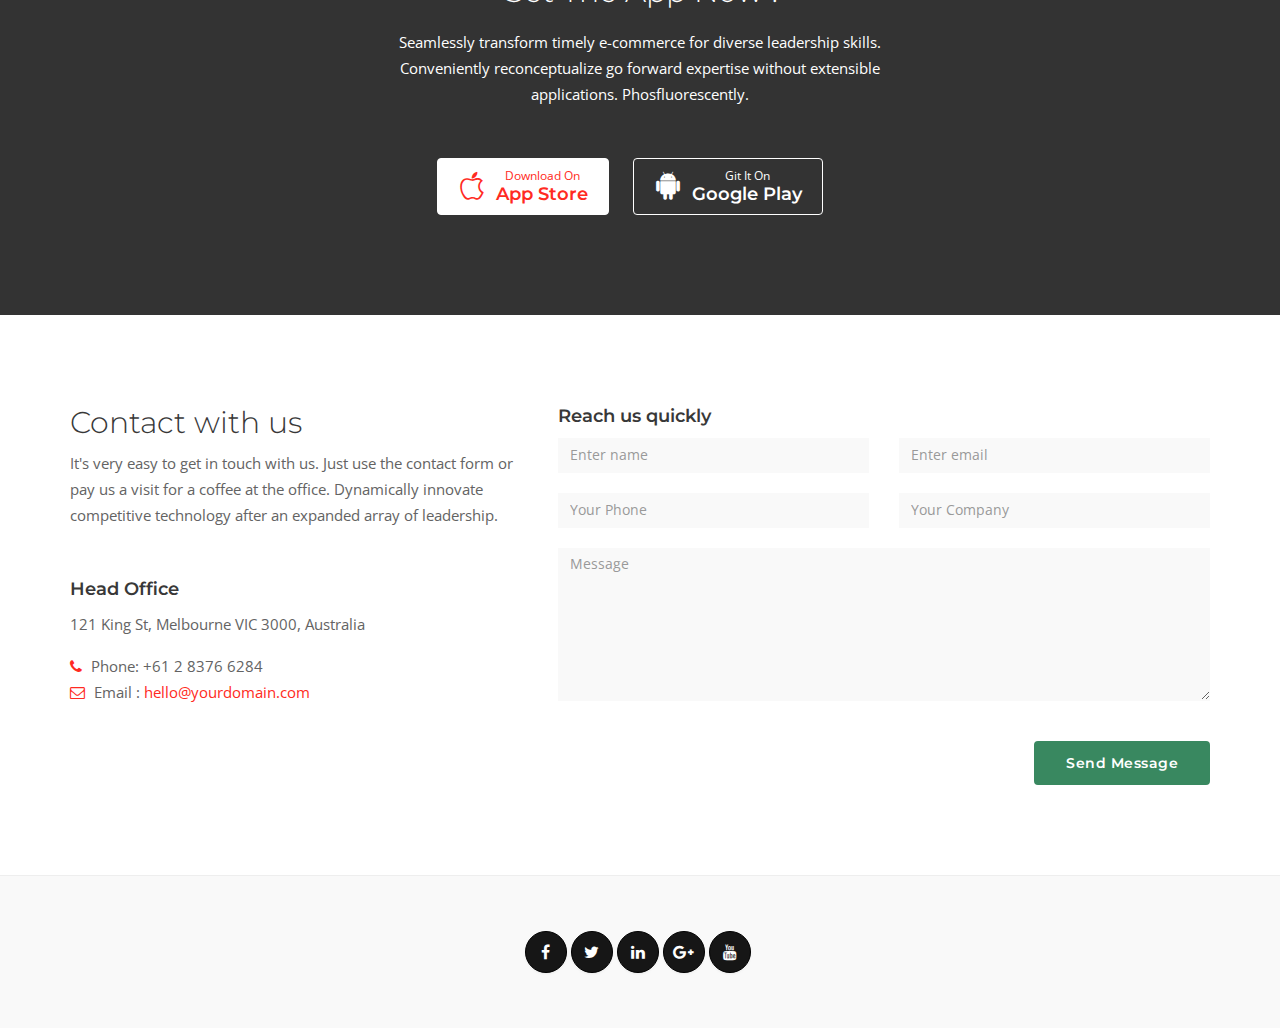
==== commit 337d885a: "part two" ====
--- a/index.html
+++ b/index.html
@@ -357,7 +357,7 @@
                         <div class="col-md-6 col-md-offset-3">
                             <div class="text-center section-heading">
                                 <h3>Камеры для видеоконференцсвязи</h3>
-                                <p>Distinctively synergize integrated potentialities via bleeding-edge testing procedures. Collaboratively extend magnetic models.</p>
+                                <p>Конференц-камера является незаменимым видео-инструментом совместной работы для компаний, использующих системы облачной или веб-конференцсвязи.</p>
                             </div>
                         </div>
                     </div>
@@ -888,8 +888,7 @@
                         <div class="col-md-12">
                             <div class="section-heading text-center">
                                 <h3>Интерактивные электронные трибуны</h3>
-                                <p>we believe in making simple and fair pricing plans. Choose your next successful plan
-                                    and get started today!.</p>
+                                <p>Интерактивные трибуны – великолепный способ превратить обращение к слушателям в плавное, сосредоточенное на докладчике действо.</p>
                             </div>
                         </div>
                     </div>
@@ -912,74 +911,74 @@
                                         </th>
                                         <th>
                                             <img src="img/products/trib-3.jpg" alt="product" class="img-responsive">
-                                            <strong>7Scan Up Smartwatch</strong>
+                                            <strong>Электронная трибуна Pochar S800S</strong>
                                             <!-- <p class="text-muted text-sm">For Large Business</p> -->
                                         </th>
                                         <th>
-                                            <img src="img/products/w4.jpg" alt="product" class="img-responsive">
-                                            <strong>Awesome Smartwatch</strong>
+                                            <img src="img/products/trib-4.jpg" alt="product" class="img-responsive">
+                                            <strong>Электронная трибуна PROT-007</strong>
                                             <!-- <p class="text-muted text-sm">For Extra Large Business</p> -->
                                         </th>
                                     </tr>
                                 </thead>
                                 <tbody class="comparision-table-body">
                                     <tr>
-                                        <td><h4 class="comparision-price">Price</h4></td>
-                                        <td><h4 class="comparision-price">$24.50</h4></td>
-                                        <td><h4 class="comparision-price">$28.50</h4></td>
-                                        <td><h4 class="comparision-price">$30.50</h4></td>
-                                        <td><h4 class="comparision-price">$35.50</h4></td>
+                                        <td><h4 class="comparision-price">Цена</h4></td>
+                                        <td><h4 class="comparision-price">$</h4></td>
+                                        <td><h4 class="comparision-price">$</h4></td>
+                                        <td><h4 class="comparision-price">$</h4></td>
+                                        <td><h4 class="comparision-price">$</h4></td>
                                     </tr>
                                     <tr>
-                                        <td><p>Sold By</p></td>
-                                        <td><p>Amazfit US</p></td>
-                                        <td><p>Innovations BA</p></td>
-                                        <td><p>Amazfit US</p></td>
-                                        <td><p>MoscoTech EN</p></td>
+                                        <td><p>Экран и встроенный компьютер</p></td>
+                                        <td><p>Есть</p></td>
+                                        <td><p>Есть</p></td>
+                                        <td><p>Есть</p></td>
+                                        <td><p>Отсутствует</p></td>
                                     </tr>
                                     <tr>
-                                        <td><p>Color</p></td>
-                                        <td><p>Black Band</p></td>
-                                        <td><p>Onyx Black</p></td>
-                                        <td><P>Black</P></td>
-                                        <td><P>Black</P></td>
+                                        <td><p>Диагональ экрана</p></td>
+                                        <td><p>22"</p></td>
+                                        <td><p>21,5</p></td>
+                                        <td><P>24"</P></td>
+                                        <td><P>-</P></td>
                                     </tr>
                                     <tr>
-                                        <td><p>Compatible Phone Models</p></td>
-                                        <td><p>Android 4.4</p></td>
-                                        <td><p>Android 4.4, iOS8 and above</p></td>
-                                        <td><p>Android 4.4, iOS8 and above</p></td>
-                                        <td>-</td>
+                                        <td><p>Материал корпуса</p></td>
+                                        <td><p>Металл</p></td>
+                                        <td><p>Пластик и металл</p></td>
+                                        <td><p>Пластик и металл</p></td>
+                                        <td><p>Металл</p></td>
                                     </tr>
                                     <tr>
-                                        <td><p>Item Dimensions</p></td>
-                                        <td><p>10 x 2.01 x 0.59 in</p></td>
-                                        <td><p>9.7 x 1.4 x 0.4 in</p></td>
-                                        <td><P>-</P></td>
-                                        <td><P>10 x 1.99 x 0.6 in</P></td>
+                                        <td><p>Динамик</p></td>
+                                        <td><p>2х 30 Ватт</p></td>
+                                        <td><p>60 Ватт</p></td>
+                                        <td><P>6x 10 Ватт</P></td>
+                                        <td><P>2x 60 Ватт</P></td>
                                     </tr>
                                     <tr>
-                                        <td><p>Item Weight</p></td>
-                                        <td><p>2.4 ounces</p></td>
-                                        <td><p>0.5 lb</p></td>
-                                        <td><P>2.5 ounces</P></td>
-                                        <td><P>2.4 ounces</P></td>
+                                        <td><p>Производство</p></td>
+                                        <td><p>Южная корея</p></td>
+                                        <td><p>Китай</p></td>
+                                        <td><P>Китай</P></td>
+                                        <td><P>Китай</P></td>
                                     </tr>
     
                                     <tr>
-                                        <td><p>Operating System</p></td>
-                                        <td><p>iOS, Android</p></td>
-                                        <td><p>Android</p></td>
-                                        <td><P>Android</P></td>
-                                        <td><P>-</P></td>
+                                        <td><p>Вес</p></td>
+                                        <td><p>40 Кг</p></td>
+                                        <td><p>50 Кг</p></td>
+                                        <td><P>50 Кг</P></td>
+                                        <td><P>30 Кг</P></td>
                                     </tr>
-                                    <tr>
+                                    <!-- <tr>
                                         <td><p></p></td>
                                         <td><a href="#" class="btn softo-solid-btn">Buy Now</a></td>
                                         <td><a href="#" class="btn softo-solid-btn">Buy Now</a></td>
                                         <td><a href="#" class="btn softo-solid-btn">Buy Now</a></td>
                                         <td><a href="#" class="btn softo-solid-btn">Buy Now</a></td>
-                                    </tr>
+                                    </tr> -->
                                 </tbody>
                             </table>
                        </div>
@@ -997,7 +996,7 @@
                     <div class="row">
                         <div class="col-md-6">
                             <div class="section-heading">
-                                <h3>Faq's</h3>
+                                <h3>Конференц-залы под ключ</h3>
                                 <p>we believe in making simple and fair pricing plans. Choose your next successful plan
                                     and get started today!.</p>
                             </div>
@@ -1094,7 +1093,7 @@
                         </div>
                         <div class="col-md-6">
                             <div class="faq-img">
-                                <img src="img/feature-image-1.png" class="img-responsive" alt="faq image">
+                                <img src="img/congress-1.png" class="img-responsive">
                             </div>
                         </div>
                     </div>
@@ -1102,6 +1101,123 @@
             </div>
         </section>
         <!--end faq section-->
+
+        <!--start product section-->
+        <section id="products" class="biz-product-section ptb-90">
+            <div class="biz-product-wrap">
+                <div class="container">
+                    <div class="row">
+                        <div class="col-md-6 col-md-offset-3">
+                            <div class="text-center section-heading">
+                                <h3>Спикерфоны для видеоконференцсвязи</h3>
+                                <p>Спикерфон необходим для обеспечения качественного звука при общении вне зависимости от недостатков естественной акустической среды, поэтому наибольшую популярность они приобрели в системах видеоконференцсвязи.</p>
+                            </div>
+                        </div>
+                    </div>
+                    <div class="row">
+                        <div class="col-md-12">
+                            <div class="owl-carousel owl-theme biz-products carousel-indicator">
+                                <div class="biz-single-product item">
+                                    <div class="biz-product-img">
+                                        <img src="img/products/speak-1.jpg" class="img-responsive">
+                                    </div>
+                                    <div class="biz-product-content">
+                                        <p>Y7 Smart Watch</p>
+                                        <div class="price">
+                                            <h5><span class="original-price">$24.50</span> <del>$45.50</del></h5>
+                                        </div>
+                                        <div class="product-action-btn text-center mt-20">
+                                            <a href="#product-1" class="btn softo-btn-outline popup-details">View Details</a>
+                                            <a href="#" class="btn softo-solid-btn">Buy Now</a>
+                                        </div>
+                                    </div>
+                                </div>
+                                <div class="biz-single-product item">
+                                    <div class="biz-product-img">
+                                        <img src="img/products/speak-2.jpg" class="img-responsive">
+                                    </div>
+                                    <div class="biz-product-content">
+                                        <p>Y7 Smart Watch</p>
+                                        <div class="price">
+                                            <h5><span class="original-price">$20.50</span> <del>$55.50</del></h5>
+                                        </div>
+                                        <div class="product-action-btn text-center mt-20">
+                                            <a href="#product-2" class="btn softo-btn-outline popup-details">View Details</a>
+                                            <a href="#" class="btn softo-solid-btn">Buy Now</a>
+                                        </div>
+                                    </div>
+                                </div>
+                                <div class="biz-single-product item">
+                                    <div class="biz-product-img">
+                                        <img src="img/products/speak-3.jpg" 
+                                                class="img-responsive">
+                                    </div>
+                                    <div class="biz-product-content">
+                                        <p>Y7 Smart Watch</p>
+                                        <div class="price">
+                                            <h5><span class="original-price">$30.00</span> <del>$65.50</del></h5>
+                                        </div>
+                                        <div class="product-action-btn text-center mt-20">
+                                            <a href="#product-3" class="btn softo-btn-outline popup-details">View Details</a>
+                                            <a href="#" class="btn softo-solid-btn">Buy Now</a>
+                                        </div>
+                                    </div>
+                                </div>
+                                <div class="biz-single-product item">
+                                    <div class="biz-product-img">
+                                        <img src="img/products/speak-4.jpg" 
+                                                class="img-responsive">
+                                    </div>
+                                    <div class="biz-product-content">
+                                        <p>Y7 Smart Watch</p>
+                                        <div class="price">
+                                            <h5><span class="original-price">$25.50</span> <del>$45.50</del></h5>
+                                        </div>
+                                        <div class="product-action-btn text-center mt-20">
+                                            <a href="#product-4" class="btn softo-btn-outline popup-details">View Details</a>
+                                            <a href="#" class="btn softo-solid-btn">Buy Now</a>
+                                        </div>
+                                    </div>
+                                </div>
+                                <div class="biz-single-product item">
+                                    <div class="biz-product-img">
+                                        <img src="img/products/speak-5.jpg"
+                                                class="img-responsive">
+                                    </div>
+                                    <div class="biz-product-content">
+                                        <p>Y7 Smart Watch</p>
+                                        <div class="price">
+                                            <h5><span class="original-price">$35.50</span> <del>$55.50</del></h5>
+                                        </div>
+                                        <div class="product-action-btn text-center mt-20">
+                                            <a href="#product-5" class="btn softo-btn-outline popup-details">View Details</a>
+                                            <a href="#" class="btn softo-solid-btn">Buy Now</a>
+                                        </div>
+                                    </div>
+                                </div>
+                                <div class="biz-single-product item">
+                                    <div class="biz-product-img">
+                                        <img src="img/products/speak-6.jpg"
+                                                class="img-responsive">
+                                    </div>
+                                    <div class="biz-product-content">
+                                        <p>Y7 Smart Watch</p>
+                                        <div class="price">
+                                            <h5><span class="original-price">$40.50</span> <del>$60.50</del></h5>
+                                        </div>
+                                        <div class="product-action-btn text-center mt-20">
+                                            <a href="#product-6" class="btn softo-btn-outline popup-details">View Details</a>
+                                            <a href="#" class="btn softo-solid-btn">Buy Now</a>
+                                        </div>
+                                    </div>
+                                </div>
+                            </div>
+                        </div>
+                    </div>
+                </div>
+            </div>
+        </section>
+        <!--end product section-->
 
         <!--start download section-->
         <section class="download-section ptb-90" style="background: url('img/download-bg.jpg')no-repeat center center fixed">
@@ -1135,7 +1251,7 @@
             </div>
         </section>
         <!--end download section-->
-
+        
         <!--contact us section start-->
         <section id="contact" class="contact-us ptb-90">
             <div class="contact-us-wrap">
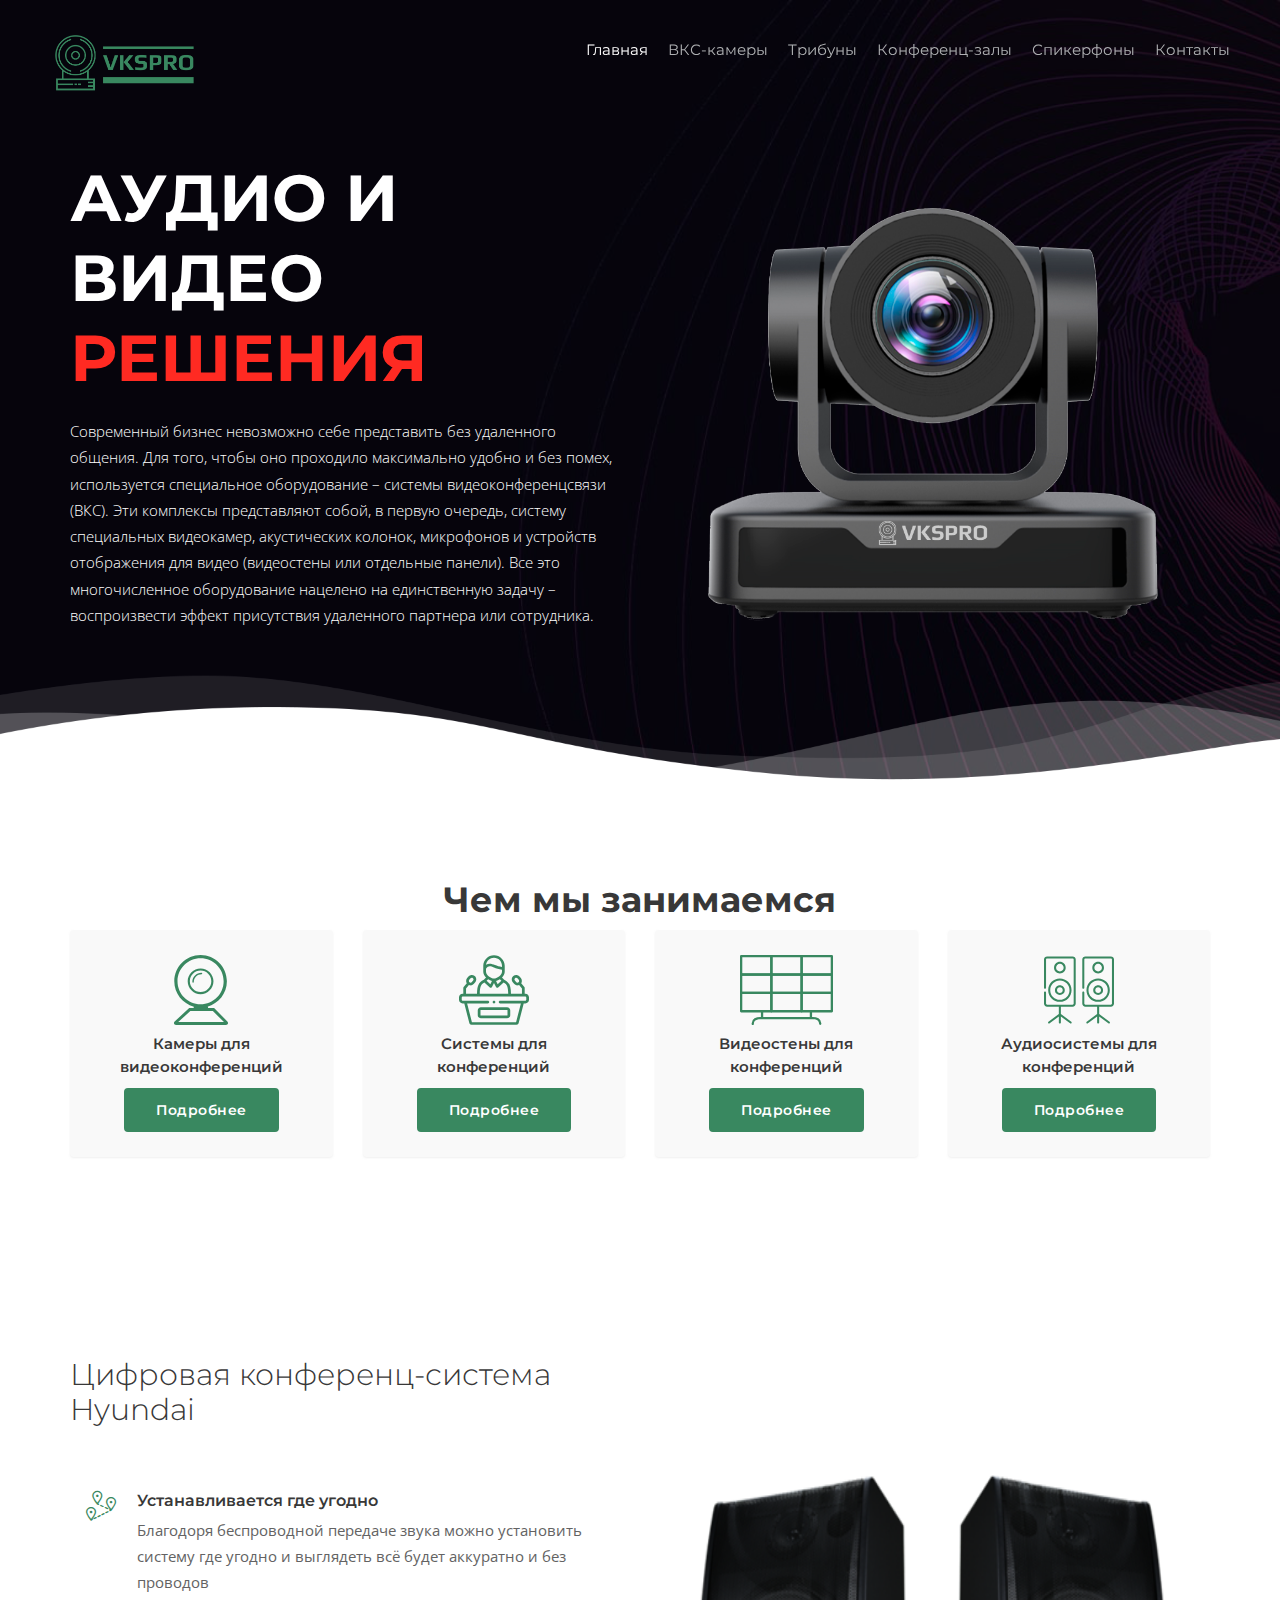
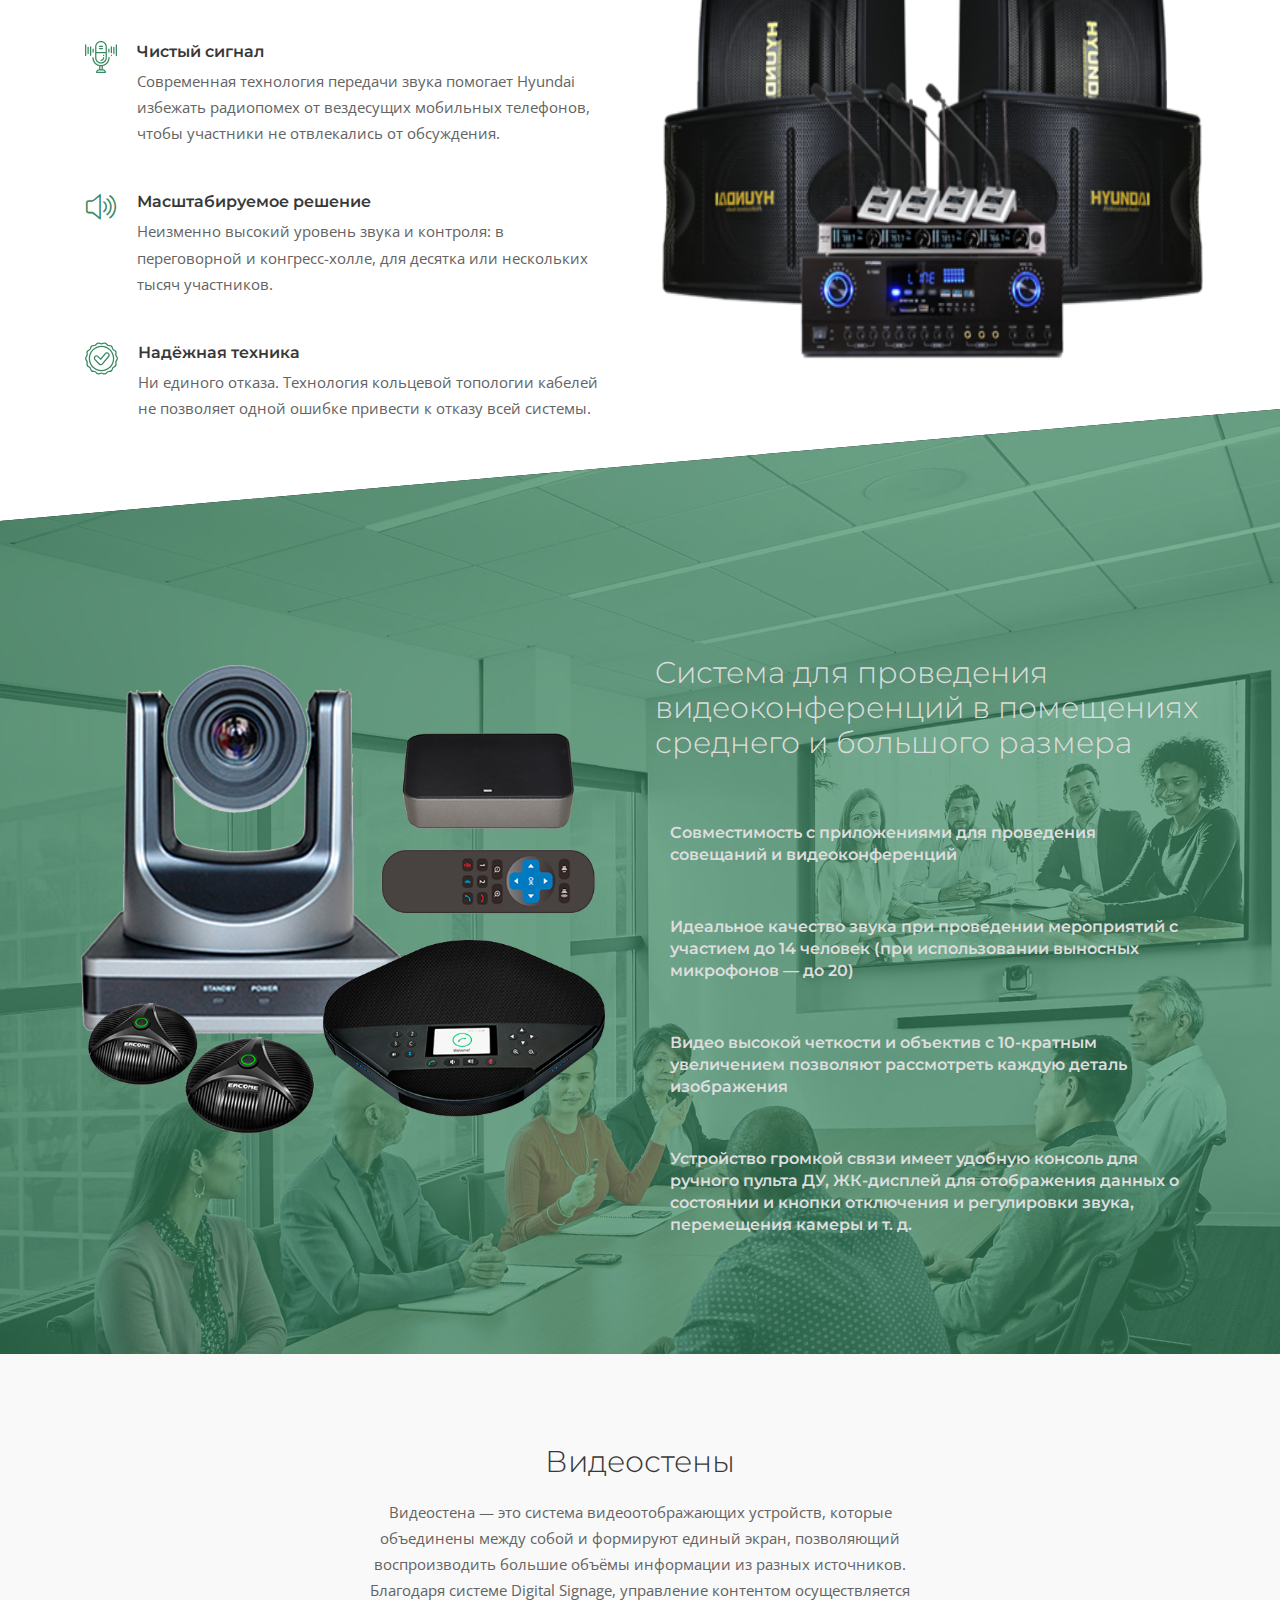
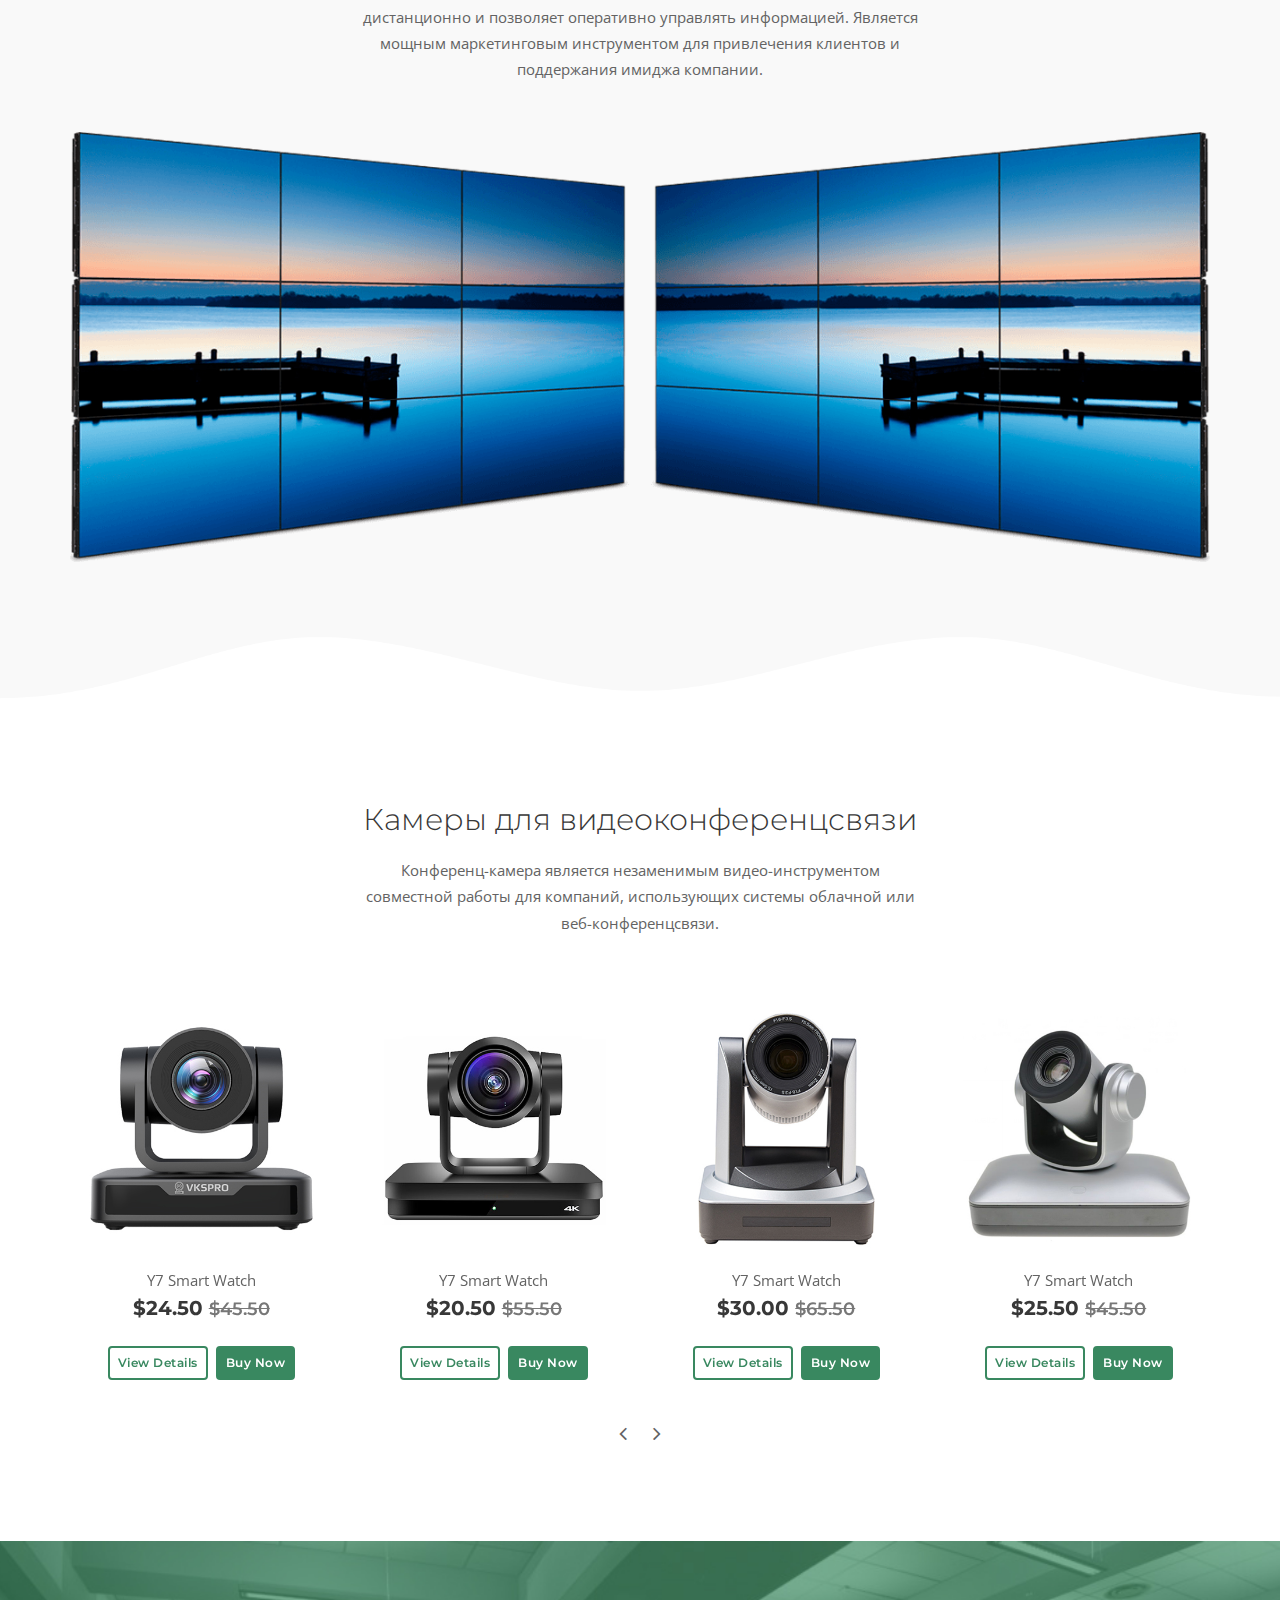
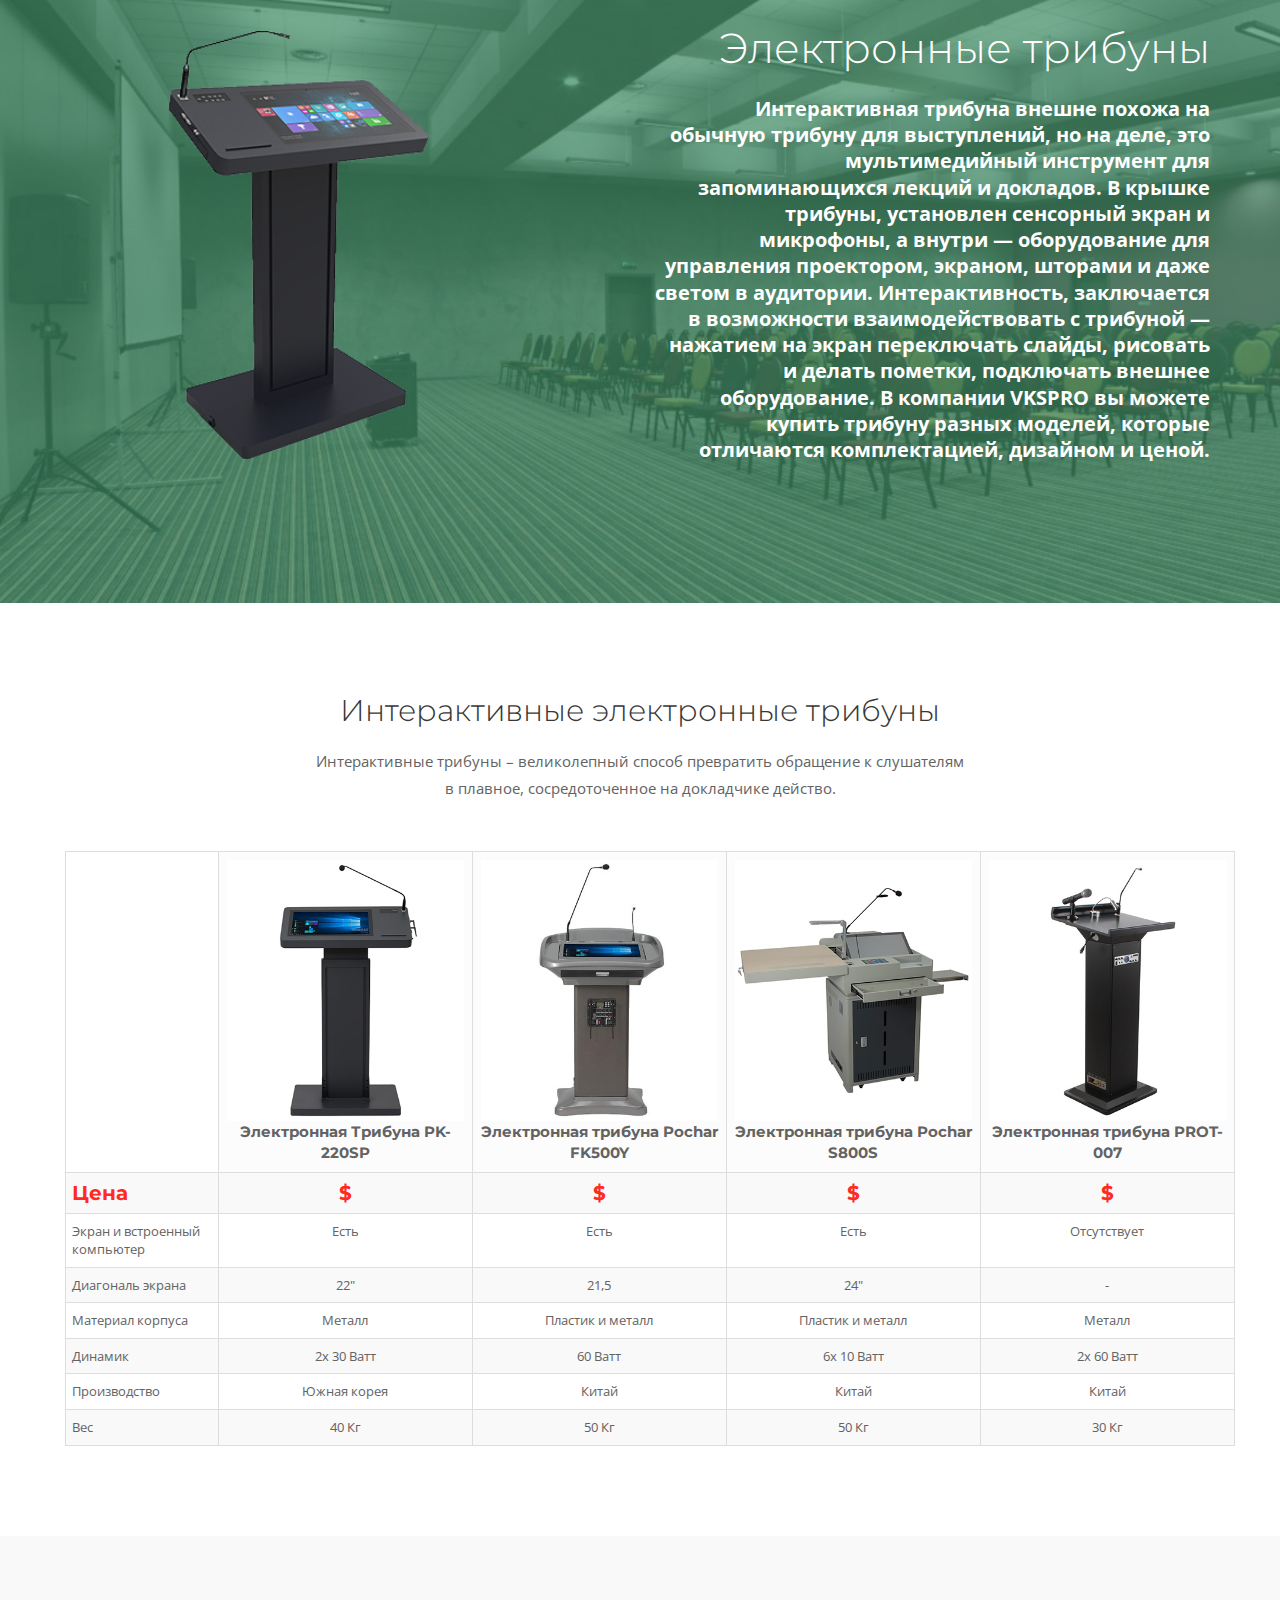
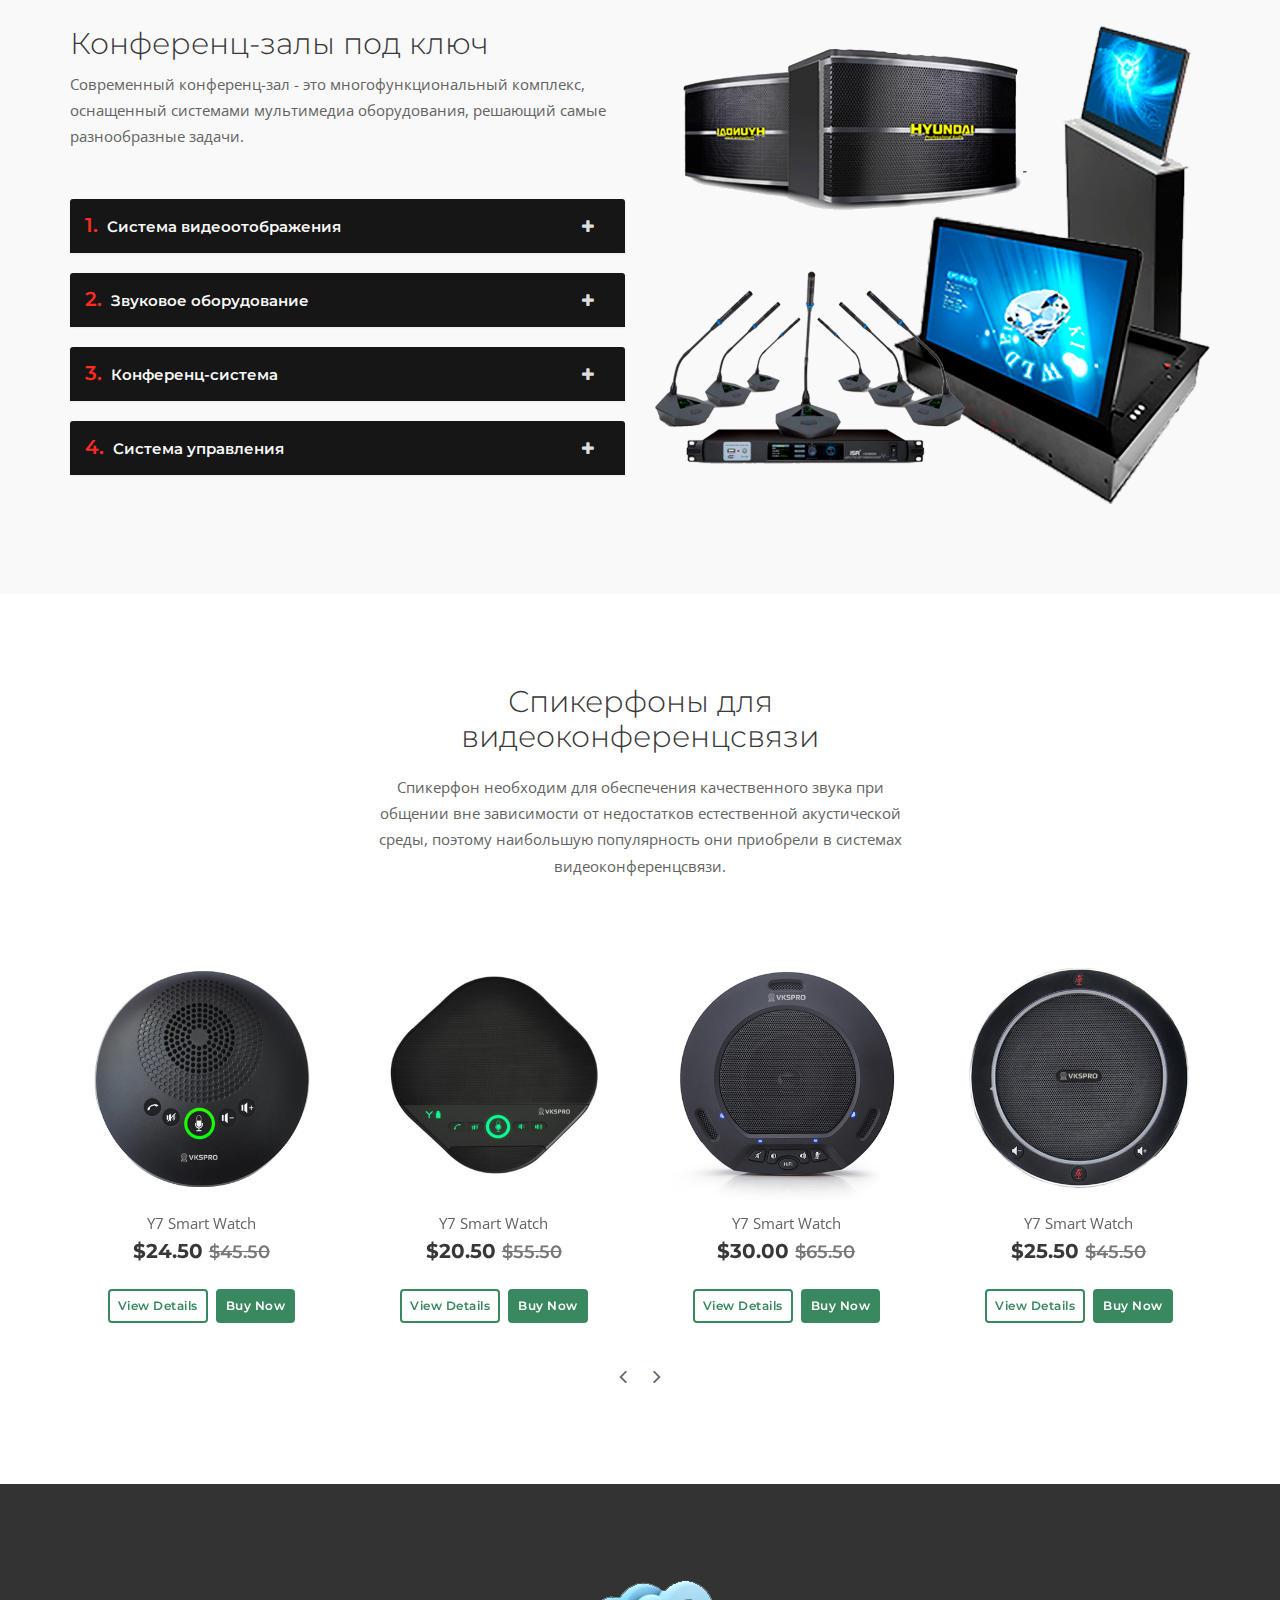
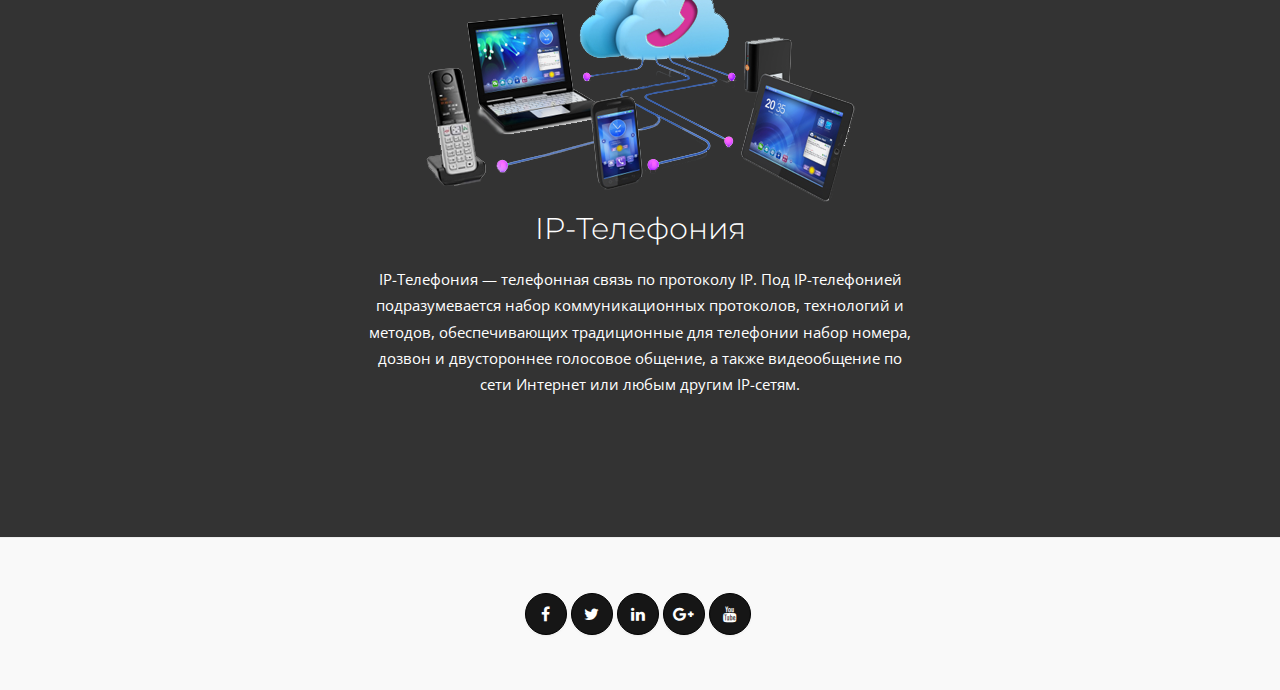
==== commit c794b9bf: "final edits" ====
--- a/index.html
+++ b/index.html
@@ -82,12 +82,12 @@
                         <!-- Collect the nav links, forms, and other content for toggling -->
                         <div class="navbar-collapse collapse" id="myNavbar">
                             <ul class="nav navbar-nav navbar-right">
-                                <li class="active"><a class="page-scroll" href="#hero">Home</a></li>
-                                <li><a class="page-scroll" href="#features">Features</a></li>
-                                <li><a class="page-scroll" href="#products">Products</a></li>
-                                <li><a class="page-scroll" href="#pricing">Pricing</a></li>
-                                <li><a class="page-scroll" href="#faqs">Faq</a></li>
-                                <li><a class="page-scroll" href="#contact">Contact</a></li>
+                                <li class="active"><a class="page-scroll" href="#hero">Главная</a></li>
+                                <li><a class="page-scroll" href="#products">ВКС-камеры</a></li>
+                                <li><a class="page-scroll" href="#pricing">Трибуны</a></li>
+                                <li><a class="page-scroll" href="#faqs">Конференц-залы</a></li>
+                                <li><a class="page-scroll" href="#speakerphones">Спикерфоны</a></li>
+                                <li><a class="page-scroll" href="#contact">Контакты</a></li>
                             </ul>
                         </div>
 
@@ -140,7 +140,7 @@
                 <div class="container">
                     <div class="row">
                         <h2 class="text-center">Чем мы занимаемся</h2>
-                        <div href="#testimonial-popup-2" class="col-md-3 col-sm-6 popup-details">
+                        <div href="#testimonial-popup-1" class="col-md-3 col-sm-6 popup-details">
                             <div class="bg-secondary single-promo-section text-center">
                                 <div class="single-promo-content">
                                     <img src="./img/webcam.svg" height="70">
@@ -166,7 +166,7 @@
                             <div class="bg-secondary single-promo-section text-center">
                                 <div class="single-promo-content">
                                     <img src="./img/videowall.svg" height="70">
-                                    <h6>Видеосистемы для конференций</h6>
+                                    <h6>Видеостены для конференций</h6>
                                     <!-- <p>Видеостена – по своей сути это LCD или LED панели с разрешением FullHD или даже 4K, объединенные между собой в один единый экран, благодаря специализированному контроллеру.</p> -->
                                     <a href="#" class="btn softo-solid-btn">Подробнее</a>
                                 </div>
@@ -997,8 +997,7 @@
                         <div class="col-md-6">
                             <div class="section-heading">
                                 <h3>Конференц-залы под ключ</h3>
-                                <p>we believe in making simple and fair pricing plans. Choose your next successful plan
-                                    and get started today!.</p>
+                                <p>Современный конференц-зал - это многофункциональный комплекс, оснащенный системами мультимедиа оборудования, решающий самые разнообразные задачи.</p>
                             </div>
                             <div class="panel-group" id="accordion">
                                 <!-- Start Single Item -->
@@ -1006,19 +1005,13 @@
                                     <div class="panel-heading" id="headingOne">
                                         <h4 class="panel-title">
                                             <a data-toggle="collapse" data-parent="#accordion" href="#collapseOne" class="collapsed">
-                                                    <span>1.</span> Modern, Elegant Design ?
+                                                    <span>1.</span> Система видеоотображения
                                             </a>
                                         </h4>
                                     </div>
                                     <div id="collapseOne" class="panel-collapse collapse">
                                         <div class="panel-body">
-                                            <p>Lorem ipsum dolor sit amet, consectetur adipiscing elit. Praesent nisl
-                                                lorem,
-                                                dictum id pellentesque at, vestibulum ut arcu. Curabitur erat libero,
-                                                egestas eu
-                                                tincidunt ac, rutrum ac justo. Vivamus condimentum laoreet lectus,
-                                                blandit
-                                                posuere tortor aliquam vitae. Curabitur molestie eros. </p>
+                                            <p>В зависимости от назначения конференц-зала, особенностей требований к устанавливаемому аудио-визуальному оборудованию в зале можно устанавливать различные варианты систем видеоотображения.</p>
                                         </div>
                                     </div>
                                 </div>
@@ -1028,19 +1021,13 @@
                                     <div class="panel-heading" id="headingTwo">
                                         <h4 class="panel-title">
                                             <a class="collapsed" data-toggle="collapse" data-parent="#accordion" href="#collapseTwo">
-                                                    <span>2.</span> User Interface Design ?
+                                                    <span>2.</span> Звуковое оборудование
                                             </a>
                                         </h4>
                                     </div>
                                     <div id="collapseTwo" class="panel-collapse collapse">
                                         <div class="panel-body">
-                                            <p>Lorem ipsum dolor sit amet, consectetur adipiscing elit. Praesent nisl
-                                                lorem,
-                                                dictum id pellentesque at, vestibulum ut arcu. Curabitur erat libero,
-                                                egestas eu
-                                                tincidunt ac, rutrum ac justo. Vivamus condimentum laoreet lectus,
-                                                blandit
-                                                posuere tortor aliquam vitae. Curabitur molestie eros. </p>
+                                            <p>Профессиональное звуковое оборудование, устанавливаемое в современных конференц-залах, обеспечивает работу конференций, симпозиумов, видеоконференций и т.п. Передача хорошего звука даже более важна, чем передача изображения, а значит, высоки и требования к акустическому оборудованию и его грамотный подбор.</p>
                                         </div>
                                     </div>
                                 </div>
@@ -1050,19 +1037,13 @@
                                     <div class="panel-heading" id="headingThree">
                                         <h4 class="panel-title">
                                             <a class="collapsed" data-toggle="collapse" data-parent="#accordion" href="#collapseThree">
-                                                <span>3.</span> Cross Browser Support ?
+                                                <span>3.</span> Конференц-система
                                             </a>
                                         </h4>
                                     </div>
                                     <div id="collapseThree" class="panel-collapse collapse">
                                         <div class="panel-body">
-                                            <p>Lorem ipsum dolor sit amet, consectetur adipiscing elit. Praesent nisl
-                                                lorem,
-                                                dictum id pellentesque at, vestibulum ut arcu. Curabitur erat libero,
-                                                egestas eu
-                                                tincidunt ac, rutrum ac justo. Vivamus condimentum laoreet lectus,
-                                                blandit
-                                                posuere tortor aliquam vitae. Curabitur molestie eros. </p>
+                                            <p>Конференц-система – важнейший элемент успешной работы конференц-зала. Современные конференц-системы легко интегрируются с системами озвучивания и отображения, с видеоконференцсвязью, а также могут дополняться системой ведения парламентских заседаний, и системой синхронного перевода речи.</p>
                                         </div>
                                     </div>
                                 </div>
@@ -1072,19 +1053,13 @@
                                     <div class="panel-heading" id="headingFour">
                                         <h4 class="panel-title">
                                             <a class="collapsed" data-toggle="collapse" data-parent="#accordion" href="#collapseFour">
-                                                <span>4.</span> User Experience Design ?
+                                                <span>4.</span> Система управления
                                             </a>
                                         </h4>
                                     </div>
                                     <div id="collapseFour" class="panel-collapse collapse">
                                         <div class="panel-body">
-                                            <p>Lorem ipsum dolor sit amet, consectetur adipiscing elit. Praesent nisl
-                                                lorem,
-                                                dictum id pellentesque at, vestibulum ut arcu. Curabitur erat libero,
-                                                egestas eu
-                                                tincidunt ac, rutrum ac justo. Vivamus condimentum laoreet lectus,
-                                                blandit
-                                                posuere tortor aliquam vitae. Curabitur molestie eros. </p>
+                                            <p>Система управления позволяет дистанционно управлять функциями оборудования: включать/выключать проекторы, видеостену, конференц-систему, затемнять окна, управлять камерами и т.п. Основой системы управления является сервер управления ― специальный компьютер, разработанный для этой функции.</p>
                                         </div>
                                     </div>
                                 </div>
@@ -1103,7 +1078,7 @@
         <!--end faq section-->
 
         <!--start product section-->
-        <section id="products" class="biz-product-section ptb-90">
+        <section id="speakerphones" class="biz-product-section ptb-90">
             <div class="biz-product-wrap">
                 <div class="container">
                     <div class="row">
@@ -1220,31 +1195,14 @@
         <!--end product section-->
 
         <!--start download section-->
-        <section class="download-section ptb-90" style="background: url('img/download-bg.jpg')no-repeat center center fixed">
+        <section class="download-section ptb-90" style="background: url('img/ipt-bg.jpg') no-repeat center center fixed; background-size: cover;">
             <div class="container">
                 <div class="row">
                     <div class="col-md-6 col-md-offset-3 col-sm-12">
                         <div class="download-app-text section-heading text-center">
-                            <h3>Get The App Now !</h3>
-                            <p>Seamlessly transform timely e-commerce for diverse leadership skills. Conveniently
-                                reconceptualize go forward expertise without extensible applications.
-                                Phosfluorescently.</p>
-                        </div>
-                        <div class="download-app-button text-center">
-                            <a href="#" class="download-btn hover-active">
-                                <span class="ti-apple"></span>
-                                <p>
-                                    <small>Download On</small>
-                                    <br> App Store
-                                </p>
-                            </a>
-                            <a href="#" class="download-btn">
-                                <span class="ti-android"></span>
-                                <p>
-                                    <small>Git It On</small>
-                                    <br>Google Play
-                                </p>
-                            </a>
+                            <img src="./img/products/ipt.png">
+                            <h3>IP-Телефония</h3>
+                            <p>IP-Телефония — телефонная связь по протоколу IP. Под IP-телефонией подразумевается набор коммуникационных протоколов, технологий и методов, обеспечивающих традиционные для телефонии набор номера, дозвон и двустороннее голосовое общение, а также видеообщение по сети Интернет или любым другим IP-сетям.</p>
                         </div>
                     </div>
                 </div>
@@ -1253,7 +1211,7 @@
         <!--end download section-->
         
         <!--contact us section start-->
-        <section id="contact" class="contact-us ptb-90">
+        <!-- <section id="contact" class="contact-us ptb-90">
             <div class="contact-us-wrap">
                 <div class="container">
                     <div class="row">
@@ -1326,7 +1284,7 @@
                     </div>
                 </div>
             </div>
-        </section>
+        </section> -->
         <!--contact us section end-->
 
         <!--start footer section-->
@@ -1360,59 +1318,34 @@
                 <div class="row">
                     <div class="product-details-wrap">
                         <button type="button" class="mfp-close x-button">×</button>
-                        <div class="col-md-5">
+                        <!-- <div class="col-md-5">
                             <img class="img-responsive" src="img/products/w1.jpg" alt="project image">
-                        </div>
-                        <div class="col-md-7">
-                            <div class="product-details-content-wrap">
-                                <h3 class="product-title">testimonial-popup-1</h3>
-                                <hr>
-                                <h4 class="product-cost">
-                                    $24.50
-                                </h4>
-                                <div class="product-details">
-                                    <p>asldkfjlasdkjfl;asdkjfl;ksdj...</p>
-                                </div>
-                                <div class="single-product-features">
-                                    <ul class="single-product-feature-list">
-                                        <li>
-                                            <span><i class="flaticon-cardiogram"></i></span>
-                                            Heart Rate Monitor
-                                        </li>
-                                        <li>
-                                            <span><i class="flaticon-step"></i></span>
-                                            Step Counter
-                                        </li>
-                                        <li>
-                                            <span><i class="flaticon-volume"></i></span>
-                                            Alarm Alert
-                                        </li>
-                                    
-                                        <li>
-                                            <span><i class="flaticon-bluetooth"></i></span>
-                                            Bluetooth Data Sync
-                                        </li>
-                                        <li>
-                                            <span><i class="flaticon-sun-1"></i></span>
-                                            Weather Update
-                                        </li>
-                                        <li>
-                                            <span><i class="flaticon-slumber"></i></span>
-                                            Seleep Quality Monitor
-                                        </li>
-    
-                                        <li>
-                                            <span><i class="flaticon-road"></i></span>
-                                            Distance Counter
-                                        </li>
-                                        <li>
-                                            <span><i class="flaticon-sphygmomanometer"></i></span>
-                                            Blood Pressure Management
-                                        </li>
+                        </div> -->
+                        <div>
+                            <div class="product-details-content-wrap testimonial-popup-wrapper">
+                                <!-- <h3 class="product-title">Камеры для видеоконференций</h3> -->
+                                <h4>Камеры для видеоконференций</h4>
+
+                                <div class="product-details mt-20">
+                                    <p>PTZ-камера — предназначена для передачи видеоизображения высокого качества в составе комплектов видеоконференции, так и для видеосвязи как отдельная единица. Преимуществом PTZ-камеры перед веб-камерой является наличие поворотного механизма. Камера способна реагировать на звук, что позволяет во время видеоконференции автоматически наводиться на выступающего, фиксируя и передавая изображение на экраны.                                    </p>
+
+                                    <ul class="testimonial-popup-list">
+                                        <h3 class="testimonial-popup-title mt-15 mb-15">Основные элементы конструкции роботизированной камеры:</h5>
+                                        <li class="testimonial-popup-item">Цифровая матрица</li>
+                                        <li class="testimonial-popup-item">Светочувствительная оптика</li>
+                                        <li class="testimonial-popup-item">Объектив с приводом оптического увеличения (зуммирования)</li>
+                                        <li class="testimonial-popup-item">Блок механизма поворота камеры влево и вправо</li>
+                                        <li class="testimonial-popup-item">Блок механизма наклона камеры вверх и вниз</li>
+                                        <li class="testimonial-popup-item">Плата управления</li>
+                                        <li class="testimonial-popup-item">Разъемы интерфейсов подключения (USB, HDMI, 3G-SDI, DVI, RS232, RS485, Ethernet)</li>
                                     </ul>
-                                </div>
-                                <div class="product-action-btn">
-                                    <a href="#" class="btn softo-solid-btn">Buy Now</a>
+                                    <ul class="testimonial-popup-list">
+                                        <h3 class="testimonial-popup-title mt-30">Как правильно выбрать поворотную PTZ камеру?</h3>
+                                        <p>При выборе камеры для конференций изначально нужно отталкиваться от таких вещей:</p>
+                                        <li class="testimonial-popup-item">Какие задачи призвано решить данное устройство? От ответа на этот вопрос зависят наличие автонаведения, тип подключения и т.д.</li>
+                                        <li class="testimonial-popup-item">В каком помещении будет расположена камера? От ответа на этот вопрос будут зависеть параметры увеличения объектива и фокусное расстояние.</li>
+                                        <li class="testimonial-popup-item">Сколько участников будет принимать участие в конференции? От ответа на этот вопрос будет зависеть угол обзора.</li>
+                                    </ul>
                                 </div>
                             </div>
                         </div>
@@ -1423,59 +1356,37 @@
                 <div class="row">
                     <div class="product-details-wrap">
                         <button type="button" class="mfp-close x-button">×</button>
-                        <div class="col-md-5">
-                            <img class="img-responsive" src="img/products/w1.jpg" alt="project image">
-                        </div>
-                        <div class="col-md-7">
-                            <div class="product-details-content-wrap">
-                                <h3 class="product-title">testimonial-popup-1</h3>
-                                <hr>
-                                <h4 class="product-cost">
-                                    $24.50
-                                </h4>
-                                <div class="product-details">
-                                    <p>asldkfjlasdkjfl;asdkjfl;ksdj...</p>
-                                </div>
-                                <div class="single-product-features">
-                                    <ul class="single-product-feature-list">
-                                        <li>
-                                            <span><i class="flaticon-cardiogram"></i></span>
-                                            Heart Rate Monitor
-                                        </li>
-                                        <li>
-                                            <span><i class="flaticon-step"></i></span>
-                                            Step Counter
-                                        </li>
-                                        <li>
-                                            <span><i class="flaticon-volume"></i></span>
-                                            Alarm Alert
-                                        </li>
+                        <div>
+                            <div class="product-details-content-wrap testimonial-popup-wrapper">
+                                <h4>Системы для конференций</h4>
+
+                                <div class="product-details mt-20">
+                                    <p>Конференц-система – важнейший элемент успешной работы конференц-зала. Современные конференц-системы легко интегрируются с системами озвучивания и отображения, с видеоконференцсвязью, а также могут дополняться системой ведения парламентских заседаний, и системой синхронного перевода речи.</p>
+
                                     
-                                        <li>
-                                            <span><i class="flaticon-bluetooth"></i></span>
-                                            Bluetooth Data Sync
-                                        </li>
-                                        <li>
-                                            <span><i class="flaticon-sun-1"></i></span>
-                                            Weather Update
-                                        </li>
-                                        <li>
-                                            <span><i class="flaticon-slumber"></i></span>
-                                            Seleep Quality Monitor
-                                        </li>
-    
-                                        <li>
-                                            <span><i class="flaticon-road"></i></span>
-                                            Distance Counter
-                                        </li>
-                                        <li>
-                                            <span><i class="flaticon-sphygmomanometer"></i></span>
-                                            Blood Pressure Management
-                                        </li>
+                                   <ul class="testimonial-popup-list">
+                                        <h3 class="testimonial-popup-title mt-15 mb-15">Основными элементами конференц-системы являются:</h5>
+                                        <li class="testimonial-popup-item">блок участника (микрофонный пульт делегата)</li>
+                                        <li class="testimonial-popup-item">центральный блок конференц-системы.</li>
+                                        <li class="testimonial-popup-item">Простота в обращении и долгий срок службы конференц-системы</li>
                                     </ul>
-                                </div>
-                                <div class="product-action-btn">
-                                    <a href="#" class="btn softo-solid-btn">Buy Now</a>
+                                    <!-- <ul class="testimonial-popup-list">
+                                        <h3 class="testimonial-popup-title mt-15 mb-15">Основные требования, предъявляемые к профессиональным конференц-системам:</h5>
+                                        <li class="testimonial-popup-item">Чистый звук и минимальное искажение речи докладчика</li>
+                                        <li class="testimonial-popup-item">Многофункциональность (разные режимы работы) и совместимость с другими видами оборудования</li>
+                                        <li class="testimonial-popup-item">Простота в обращении и долгий срок службы конференц-системы</li>
+                                    </ul> -->
+                                    <ul class="testimonial-popup-list">
+                                        <h3 class="testimonial-popup-title mt-30">По типу подключения различают проводные и беспроводные конференц-системы.</h3>
+                                        <li class="testimonial-popup-item">Проводные конференц-системы требуют определения постоянных мест для установки оборудования, монтажа пультов и прокладки проводов, но обеспечивают самое высокое качество связи.</li>
+                                        <li class="testimonial-popup-item">Беспроводные конференц-системы имеют свои минусы (возможные помехи для приема, необходимость следить за зарядкой приборов), но дают возможность легко и быстро устанавливать микрофонные пульты в зале и убирать, если в них нет необходимости. Такое решение очень удобно для многофункциональных конференц-залов, выполняющих разные задачи (конференц-зала, зала для занятий сотрудников, круглого стола).</li>
+                                    </ul>
+                                    <ul class="testimonial-popup-list">
+                                        <h3 class="testimonial-popup-title mt-30">Способы монтажа конференц-систем.</h3>
+                                        <li class="testimonial-popup-item">Настольные конференц-системы, в которых пульт управления находится на столе;</li>
+                                        <li class="testimonial-popup-item">Врезные – пульт которых «врезается» непосредственно в крышку стола;</li>
+                                        <li class="testimonial-popup-item">Потолочные микрофонные массивы.</li>
+                                    </ul>
                                 </div>
                             </div>
                         </div>
@@ -1486,59 +1397,24 @@
                 <div class="row">
                     <div class="product-details-wrap">
                         <button type="button" class="mfp-close x-button">×</button>
-                        <div class="col-md-5">
-                            <img class="img-responsive" src="img/products/w1.jpg" alt="project image">
-                        </div>
-                        <div class="col-md-7">
-                            <div class="product-details-content-wrap">
-                                <h3 class="product-title">testimonial-popup-1</h3>
-                                <hr>
-                                <h4 class="product-cost">
-                                    $24.50
-                                </h4>
-                                <div class="product-details">
-                                    <p>asldkfjlasdkjfl;asdkjfl;ksdj...</p>
-                                </div>
-                                <div class="single-product-features">
-                                    <ul class="single-product-feature-list">
-                                        <li>
-                                            <span><i class="flaticon-cardiogram"></i></span>
-                                            Heart Rate Monitor
-                                        </li>
-                                        <li>
-                                            <span><i class="flaticon-step"></i></span>
-                                            Step Counter
-                                        </li>
-                                        <li>
-                                            <span><i class="flaticon-volume"></i></span>
-                                            Alarm Alert
-                                        </li>
-                                    
-                                        <li>
-                                            <span><i class="flaticon-bluetooth"></i></span>
-                                            Bluetooth Data Sync
-                                        </li>
-                                        <li>
-                                            <span><i class="flaticon-sun-1"></i></span>
-                                            Weather Update
-                                        </li>
-                                        <li>
-                                            <span><i class="flaticon-slumber"></i></span>
-                                            Seleep Quality Monitor
-                                        </li>
-    
-                                        <li>
-                                            <span><i class="flaticon-road"></i></span>
-                                            Distance Counter
-                                        </li>
-                                        <li>
-                                            <span><i class="flaticon-sphygmomanometer"></i></span>
-                                            Blood Pressure Management
-                                        </li>
+                        <div>
+                            <div class="product-details-content-wrap testimonial-popup-wrapper">
+                                <h4>Видеостены для конференций</h4>
+
+                                <div class="product-details mt-20">
+                                    <p>Видеостена – по своей сути это LCD или LED панели с разрешением FullHD или даже 4K, объединенные между собой в один единый экран, благодаря специализированному контроллеру. Суммарное разрешение видеостены из таких модулей будет кратно количеству примененных панелей. Видеостена может отображать видео в многоэкранном режиме от большого количества источников, либо же изображение одного источника может быть развернуто на всю плоскость видеостены (с поддержкой функции "картинка в картинке" - PIP), а так же быстро переключаться с одного режима работы на другой.</p>
+
+                                   <ul class="testimonial-popup-list">
+                                        <h3 class="testimonial-popup-title mt-15 mb-15">Достоинства:</h5>
+                                        <li class="testimonial-popup-item">Модульная сборка для создания экрана требуемой конфигурации</li>
+                                        <li class="testimonial-popup-item">Масштабируемость</li>
+                                        <li class="testimonial-popup-item">Превосходное качество изображения</li>
+                                        <li class="testimonial-popup-item">Высокая производительность</li>
+                                        <li class="testimonial-popup-item">Долгий срок службы</li>
+
                                     </ul>
-                                </div>
-                                <div class="product-action-btn">
-                                    <a href="#" class="btn softo-solid-btn">Buy Now</a>
+                                    <h3 class="testimonial-popup-title mt-30">Использование видеостен</h3>
+                                    <p>Качество отображения контента играет большую роль в таких сферах как реклама, бизнес, безопасность и коммуникации. Видеостены используют при создании ситуационных и диспетчерских центров, пунктов мониторинга и контроля. В больших переговорных комнатах видеостена может выступать в качестве основного монитора. Так же, видеостены широко применяются в Digital Signage проектах — в торговых центрах, на выставках, и других общественных местах.</p>
                                 </div>
                             </div>
                         </div>
@@ -1549,59 +1425,18 @@
                 <div class="row">
                     <div class="product-details-wrap">
                         <button type="button" class="mfp-close x-button">×</button>
-                        <div class="col-md-5">
-                            <img class="img-responsive" src="img/products/w1.jpg" alt="project image">
-                        </div>
-                        <div class="col-md-7">
-                            <div class="product-details-content-wrap">
-                                <h3 class="product-title">testimonial-popup-1</h3>
-                                <hr>
-                                <h4 class="product-cost">
-                                    $24.50
-                                </h4>
-                                <div class="product-details">
-                                    <p>asldkfjlasdkjfl;asdkjfl;ksdj...</p>
-                                </div>
-                                <div class="single-product-features">
-                                    <ul class="single-product-feature-list">
-                                        <li>
-                                            <span><i class="flaticon-cardiogram"></i></span>
-                                            Heart Rate Monitor
-                                        </li>
-                                        <li>
-                                            <span><i class="flaticon-step"></i></span>
-                                            Step Counter
-                                        </li>
-                                        <li>
-                                            <span><i class="flaticon-volume"></i></span>
-                                            Alarm Alert
-                                        </li>
-                                    
-                                        <li>
-                                            <span><i class="flaticon-bluetooth"></i></span>
-                                            Bluetooth Data Sync
-                                        </li>
-                                        <li>
-                                            <span><i class="flaticon-sun-1"></i></span>
-                                            Weather Update
-                                        </li>
-                                        <li>
-                                            <span><i class="flaticon-slumber"></i></span>
-                                            Seleep Quality Monitor
-                                        </li>
-    
-                                        <li>
-                                            <span><i class="flaticon-road"></i></span>
-                                            Distance Counter
-                                        </li>
-                                        <li>
-                                            <span><i class="flaticon-sphygmomanometer"></i></span>
-                                            Blood Pressure Management
-                                        </li>
-                                    </ul>
-                                </div>
-                                <div class="product-action-btn">
-                                    <a href="#" class="btn softo-solid-btn">Buy Now</a>
+                        <div>
+                            <div class="product-details-content-wrap testimonial-popup-wrapper">
+                                <h4>Аудиосистемы для конференций</h4>
+
+                                <div class="product-details mt-20">
+                                    <p>Профессиональное звуковое оборудование обеспечивает проведение как концертов, так и конференций, презентаций, симпозиумов в актовых и конференц-залах, переговорных комнатах, учебных аудиториях. Поскольку хорошая передача звука играет очень важную роль в проведении любого мероприятия, то высоки и требования, предъявляемые к звуковому оборудованию, и его грамотный подбор.</p>
+                                    <p>Хороший звук зависит в первую очередь от правильного выбора аудиотехники в соответствии с размером и дизайном помещения, акустическими особенностями пространства и с учетом того, какой именно звук будет воспроизводить акустическая система.
+                                    В зависимости от задач, реализуемых в конференц-зале, акустическая система может либо воспроизводить стереозвук, или давать в зале эффект окружающего звучания с помощью пяти или семиканального звучания.
+
+                                    Профессиональную акустику отличает более высокая чувствительность (более высокая чувствительность колонок позволяет использовать менее мощные усилители), высокий показатель звукового давления (именно этот показатель, а не мощность системы, более важен в условиях большого числа слушателей).
+
+                                    </p>
                                 </div>
                             </div>
                         </div>
--- a/css/style.css
+++ b/css/style.css
@@ -1876,6 +1876,29 @@
 
 
 /*start fade animation for product details popup*/
+.testimonial-popup-wrapper {
+    padding: 30px;
+}
+.testimonial-popup-title {
+    font-size: 20px;
+    line-height: 22px;
+    color: #383838;
+}
+.testimonial-popup-item {
+    position: relative;
+    padding-left: 20px;
+}
+.testimonial-popup-item::before {
+    content: '';
+    position: absolute;
+    left: 0;
+    top: 10px;
+    width: 7px;
+    height: 7px;
+    border-radius: 50%;
+    background-color: #398860;
+}
+
 .product-details-content-wrap h3.product-title{
     font-size: 20px;
     line-height: 22px;
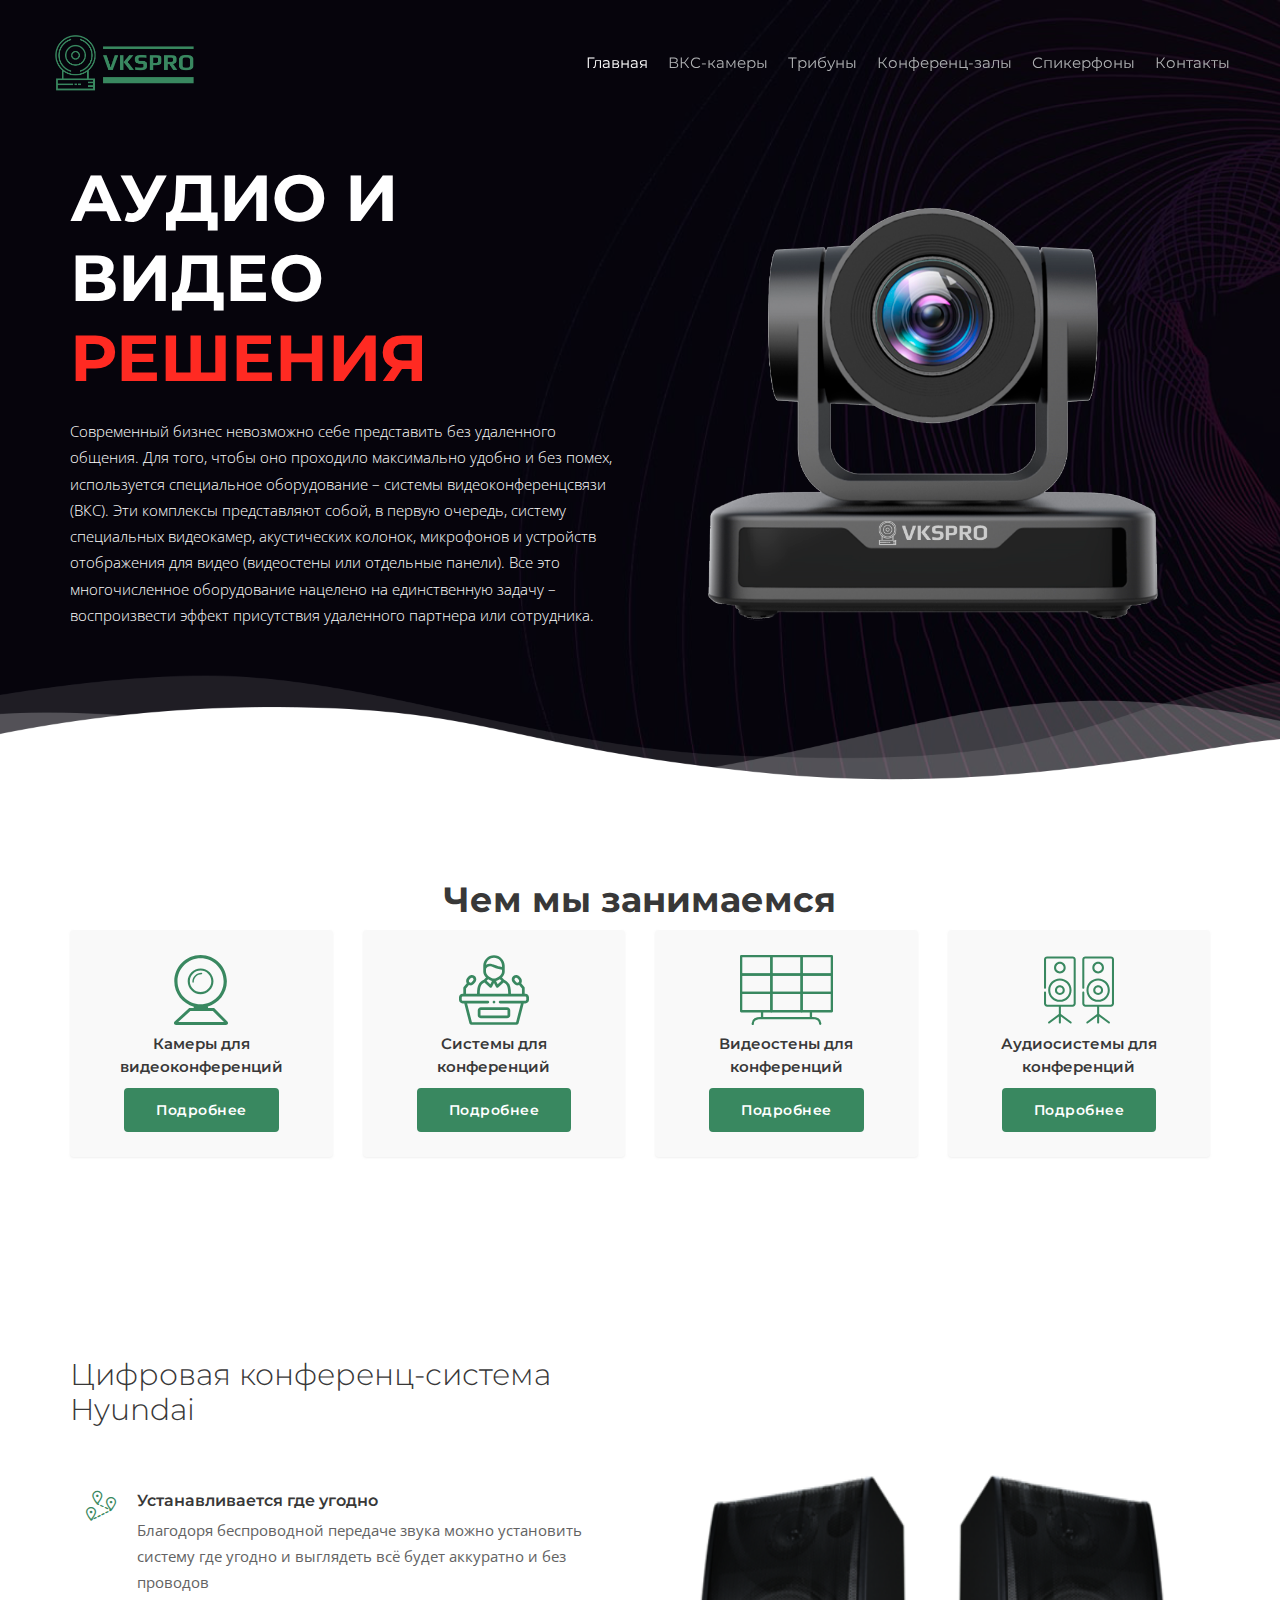
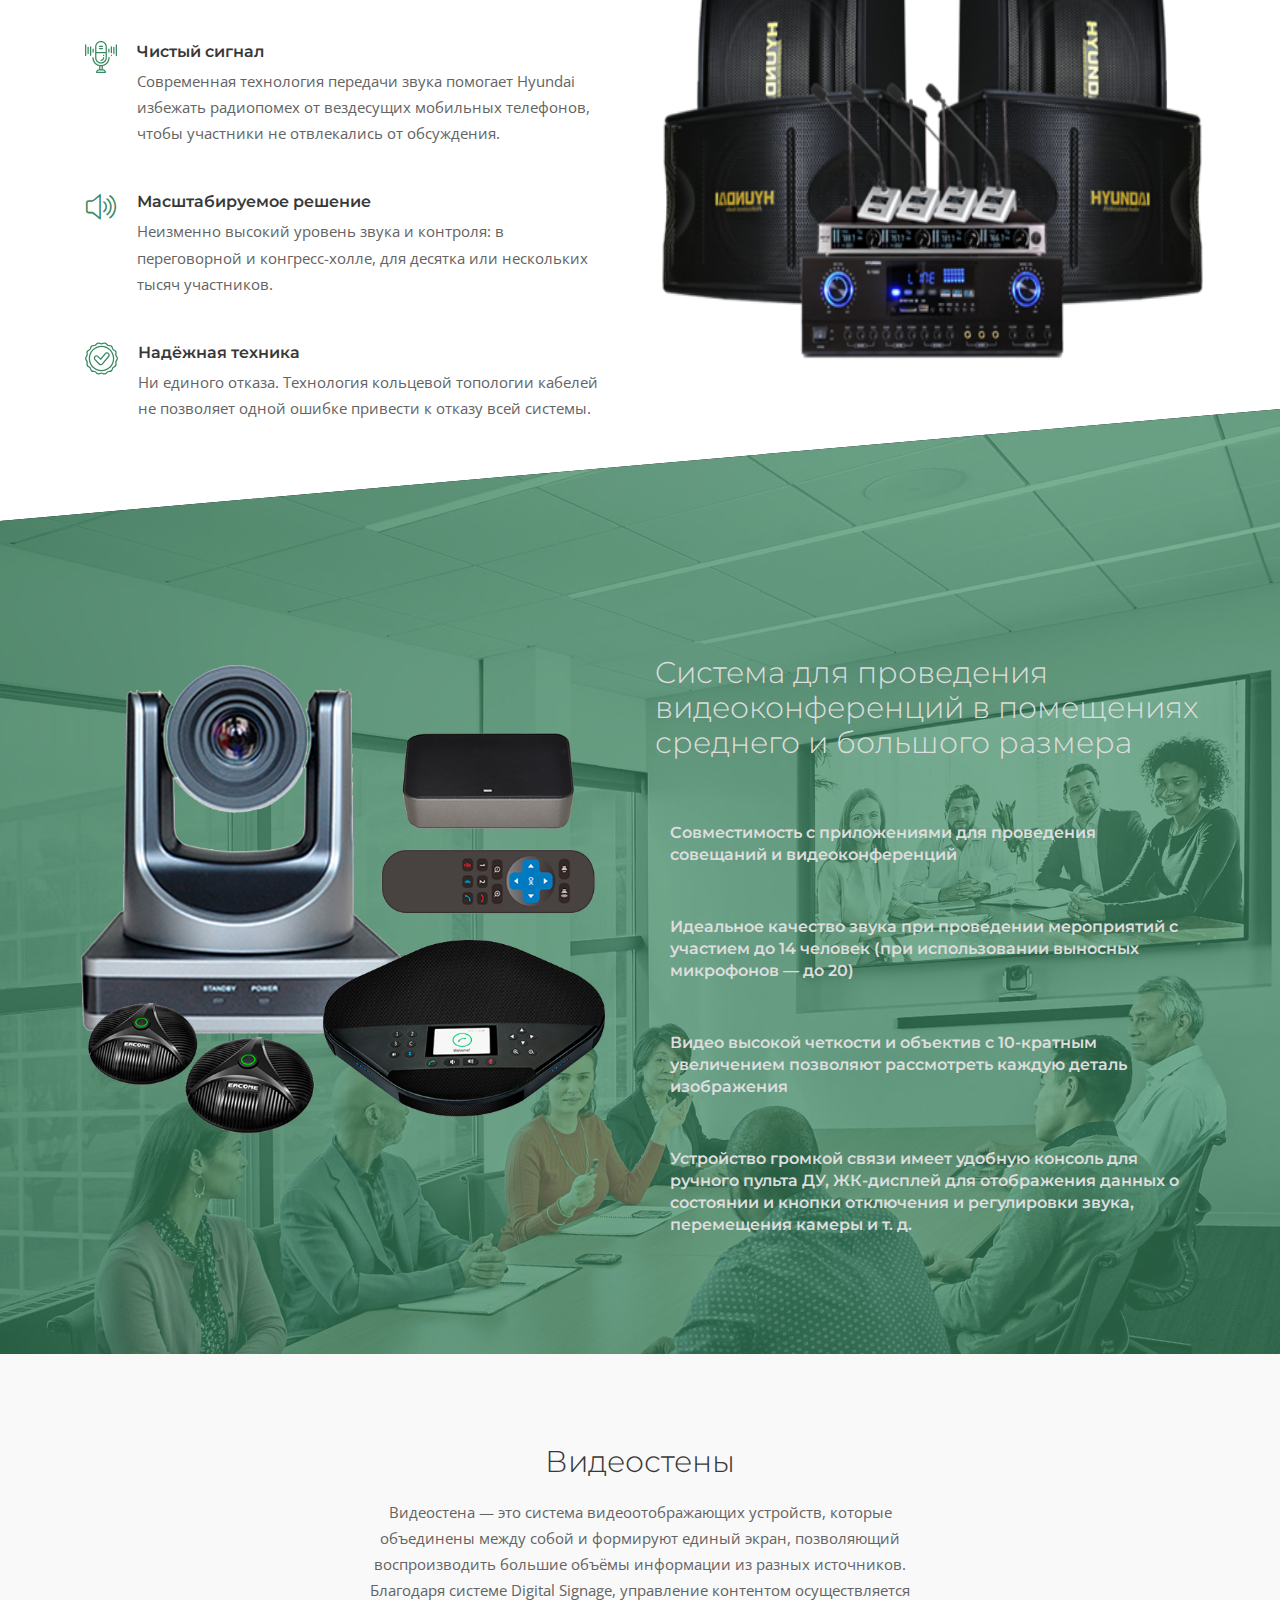
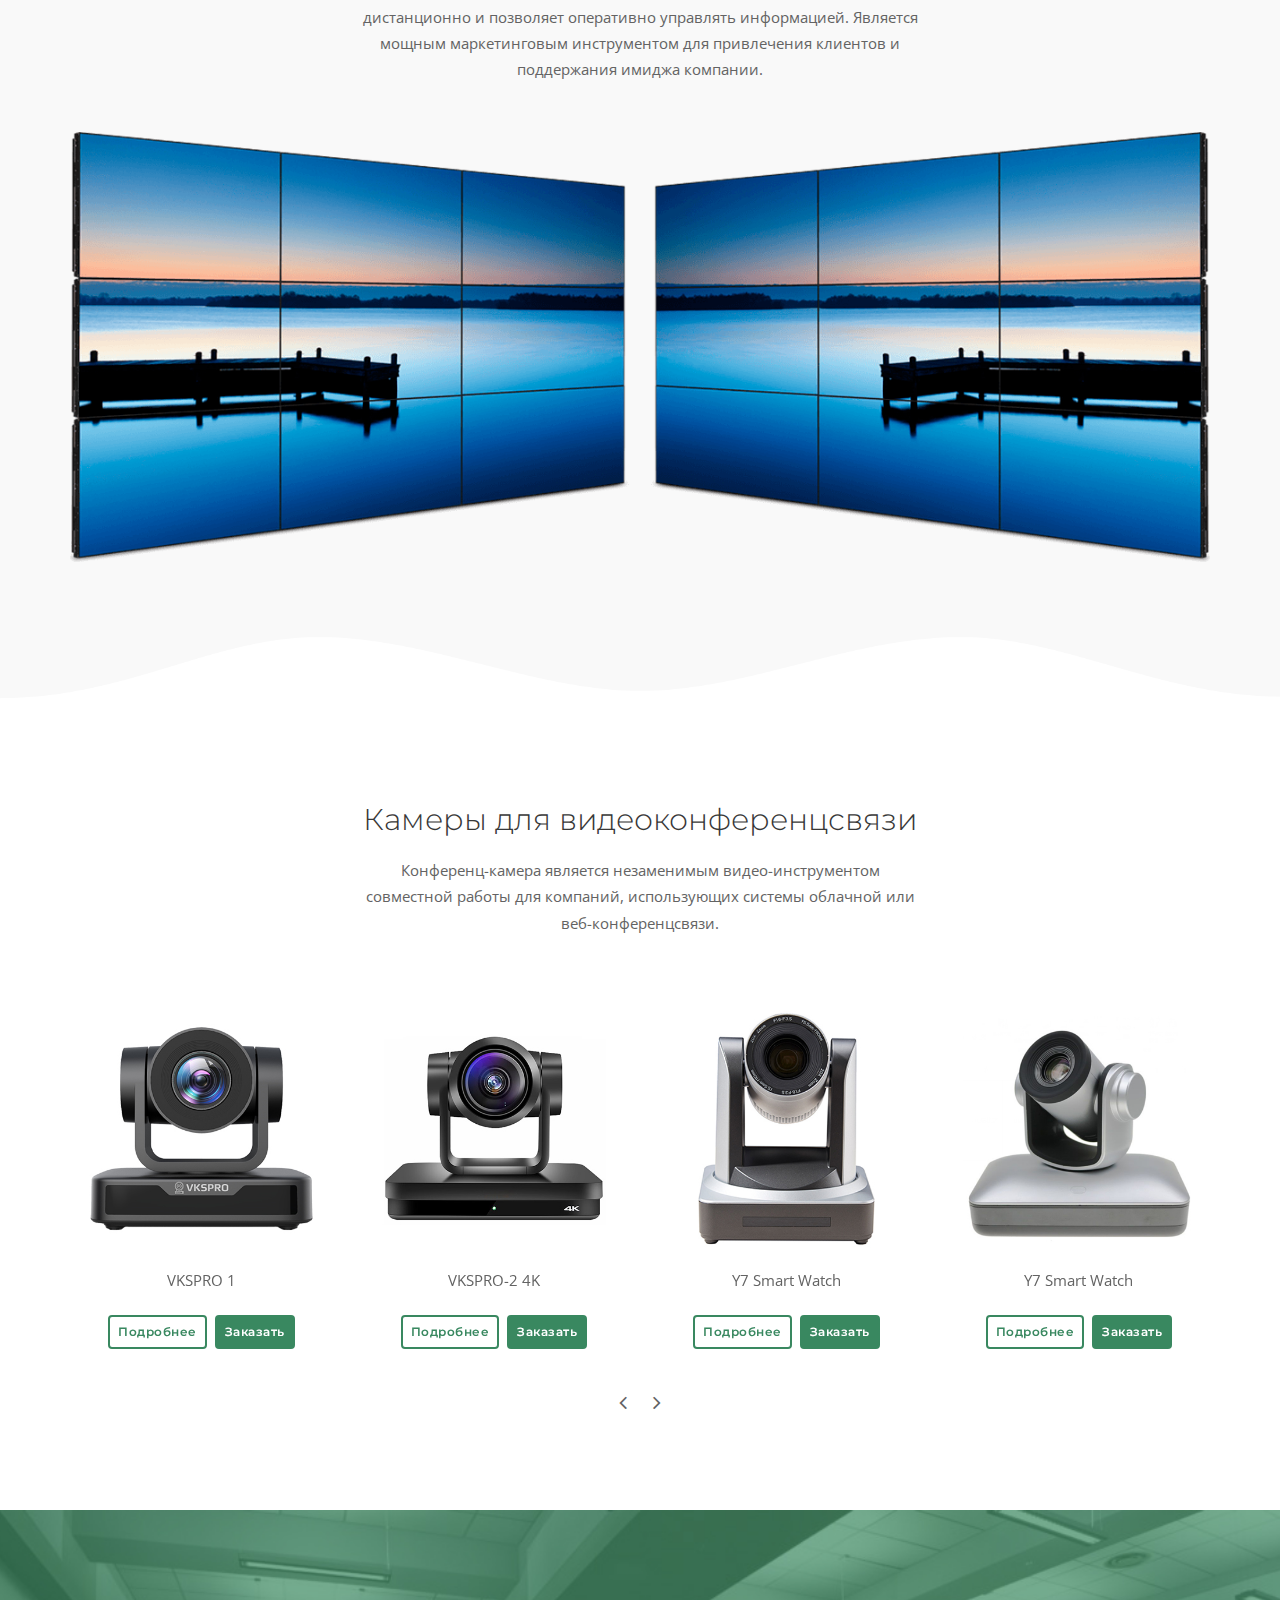
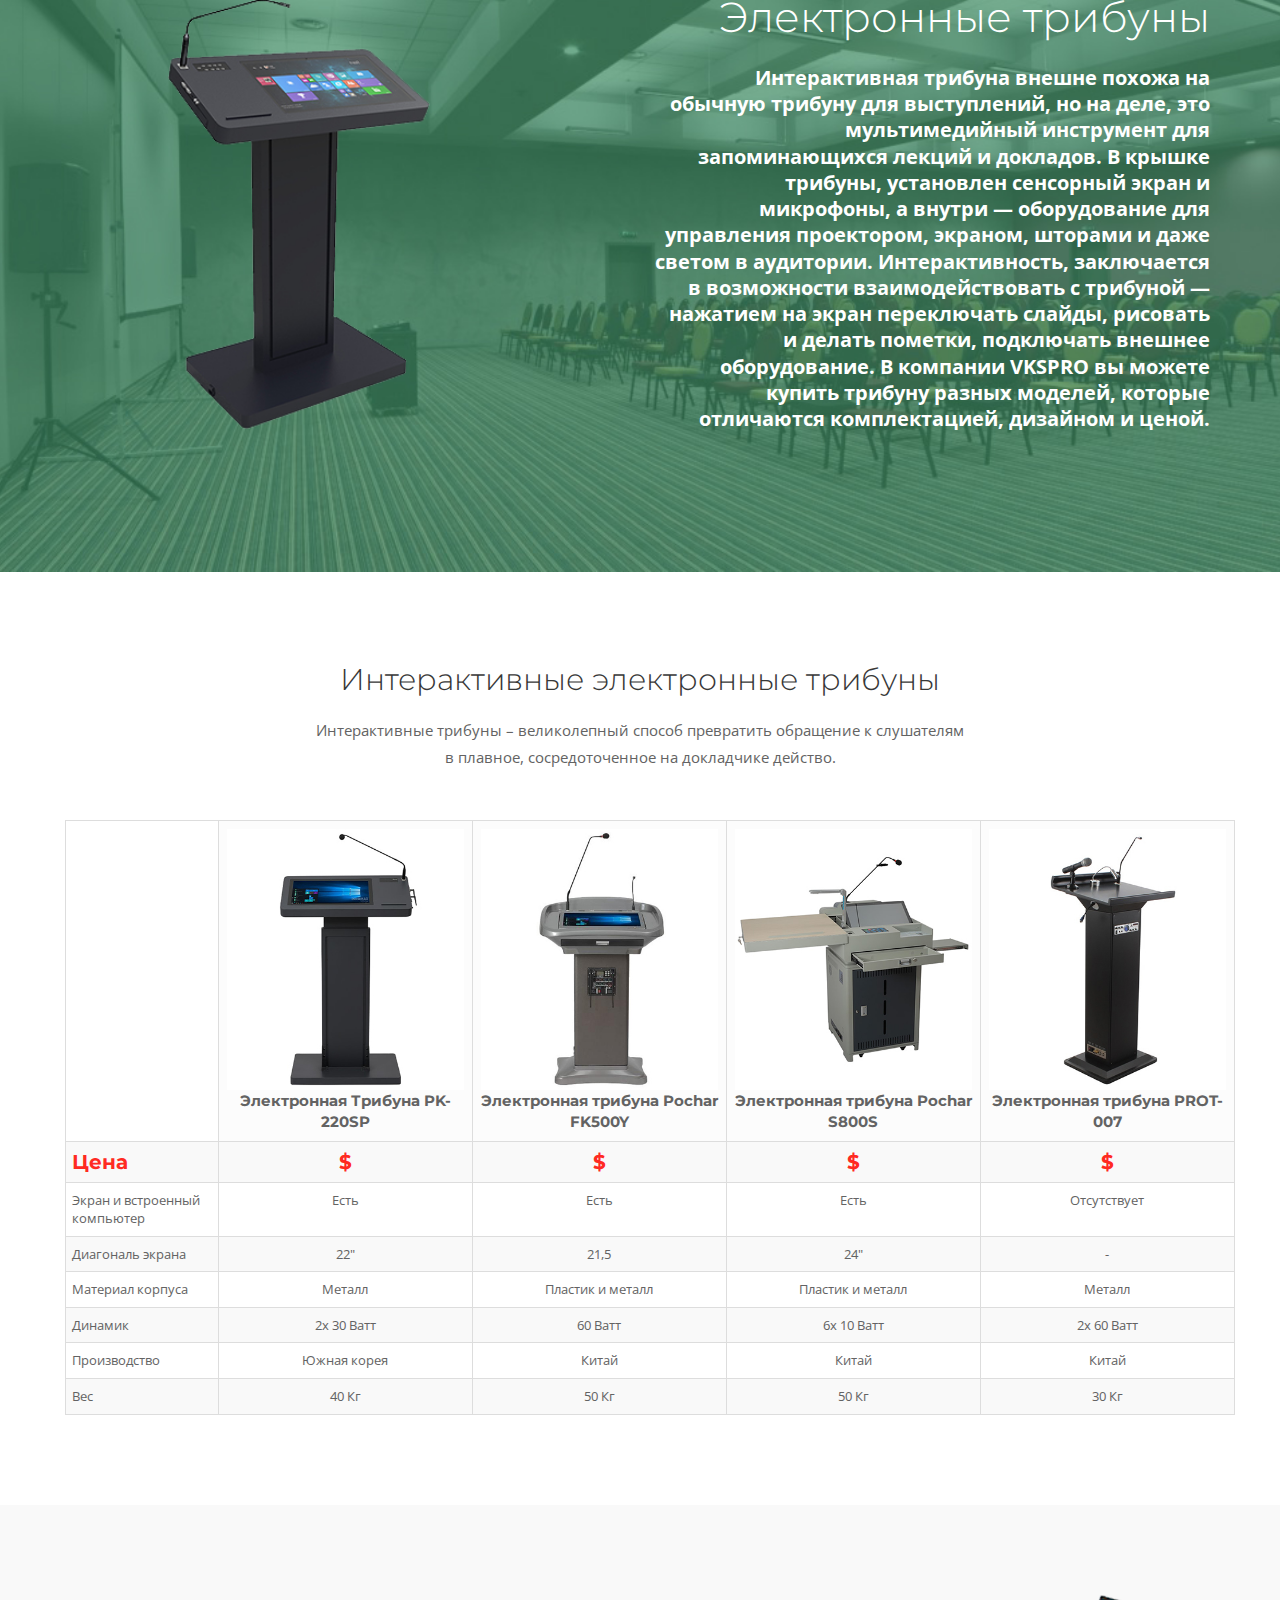
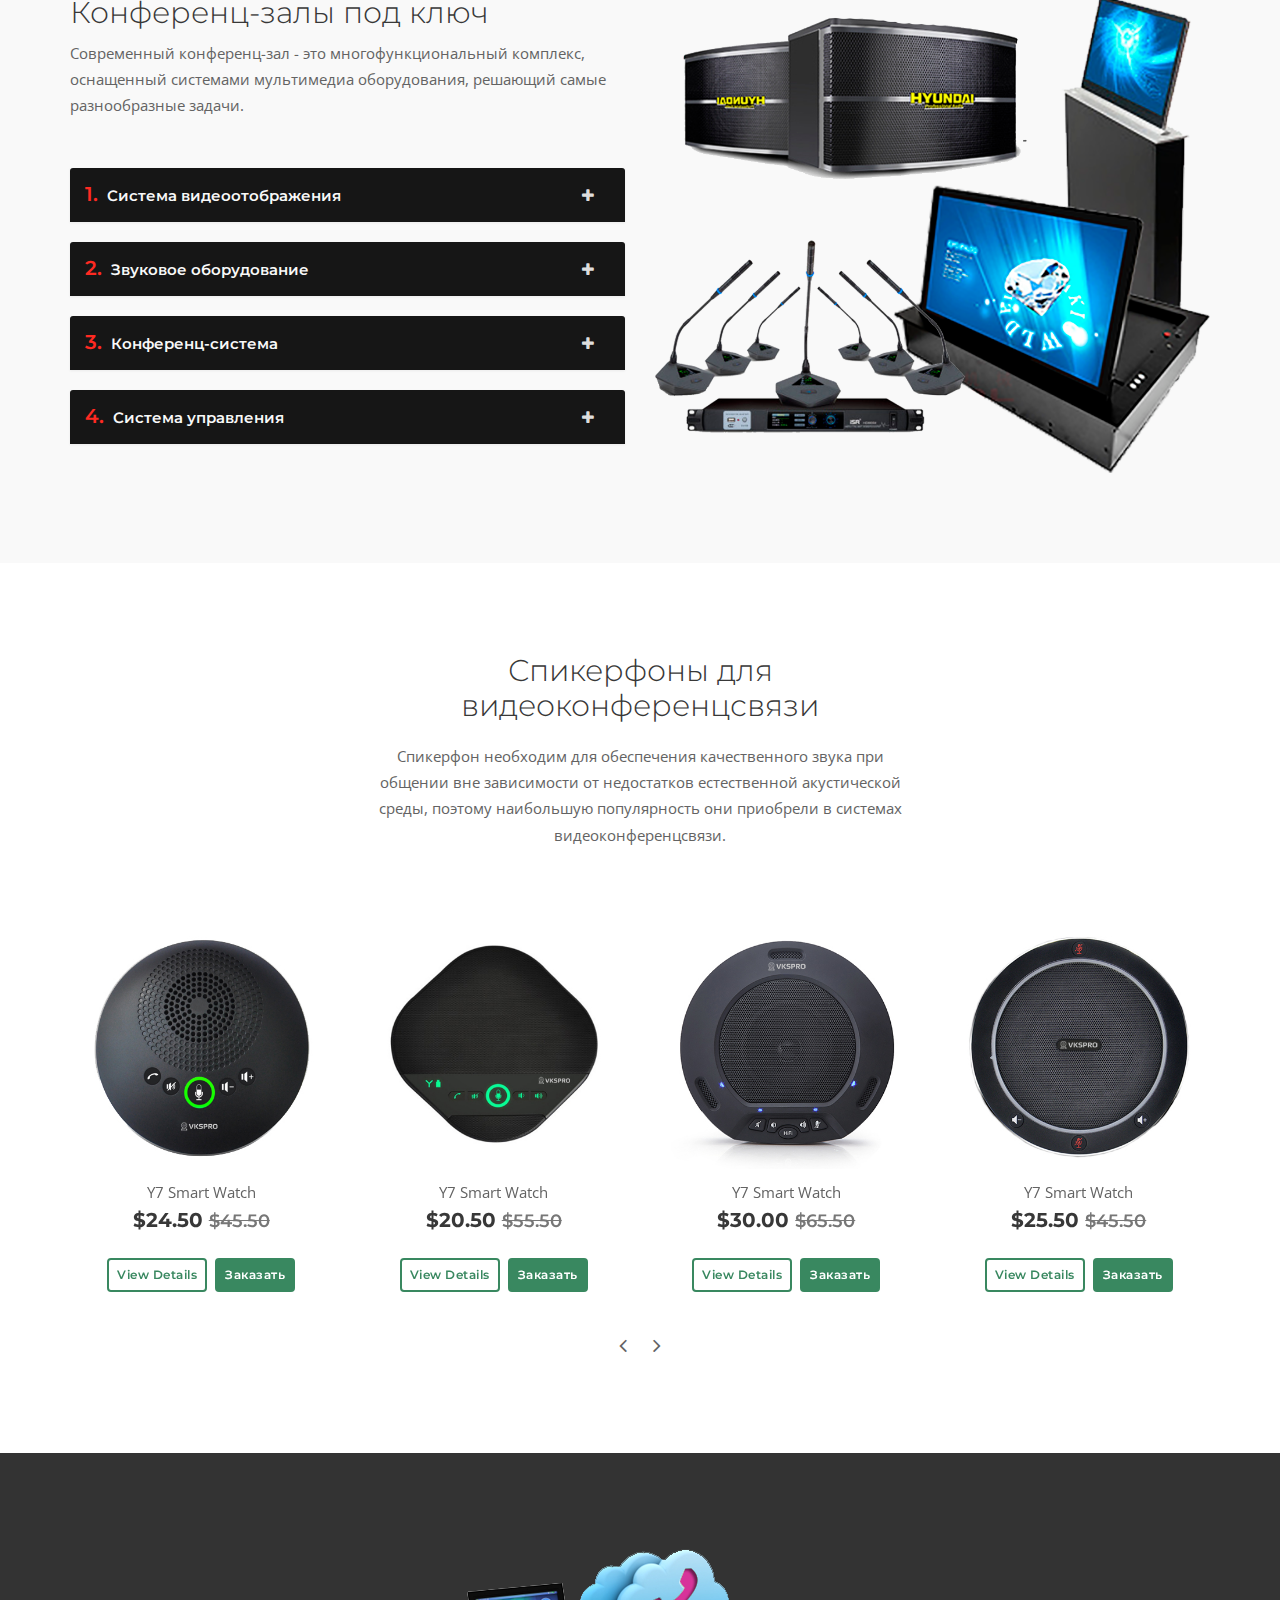
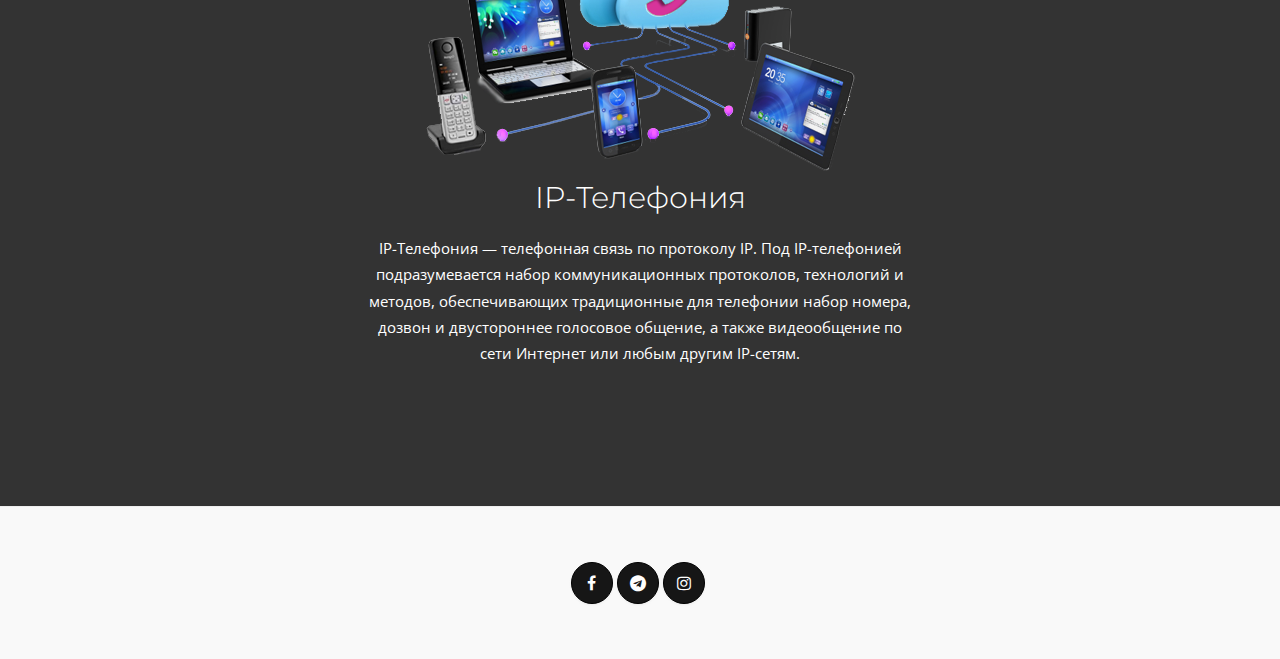
==== commit 461a2361: "third part" ====
--- a/index.html
+++ b/index.html
@@ -109,7 +109,7 @@
                                 <h1>АУДИО И ВИДЕО <span>РЕШЕНИЯ</span></h1>
                                 <p>Современный бизнес невозможно себе представить без удаленного общения. Для того, чтобы оно проходило максимально удобно и без помех, используется специальное оборудование – системы видеоконференцсвязи (ВКС). Эти комплексы представляют собой, в первую очередь, систему специальных видеокамер, акустических колонок, микрофонов и устройств отображения для видео (видеостены или отдельные панели). Все это многочисленное оборудование нацелено на единственную задачу – воспроизвести эффект присутствия удаленного партнера или сотрудника.</p>
                                 <!-- <div class="slider-action-btn">
-                                    <a href="#pricing" class="page-scroll btn softo-solid-btn">Buy Now</a>
+                                    <a href="#pricing" class="page-scroll btn softo-solid-btn">Заказать</a>
                                 </div> -->
                             </div>
                         </div>
@@ -370,13 +370,13 @@
                                              class="img-responsive">
                                     </div>
                                     <div class="biz-product-content">
-                                        <p>Y7 Smart Watch</p>
-                                        <div class="price">
+                                        <p>VKSPRO 1</p>
+                                        <!-- <div class="price">
                                             <h5><span class="original-price">$24.50</span> <del>$45.50</del></h5>
-                                        </div>
+                                        </div> -->
                                         <div class="product-action-btn text-center mt-20">
-                                            <a href="#product-1" class="btn softo-btn-outline popup-details">View Details</a>
-                                            <a href="#" class="btn softo-solid-btn">Buy Now</a>
+                                            <a href="#product-1" class="btn softo-btn-outline popup-details">Подробнее</a>
+                                            <a href="#" class="btn softo-solid-btn">Заказать</a>
                                         </div>
                                     </div>
                                 </div>
@@ -386,13 +386,13 @@
                                              class="img-responsive">
                                     </div>
                                     <div class="biz-product-content">
-                                        <p>Y7 Smart Watch</p>
-                                        <div class="price">
+                                        <p>VKSPRO-2 4K</p>
+                                        <!-- <div class="price">
                                             <h5><span class="original-price">$20.50</span> <del>$55.50</del></h5>
-                                        </div>
+                                        </div> -->
                                         <div class="product-action-btn text-center mt-20">
-                                            <a href="#product-2" class="btn softo-btn-outline popup-details">View Details</a>
-                                            <a href="#" class="btn softo-solid-btn">Buy Now</a>
+                                            <a href="#product-2" class="btn softo-btn-outline popup-details">Подробнее</a>
+                                            <a href="#" class="btn softo-solid-btn">Заказать</a>
                                         </div>
                                     </div>
                                 </div>
@@ -403,12 +403,12 @@
                                     </div>
                                     <div class="biz-product-content">
                                         <p>Y7 Smart Watch</p>
-                                        <div class="price">
+                                        <!-- <div class="price">
                                             <h5><span class="original-price">$30.00</span> <del>$65.50</del></h5>
-                                        </div>
+                                        </div> -->
                                         <div class="product-action-btn text-center mt-20">
-                                            <a href="#product-3" class="btn softo-btn-outline popup-details">View Details</a>
-                                            <a href="#" class="btn softo-solid-btn">Buy Now</a>
+                                            <a href="#product-3" class="btn softo-btn-outline popup-details">Подробнее</a>
+                                            <a href="#" class="btn softo-solid-btn">Заказать</a>
                                         </div>
                                     </div>
                                 </div>
@@ -419,12 +419,12 @@
                                     </div>
                                     <div class="biz-product-content">
                                         <p>Y7 Smart Watch</p>
-                                        <div class="price">
+                                        <!-- <div class="price">
                                             <h5><span class="original-price">$25.50</span> <del>$45.50</del></h5>
-                                        </div>
+                                        </div> -->
                                         <div class="product-action-btn text-center mt-20">
-                                            <a href="#product-4" class="btn softo-btn-outline popup-details">View Details</a>
-                                            <a href="#" class="btn softo-solid-btn">Buy Now</a>
+                                            <a href="#product-4" class="btn softo-btn-outline popup-details">Подробнее</a>
+                                            <a href="#" class="btn softo-solid-btn">Заказать</a>
                                         </div>
                                     </div>
                                 </div>
@@ -435,12 +435,12 @@
                                     </div>
                                     <div class="biz-product-content">
                                         <p>Y7 Smart Watch</p>
-                                        <div class="price">
+                                        <!-- <div class="price">
                                             <h5><span class="original-price">$35.50</span> <del>$55.50</del></h5>
-                                        </div>
+                                        </div> -->
                                         <div class="product-action-btn text-center mt-20">
-                                            <a href="#product-5" class="btn softo-btn-outline popup-details">View Details</a>
-                                            <a href="#" class="btn softo-solid-btn">Buy Now</a>
+                                            <a href="#product-5" class="btn softo-btn-outline popup-details">Подробнее</a>
+                                            <a href="#" class="btn softo-solid-btn">Заказать</a>
                                         </div>
                                     </div>
                                 </div>
@@ -451,12 +451,12 @@
                                     </div>
                                     <div class="biz-product-content">
                                         <p>Y7 Smart Watch</p>
-                                        <div class="price">
+                                        <!-- <div class="price">
                                             <h5><span class="original-price">$40.50</span> <del>$60.50</del></h5>
-                                        </div>
+                                        </div> -->
                                         <div class="product-action-btn text-center mt-20">
-                                            <a href="#product-6" class="btn softo-btn-outline popup-details">View Details</a>
-                                            <a href="#" class="btn softo-solid-btn">Buy Now</a>
+                                            <a href="#product-6" class="btn softo-btn-outline popup-details">Подробнее</a>
+                                            <a href="#" class="btn softo-solid-btn">Заказать</a>
                                         </div>
                                     </div>
                                 </div>
@@ -475,6 +475,106 @@
                     <button type="button" class="mfp-close x-button">×</button>
                     <div class="col-md-5">
                         <img class="img-responsive" src="img/products/w1.jpg" alt="project image">
+                    </div>
+                    <div class="col-md-7">
+                        <div class="product-details-content-wrap">
+                            <h3 class="product-title">VKSPRO-1</h3>
+                            <hr>
+                            <!-- <h4 class="product-cost">
+                                $24.50
+                            </h4> -->
+                            <div class="product-details">
+                                <!-- <p>Phosfluorescently engineer low-risk high-yield methodologies vis-a-vis
+                                    future-proof synergy. Check this product core features...</p> -->
+                            </div>
+                            <!-- <div class="single-product-features">
+                                <ul class="single-product-feature-list">
+                                    <li>
+                                        <span><i class="flaticon-cardiogram"></i></span>
+                                        Heart Rate Monitor
+                                    </li>
+                                    <li>
+                                        <span><i class="flaticon-step"></i></span>
+                                        Step Counter
+                                    </li>
+                                    <li>
+                                        <span><i class="flaticon-volume"></i></span>
+                                        Alarm Alert
+                                    </li>
+                                
+                                    <li>
+                                        <span><i class="flaticon-bluetooth"></i></span>
+                                        Bluetooth Data Sync
+                                    </li>
+                                    <li>
+                                        <span><i class="flaticon-sun-1"></i></span>
+                                        Weather Update
+                                    </li>
+                                    <li>
+                                        <span><i class="flaticon-slumber"></i></span>
+                                        Seleep Quality Monitor
+                                    </li>
+
+                                    <li>
+                                        <span><i class="flaticon-road"></i></span>
+                                        Distance Counter
+                                    </li>
+                                    <li>
+                                        <span><i class="flaticon-sphygmomanometer"></i></span>
+                                        Blood Pressure Management
+                                    </li>
+                                </ul>
+                            </div> -->
+                            <!-- <div class="product-action-btn">
+                                <a href="#" class="btn softo-solid-btn">Заказать</a>
+                            </div> -->
+                            <ul class="testimonial-popup-list">
+                                <li class="testimonial-popup-item">Оптический зум - 10х</li>
+                                <li class="testimonial-popup-item">Разрешение: 1920 х 1080</li>
+                                <li class="testimonial-popup-item">Частота кадров - 30 кадров в секунду</li>
+                            </ul>
+                        </div>
+                    </div>
+                </div>
+            </div>
+        </div>
+        <div id="product-2" class="biz-product-popup-area bg-secondary biz-animation-popup mfp-hide">
+                <div class="row">
+                    <div class="product-details-wrap">
+                        <button type="button" class="mfp-close x-button">×</button>
+                        <div class="col-md-5">
+                            <img class="img-responsive" src="img/products/w2.jpg" alt="project image">
+                        </div>
+                        <div class="col-md-7">
+                            <div class="product-details-content-wrap">
+                                <h3 class="product-title">VKSPRO-2 4K</h3>
+                                <hr>
+                                <!-- <h4 class="product-cost">
+                                    $24.50
+                                </h4> -->
+                                <!-- <div class="product-details">
+                                    <p>Phosfluorescently engineer low-risk high-yield methodologies vis-a-vis
+                                        future-proof synergy. Check this product core features...</p>
+                                </div> -->
+                                <ul class="testimonial-popup-list">
+                                    <li class="testimonial-popup-item">Оптический зум - 10х</li>
+                                    <li class="testimonial-popup-item">Разрешение: 1920 х 1080</li>
+                                    <li class="testimonial-popup-item">Частота кадров - 30 кадров в секунду</li>
+                                </ul>
+                                <!-- <div class="product-action-btn">
+                                    <a href="#" class="btn softo-solid-btn">Заказать</a>
+                                </div> -->
+                            </div>
+                        </div>
+                    </div>
+                </div>
+        </div>
+        <div id="product-3" class="biz-product-popup-area bg-secondary biz-animation-popup mfp-hide">
+            <div class="row">
+                <div class="product-details-wrap">
+                    <button type="button" class="mfp-close x-button">×</button>
+                    <div class="col-md-5">
+                        <img class="img-responsive" src="img/products/w3.jpg" alt="project image">
                     </div>
                     <div class="col-md-7">
                         <div class="product-details-content-wrap">
@@ -526,83 +626,19 @@
                                 </ul>
                             </div>
                             <div class="product-action-btn">
-                                <a href="#" class="btn softo-solid-btn">Buy Now</a>
+                                <a href="#" class="btn softo-solid-btn">Заказать</a>
                             </div>
                         </div>
                     </div>
                 </div>
             </div>
         </div>
-        <div id="product-2" class="biz-product-popup-area bg-secondary biz-animation-popup mfp-hide">
-                <div class="row">
-                    <div class="product-details-wrap">
-                        <button type="button" class="mfp-close x-button">×</button>
-                        <div class="col-md-5">
-                            <img class="img-responsive" src="img/products/w1.jpg" alt="project image">
-                        </div>
-                        <div class="col-md-7">
-                            <div class="product-details-content-wrap">
-                                <h3 class="product-title">Y7 Smart Watch</h3>
-                                <hr>
-                                <h4 class="product-cost">
-                                    $24.50
-                                </h4>
-                                <div class="product-details">
-                                    <p>Phosfluorescently engineer low-risk high-yield methodologies vis-a-vis
-                                        future-proof synergy. Check this product core features...</p>
-                                </div>
-                                <div class="single-product-features">
-                                    <ul class="single-product-feature-list">
-                                        <li>
-                                            <span><i class="flaticon-cardiogram"></i></span>
-                                            Heart Rate Monitor
-                                        </li>
-                                        <li>
-                                            <span><i class="flaticon-step"></i></span>
-                                            Step Counter
-                                        </li>
-                                        <li>
-                                            <span><i class="flaticon-volume"></i></span>
-                                            Alarm Alert
-                                        </li>
-                                    
-                                        <li>
-                                            <span><i class="flaticon-bluetooth"></i></span>
-                                            Bluetooth Data Sync
-                                        </li>
-                                        <li>
-                                            <span><i class="flaticon-sun-1"></i></span>
-                                            Weather Update
-                                        </li>
-                                        <li>
-                                            <span><i class="flaticon-slumber"></i></span>
-                                            Seleep Quality Monitor
-                                        </li>
-    
-                                        <li>
-                                            <span><i class="flaticon-road"></i></span>
-                                            Distance Counter
-                                        </li>
-                                        <li>
-                                            <span><i class="flaticon-sphygmomanometer"></i></span>
-                                            Blood Pressure Management
-                                        </li>
-                                    </ul>
-                                </div>
-                                <div class="product-action-btn">
-                                    <a href="#" class="btn softo-solid-btn">Buy Now</a>
-                                </div>
-                            </div>
-                        </div>
-                    </div>
-                </div>
-        </div>
-        <div id="product-3" class="biz-product-popup-area bg-secondary biz-animation-popup mfp-hide">
+        <div id="product-4" class="biz-product-popup-area bg-secondary biz-animation-popup mfp-hide">
             <div class="row">
                 <div class="product-details-wrap">
                     <button type="button" class="mfp-close x-button">×</button>
                     <div class="col-md-5">
-                        <img class="img-responsive" src="img/products/w3.jpg" alt="project image">
+                        <img class="img-responsive" src="img/products/w4.jpg" alt="project image">
                     </div>
                     <div class="col-md-7">
                         <div class="product-details-content-wrap">
@@ -654,19 +690,19 @@
                                 </ul>
                             </div>
                             <div class="product-action-btn">
-                                <a href="#" class="btn softo-solid-btn">Buy Now</a>
+                                <a href="#" class="btn softo-solid-btn">Заказать</a>
                             </div>
                         </div>
                     </div>
                 </div>
             </div>
         </div>
-        <div id="product-4" class="biz-product-popup-area bg-secondary biz-animation-popup mfp-hide">
+        <div id="product-5" class="biz-product-popup-area bg-secondary biz-animation-popup mfp-hide">
             <div class="row">
                 <div class="product-details-wrap">
                     <button type="button" class="mfp-close x-button">×</button>
                     <div class="col-md-5">
-                        <img class="img-responsive" src="img/products/w4.jpg" alt="project image">
+                        <img class="img-responsive" src="img/products/w5.jpg" alt="project image">
                     </div>
                     <div class="col-md-7">
                         <div class="product-details-content-wrap">
@@ -718,19 +754,19 @@
                                 </ul>
                             </div>
                             <div class="product-action-btn">
-                                <a href="#" class="btn softo-solid-btn">Buy Now</a>
+                                <a href="#" class="btn softo-solid-btn">Заказать</a>
                             </div>
                         </div>
                     </div>
                 </div>
             </div>
         </div>
-        <div id="product-5" class="biz-product-popup-area bg-secondary biz-animation-popup mfp-hide">
+        <div id="product-6" class="biz-product-popup-area bg-secondary biz-animation-popup mfp-hide">
             <div class="row">
                 <div class="product-details-wrap">
                     <button type="button" class="mfp-close x-button">×</button>
                     <div class="col-md-5">
-                        <img class="img-responsive" src="img/products/w5.jpg" alt="project image">
+                        <img class="img-responsive" src="img/products/w6.jpg" alt="project image">
                     </div>
                     <div class="col-md-7">
                         <div class="product-details-content-wrap">
@@ -782,71 +818,7 @@
                                 </ul>
                             </div>
                             <div class="product-action-btn">
-                                <a href="#" class="btn softo-solid-btn">Buy Now</a>
-                            </div>
-                        </div>
-                    </div>
-                </div>
-            </div>
-        </div>
-        <div id="product-6" class="biz-product-popup-area bg-secondary biz-animation-popup mfp-hide">
-            <div class="row">
-                <div class="product-details-wrap">
-                    <button type="button" class="mfp-close x-button">×</button>
-                    <div class="col-md-5">
-                        <img class="img-responsive" src="img/products/w6.jpg" alt="project image">
-                    </div>
-                    <div class="col-md-7">
-                        <div class="product-details-content-wrap">
-                            <h3 class="product-title">Y7 Smart Watch</h3>
-                            <hr>
-                            <h4 class="product-cost">
-                                $24.50
-                            </h4>
-                            <div class="product-details">
-                                <p>Phosfluorescently engineer low-risk high-yield methodologies vis-a-vis
-                                    future-proof synergy. Check this product core features...</p>
-                            </div>
-                            <div class="single-product-features">
-                                <ul class="single-product-feature-list">
-                                    <li>
-                                        <span><i class="flaticon-cardiogram"></i></span>
-                                        Heart Rate Monitor
-                                    </li>
-                                    <li>
-                                        <span><i class="flaticon-step"></i></span>
-                                        Step Counter
-                                    </li>
-                                    <li>
-                                        <span><i class="flaticon-volume"></i></span>
-                                        Alarm Alert
-                                    </li>
-                                
-                                    <li>
-                                        <span><i class="flaticon-bluetooth"></i></span>
-                                        Bluetooth Data Sync
-                                    </li>
-                                    <li>
-                                        <span><i class="flaticon-sun-1"></i></span>
-                                        Weather Update
-                                    </li>
-                                    <li>
-                                        <span><i class="flaticon-slumber"></i></span>
-                                        Seleep Quality Monitor
-                                    </li>
-
-                                    <li>
-                                        <span><i class="flaticon-road"></i></span>
-                                        Distance Counter
-                                    </li>
-                                    <li>
-                                        <span><i class="flaticon-sphygmomanometer"></i></span>
-                                        Blood Pressure Management
-                                    </li>
-                                </ul>
-                            </div>
-                            <div class="product-action-btn">
-                                <a href="#" class="btn softo-solid-btn">Buy Now</a>
+                                <a href="#" class="btn softo-solid-btn">Заказать</a>
                             </div>
                         </div>
                     </div>
@@ -974,10 +946,10 @@
                                     </tr>
                                     <!-- <tr>
                                         <td><p></p></td>
-                                        <td><a href="#" class="btn softo-solid-btn">Buy Now</a></td>
-                                        <td><a href="#" class="btn softo-solid-btn">Buy Now</a></td>
-                                        <td><a href="#" class="btn softo-solid-btn">Buy Now</a></td>
-                                        <td><a href="#" class="btn softo-solid-btn">Buy Now</a></td>
+                                        <td><a href="#" class="btn softo-solid-btn">Заказать</a></td>
+                                        <td><a href="#" class="btn softo-solid-btn">Заказать</a></td>
+                                        <td><a href="#" class="btn softo-solid-btn">Заказать</a></td>
+                                        <td><a href="#" class="btn softo-solid-btn">Заказать</a></td>
                                     </tr> -->
                                 </tbody>
                             </table>
@@ -1103,7 +1075,7 @@
                                         </div>
                                         <div class="product-action-btn text-center mt-20">
                                             <a href="#product-1" class="btn softo-btn-outline popup-details">View Details</a>
-                                            <a href="#" class="btn softo-solid-btn">Buy Now</a>
+                                            <a href="#" class="btn softo-solid-btn">Заказать</a>
                                         </div>
                                     </div>
                                 </div>
@@ -1118,7 +1090,7 @@
                                         </div>
                                         <div class="product-action-btn text-center mt-20">
                                             <a href="#product-2" class="btn softo-btn-outline popup-details">View Details</a>
-                                            <a href="#" class="btn softo-solid-btn">Buy Now</a>
+                                            <a href="#" class="btn softo-solid-btn">Заказать</a>
                                         </div>
                                     </div>
                                 </div>
@@ -1134,7 +1106,7 @@
                                         </div>
                                         <div class="product-action-btn text-center mt-20">
                                             <a href="#product-3" class="btn softo-btn-outline popup-details">View Details</a>
-                                            <a href="#" class="btn softo-solid-btn">Buy Now</a>
+                                            <a href="#" class="btn softo-solid-btn">Заказать</a>
                                         </div>
                                     </div>
                                 </div>
@@ -1150,7 +1122,7 @@
                                         </div>
                                         <div class="product-action-btn text-center mt-20">
                                             <a href="#product-4" class="btn softo-btn-outline popup-details">View Details</a>
-                                            <a href="#" class="btn softo-solid-btn">Buy Now</a>
+                                            <a href="#" class="btn softo-solid-btn">Заказать</a>
                                         </div>
                                     </div>
                                 </div>
@@ -1166,7 +1138,7 @@
                                         </div>
                                         <div class="product-action-btn text-center mt-20">
                                             <a href="#product-5" class="btn softo-btn-outline popup-details">View Details</a>
-                                            <a href="#" class="btn softo-solid-btn">Buy Now</a>
+                                            <a href="#" class="btn softo-solid-btn">Заказать</a>
                                         </div>
                                     </div>
                                 </div>
@@ -1182,7 +1154,7 @@
                                         </div>
                                         <div class="product-action-btn text-center mt-20">
                                             <a href="#product-6" class="btn softo-btn-outline popup-details">View Details</a>
-                                            <a href="#" class="btn softo-solid-btn">Buy Now</a>
+                                            <a href="#" class="btn softo-solid-btn">Заказать</a>
                                         </div>
                                     </div>
                                 </div>
@@ -1297,10 +1269,8 @@
                                 <div class="footer-social-list">
                                     <ul class="list-inline">
                                         <li><a href="#"> <i class="fa fa-facebook"></i></a></li>
-                                        <li><a href="#"> <i class="fa fa-twitter"></i></a></li>
-                                        <li><a href="#"> <i class="fa fa-linkedin"></i></a></li>
-                                        <li><a href="#"> <i class="fa fa-google-plus"></i></a></li>
-                                        <li><a href="#"> <i class="fa fa-youtube"></i></a></li>
+                                        <li><a href="https://t.me/VKSPRO"> <i class="fa fa-telegram"></i></a></li>
+                                        <li><a href="https://www.instagram.com/vksprouz/"> <i class="fa fa-instagram"></i></a></li>
                                     </ul>
                                 </div>
                             </div>
--- a/css/style.css
+++ b/css/style.css
@@ -998,7 +998,8 @@
 .navbar .navbar-toggle.collapsed:active {
     margin-top: 16px;
     border: 1px solid #161616;
-    background-color: #ff2a22;
+    /* background-color: #ff2a22; */
+    background-color: #398860;
 }
 
 .navbar .navbar-toggle .icon-bar,
@@ -2422,10 +2423,10 @@
     box-shadow: 0 1px 2px rgba(212, 212, 212, 0.35);
 }
 .footer-social-list ul li a:hover{
-    color: #ff2a22;
+    color: #398860;
 }
 .footer-social-list ul li a:hover i{
-    color: #ff2a22;
+    color: #398860;
 }
 .footer-social-list ul li a i{
     width: 40px;
@@ -2578,3 +2579,12 @@
     width: 49%;
 }
 
+@media (min-width: 768px) {
+    .navbar.navbar-default > .container .row {
+        display: flex!important;
+        align-items: center!important;
+    }
+    .navbar-collapse {
+        margin-left: auto!important;
+    }
+}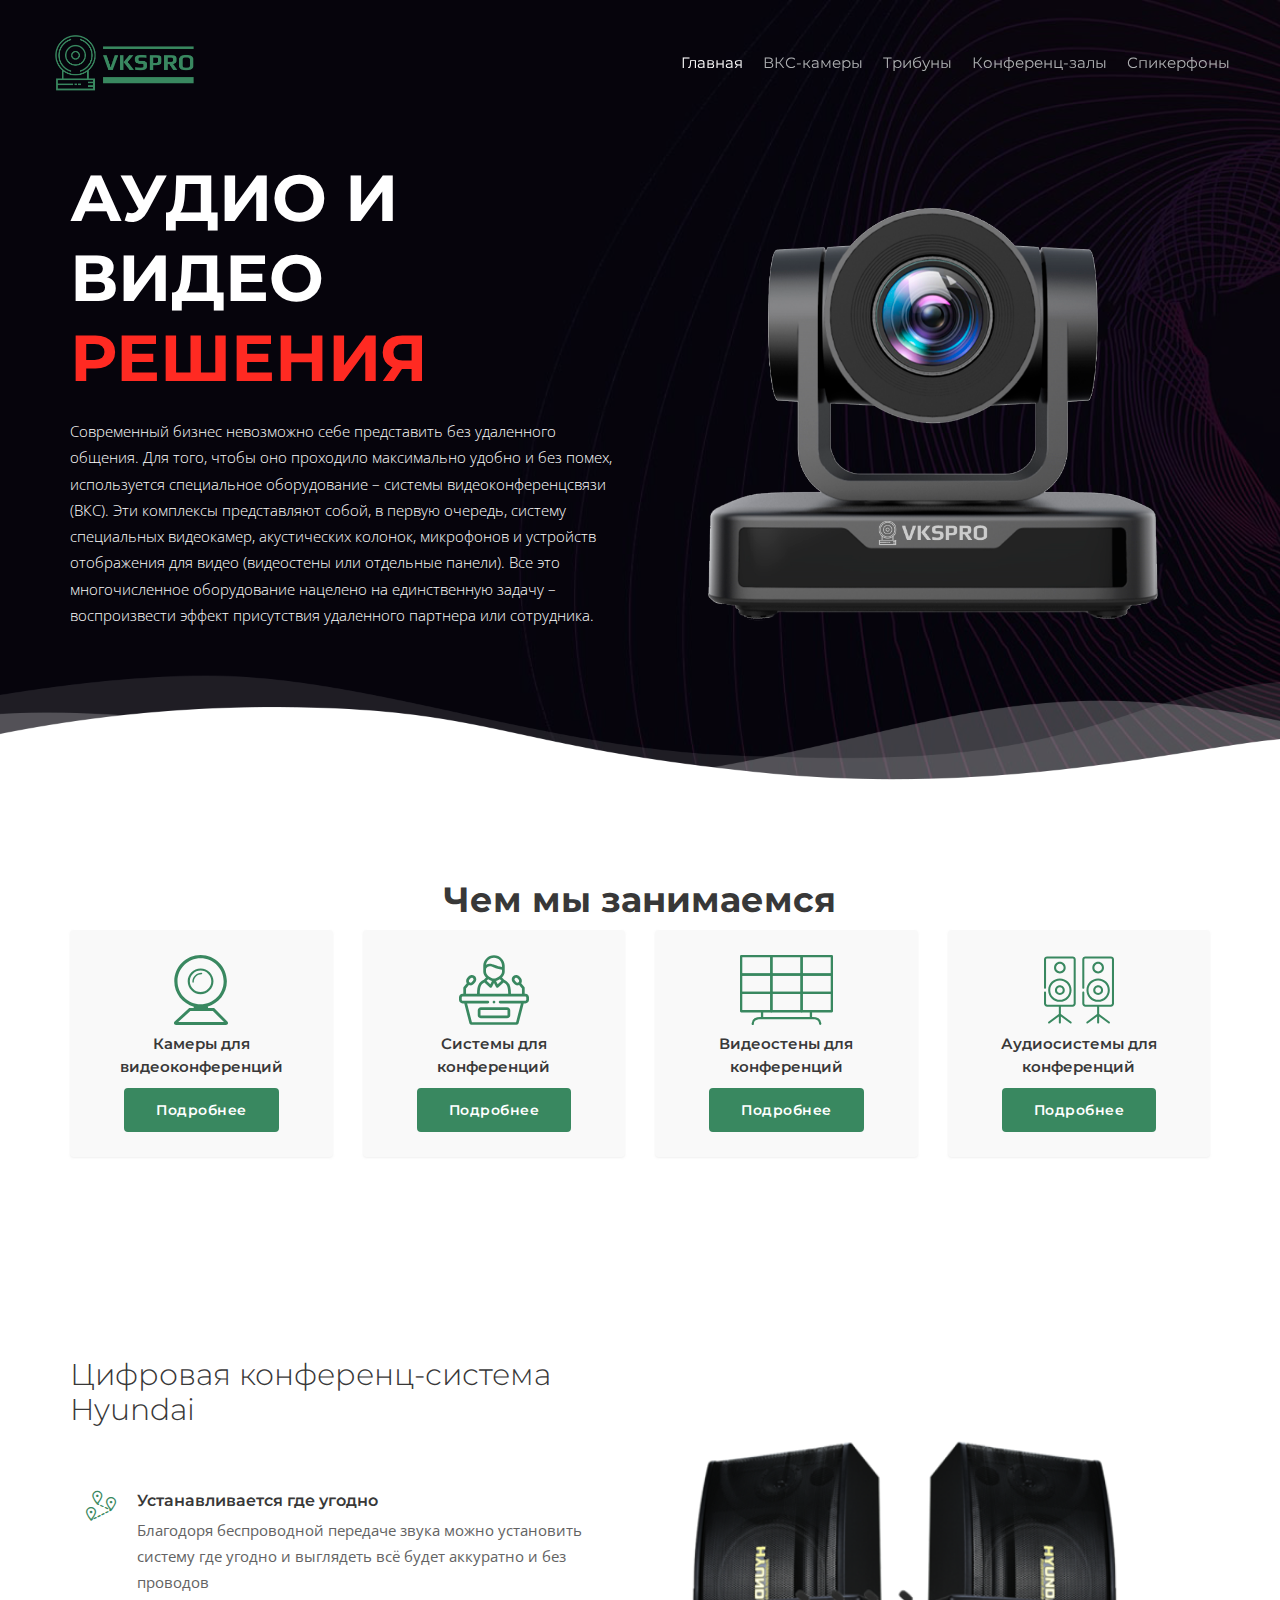
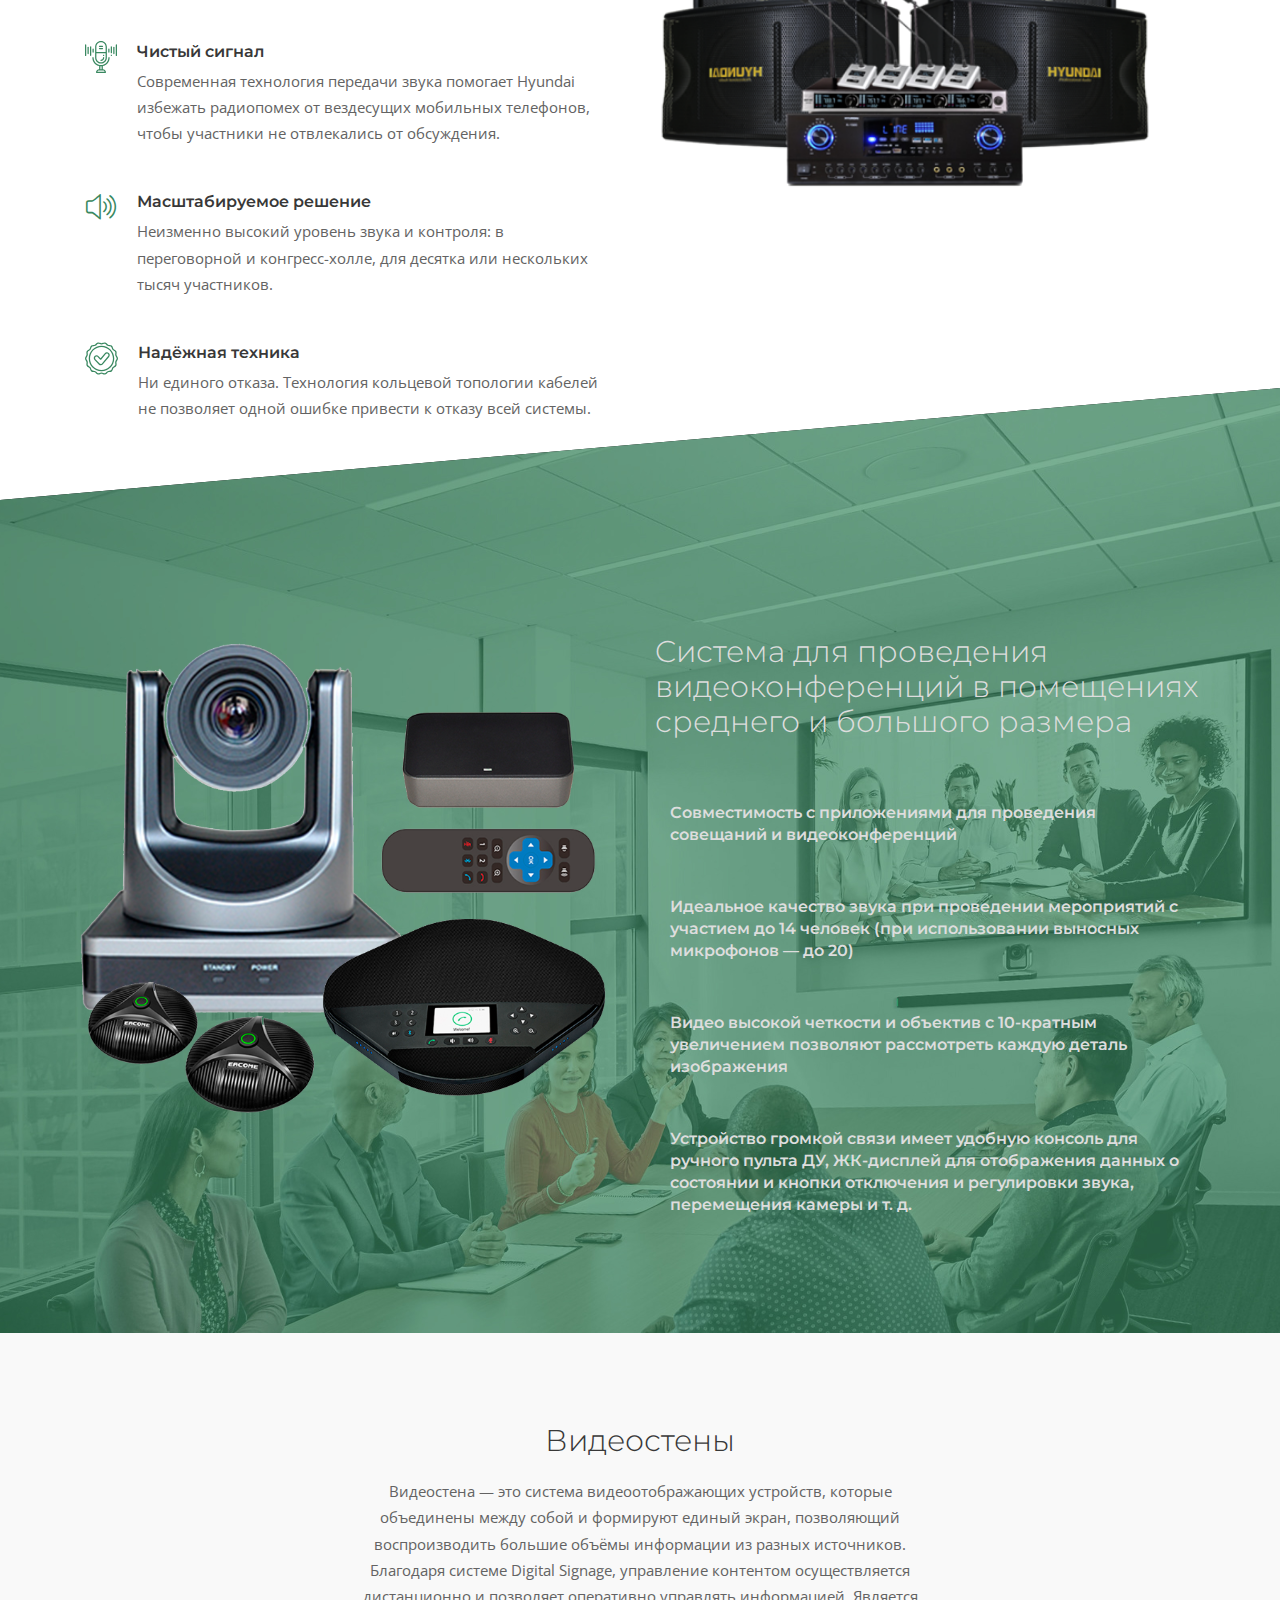
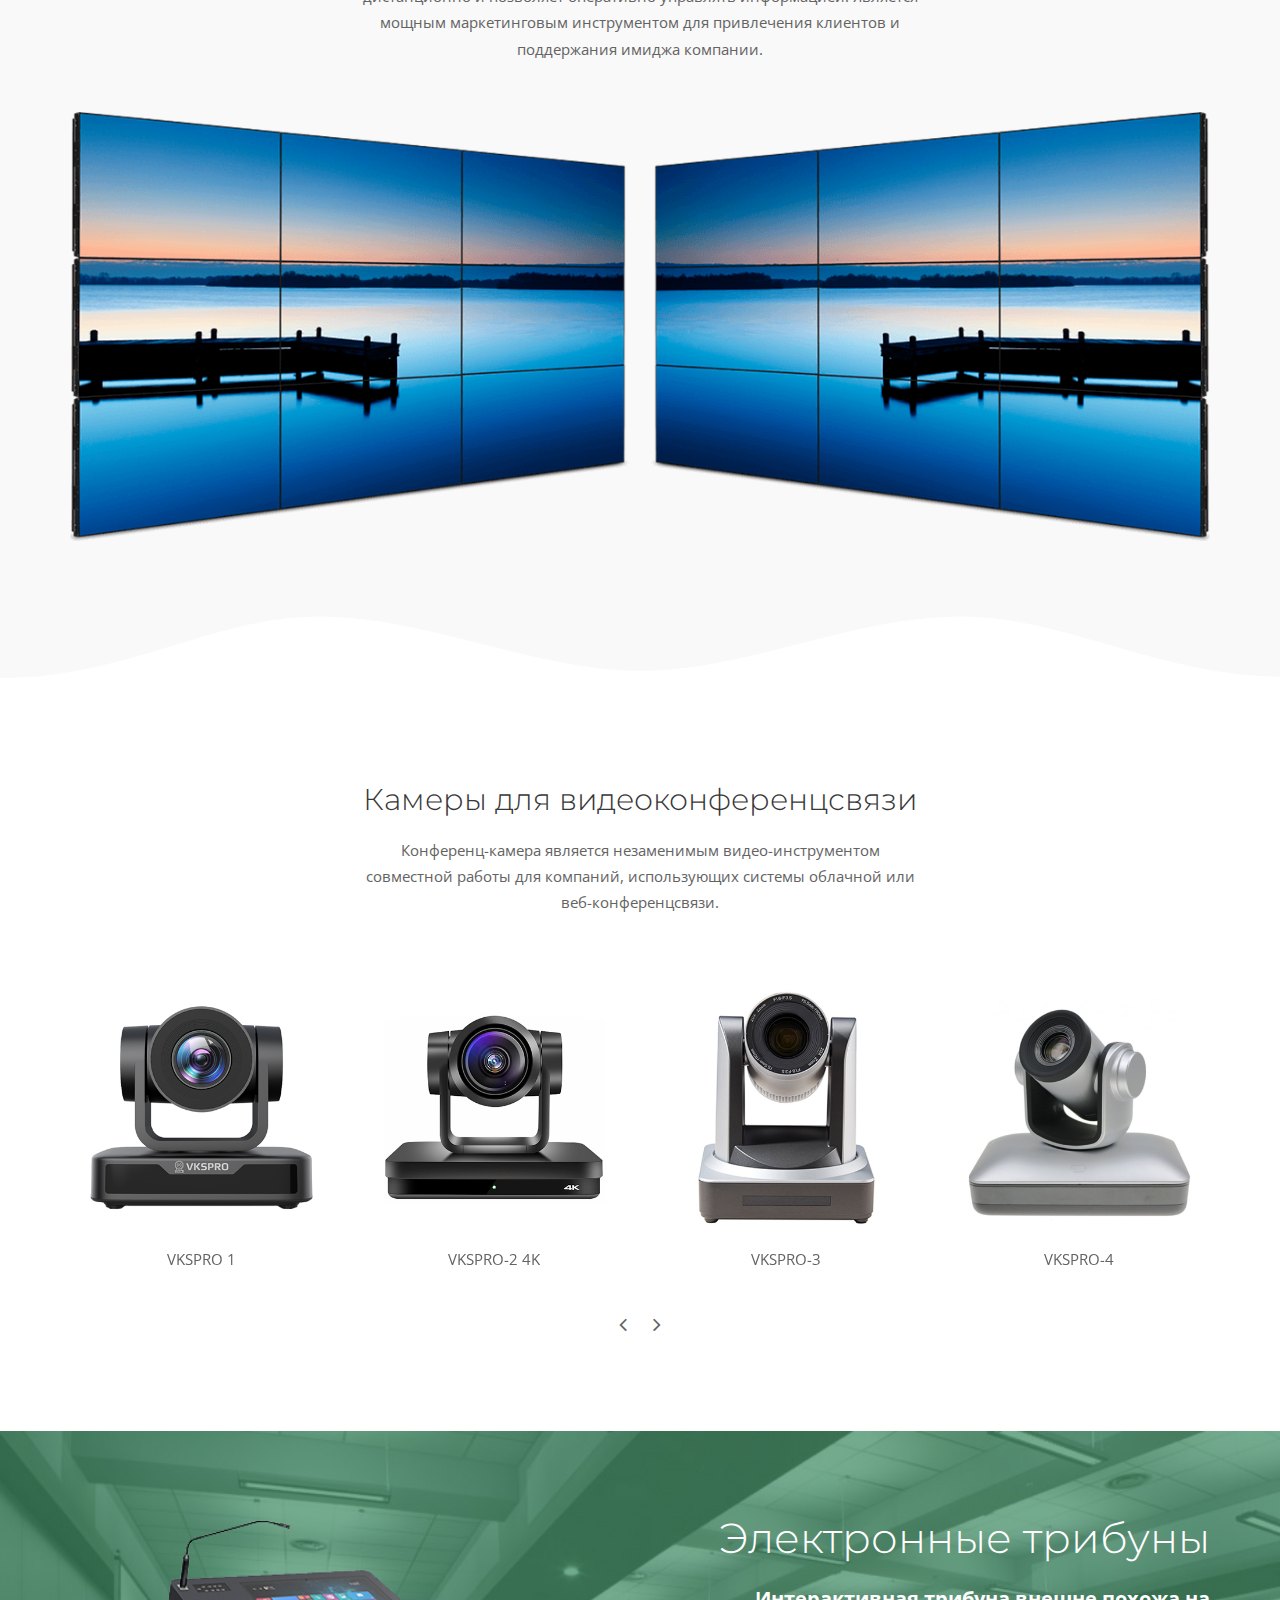
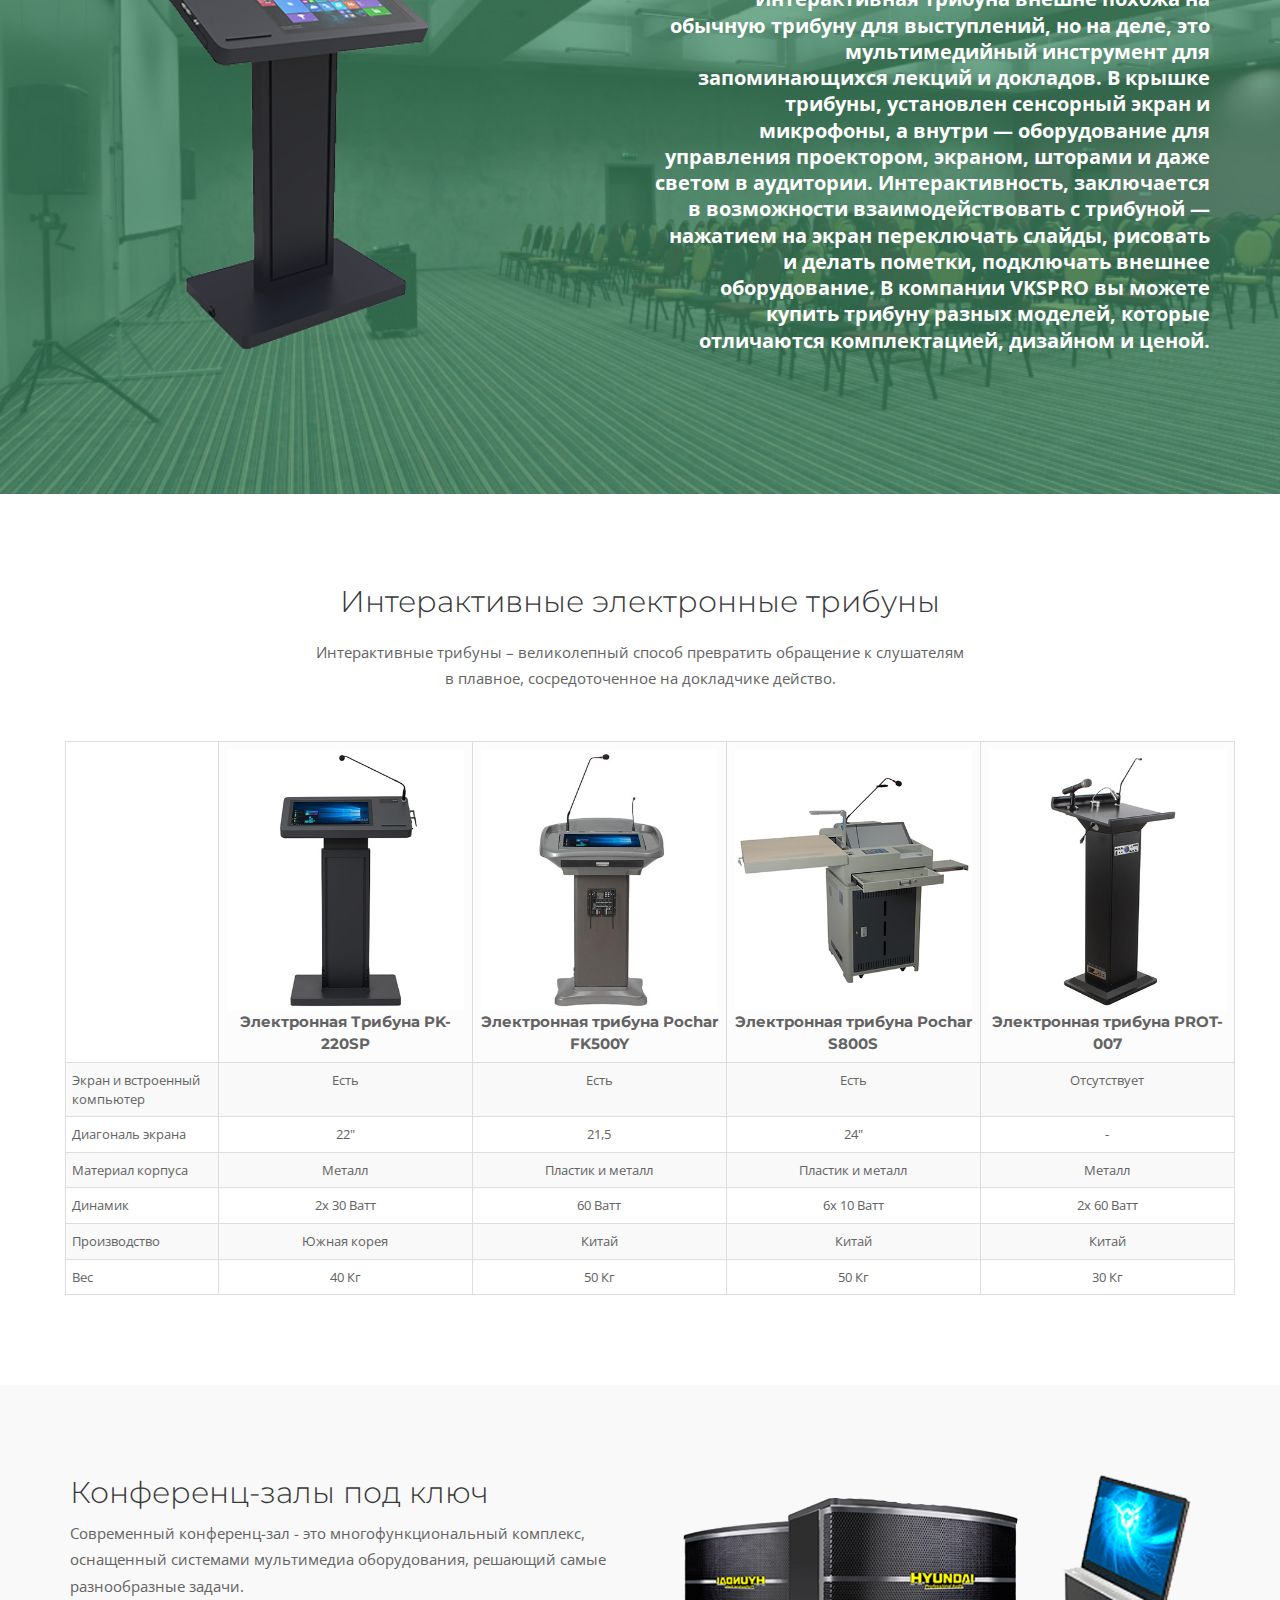
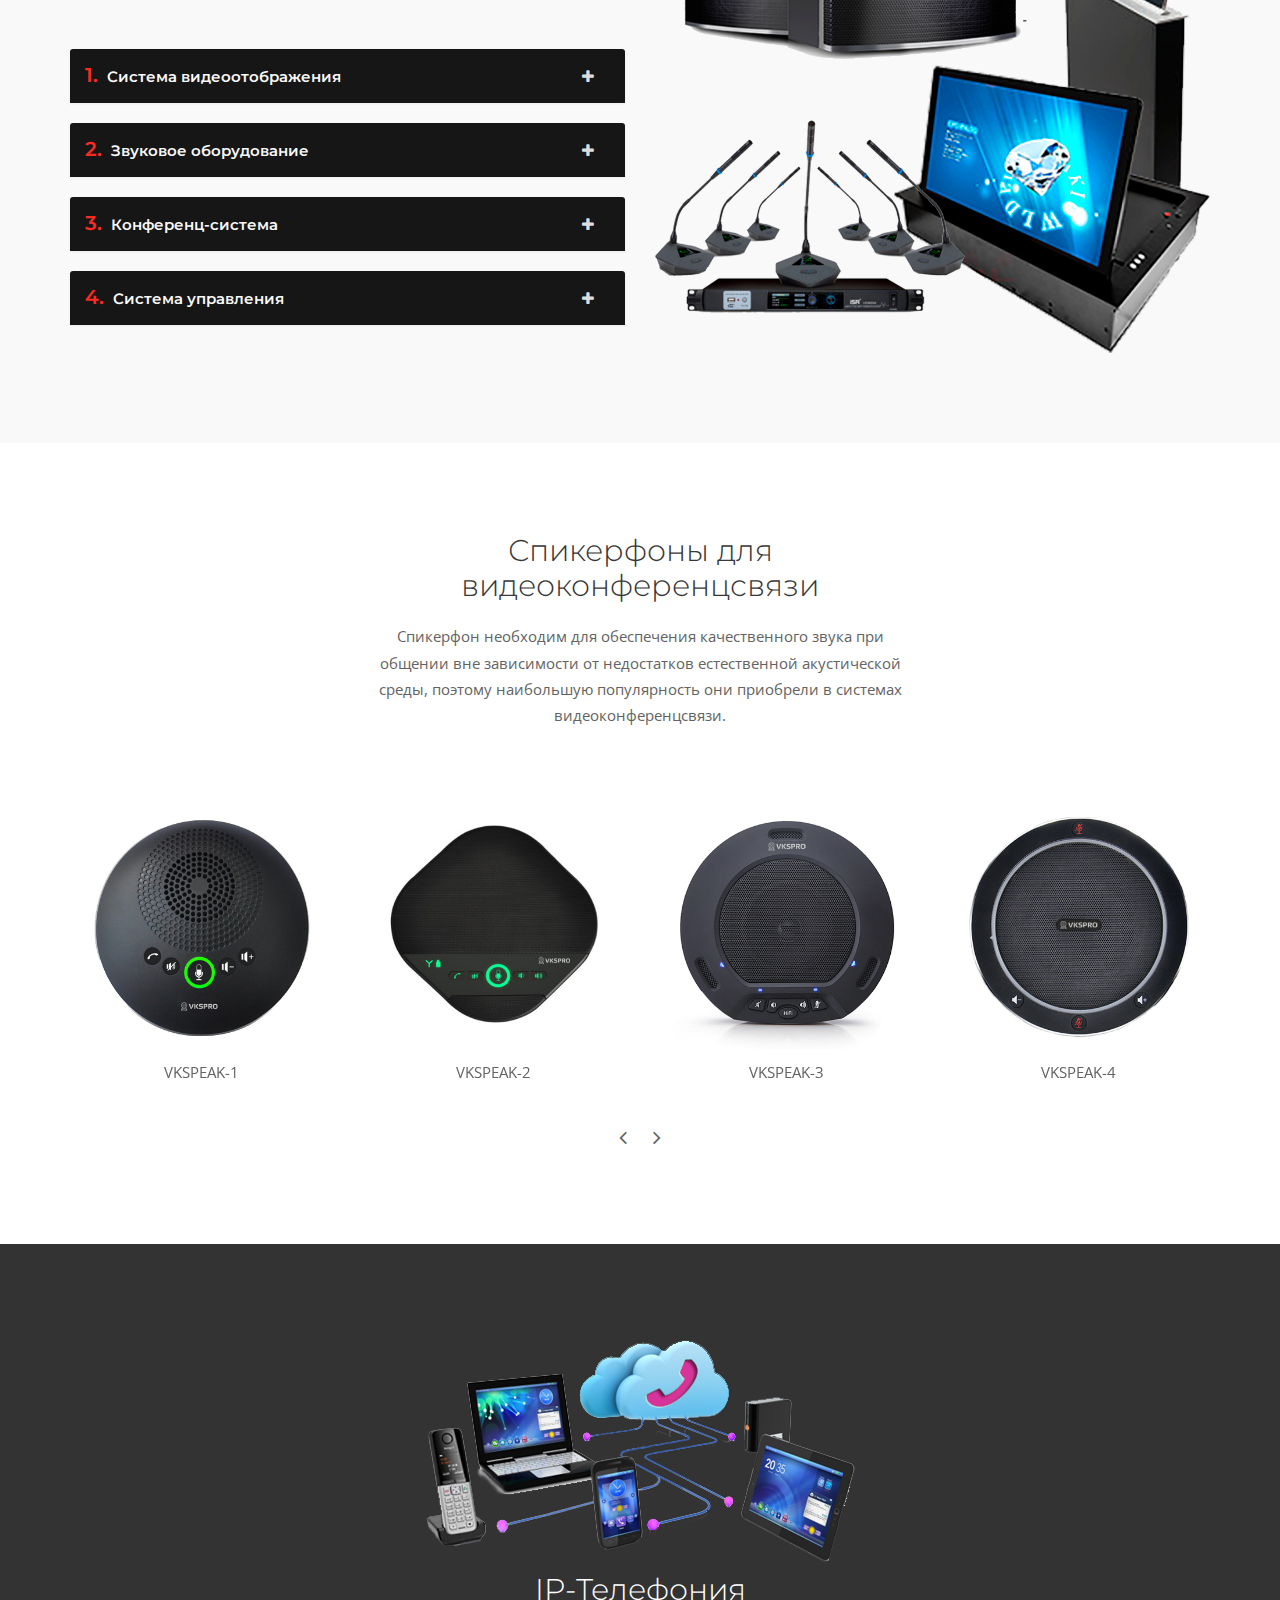
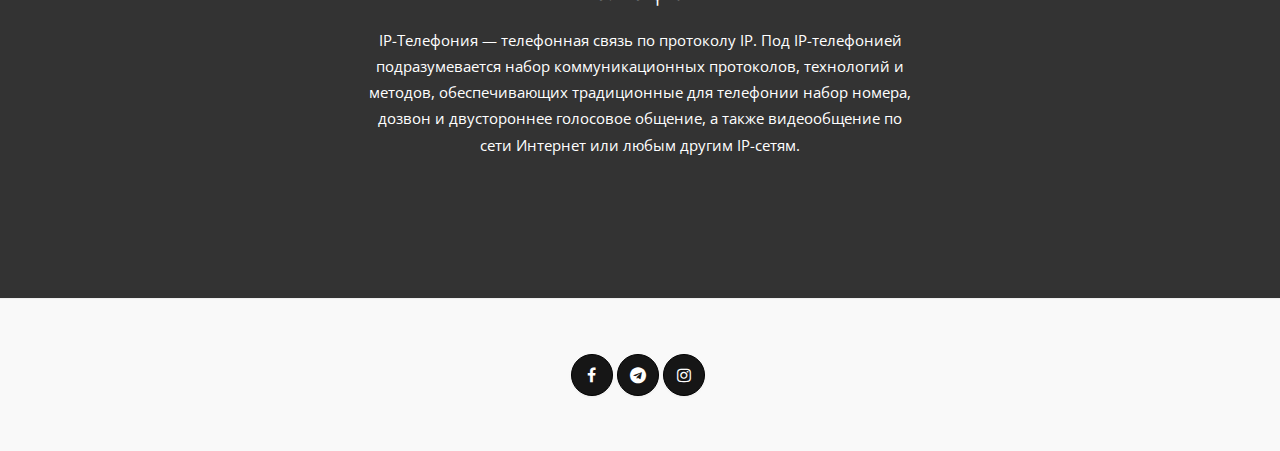
==== commit b91b6067: "final with hidden price and description" ====
--- a/index.html
+++ b/index.html
@@ -87,7 +87,7 @@
                                 <li><a class="page-scroll" href="#pricing">Трибуны</a></li>
                                 <li><a class="page-scroll" href="#faqs">Конференц-залы</a></li>
                                 <li><a class="page-scroll" href="#speakerphones">Спикерфоны</a></li>
-                                <li><a class="page-scroll" href="#contact">Контакты</a></li>
+                                <!-- <li><a class="page-scroll" href="#contact">Контакты</a></li> -->
                             </ul>
                         </div>
 
@@ -259,7 +259,7 @@
                         <div class="col-md-6">
                             <div class="feature-image">
                                 <!-- <img src="img/feature-image.png" alt="feature" class="img-responsive"> -->
-                                <img src="img/hyundai.png" alt="feature" class="" height="700">
+                                <img src="img/hyundai.png" alt="feature" class="" width="500">
                             </div>
                         </div>
                     </div>
@@ -374,10 +374,10 @@
                                         <!-- <div class="price">
                                             <h5><span class="original-price">$24.50</span> <del>$45.50</del></h5>
                                         </div> -->
-                                        <div class="product-action-btn text-center mt-20">
+                                        <!-- <div class="product-action-btn text-center mt-20">
                                             <a href="#product-1" class="btn softo-btn-outline popup-details">Подробнее</a>
                                             <a href="#" class="btn softo-solid-btn">Заказать</a>
-                                        </div>
+                                        </div> -->
                                     </div>
                                 </div>
                                 <div class="biz-single-product item">
@@ -390,10 +390,10 @@
                                         <!-- <div class="price">
                                             <h5><span class="original-price">$20.50</span> <del>$55.50</del></h5>
                                         </div> -->
-                                        <div class="product-action-btn text-center mt-20">
+                                        <!-- <div class="product-action-btn text-center mt-20">
                                             <a href="#product-2" class="btn softo-btn-outline popup-details">Подробнее</a>
                                             <a href="#" class="btn softo-solid-btn">Заказать</a>
-                                        </div>
+                                        </div> -->
                                     </div>
                                 </div>
                                 <div class="biz-single-product item">
@@ -402,14 +402,14 @@
                                              class="img-responsive">
                                     </div>
                                     <div class="biz-product-content">
-                                        <p>Y7 Smart Watch</p>
+                                        <p>VKSPRO-3</p>
                                         <!-- <div class="price">
                                             <h5><span class="original-price">$30.00</span> <del>$65.50</del></h5>
                                         </div> -->
-                                        <div class="product-action-btn text-center mt-20">
+                                        <!-- <div class="product-action-btn text-center mt-20">
                                             <a href="#product-3" class="btn softo-btn-outline popup-details">Подробнее</a>
                                             <a href="#" class="btn softo-solid-btn">Заказать</a>
-                                        </div>
+                                        </div> -->
                                     </div>
                                 </div>
                                 <div class="biz-single-product item">
@@ -418,14 +418,14 @@
                                              class="img-responsive">
                                     </div>
                                     <div class="biz-product-content">
-                                        <p>Y7 Smart Watch</p>
+                                        <p>VKSPRO-4</p>
                                         <!-- <div class="price">
                                             <h5><span class="original-price">$25.50</span> <del>$45.50</del></h5>
                                         </div> -->
-                                        <div class="product-action-btn text-center mt-20">
+                                        <!-- <div class="product-action-btn text-center mt-20">
                                             <a href="#product-4" class="btn softo-btn-outline popup-details">Подробнее</a>
                                             <a href="#" class="btn softo-solid-btn">Заказать</a>
-                                        </div>
+                                        </div> -->
                                     </div>
                                 </div>
                                 <div class="biz-single-product item">
@@ -434,14 +434,14 @@
                                              class="img-responsive">
                                     </div>
                                     <div class="biz-product-content">
-                                        <p>Y7 Smart Watch</p>
+                                        <p>VKSPRO-5</p>
                                         <!-- <div class="price">
                                             <h5><span class="original-price">$35.50</span> <del>$55.50</del></h5>
                                         </div> -->
-                                        <div class="product-action-btn text-center mt-20">
+                                        <!-- <div class="product-action-btn text-center mt-20">
                                             <a href="#product-5" class="btn softo-btn-outline popup-details">Подробнее</a>
                                             <a href="#" class="btn softo-solid-btn">Заказать</a>
-                                        </div>
+                                        </div> -->
                                     </div>
                                 </div>
                                 <div class="biz-single-product item">
@@ -450,14 +450,14 @@
                                              class="img-responsive">
                                     </div>
                                     <div class="biz-product-content">
-                                        <p>Y7 Smart Watch</p>
+                                        <p>Logitech PTZ Pro 2</p>
                                         <!-- <div class="price">
                                             <h5><span class="original-price">$40.50</span> <del>$60.50</del></h5>
                                         </div> -->
-                                        <div class="product-action-btn text-center mt-20">
+                                        <!-- <div class="product-action-btn text-center mt-20">
                                             <a href="#product-6" class="btn softo-btn-outline popup-details">Подробнее</a>
                                             <a href="#" class="btn softo-solid-btn">Заказать</a>
-                                        </div>
+                                        </div> -->
                                     </div>
                                 </div>
                             </div>
@@ -529,7 +529,7 @@
                                 <a href="#" class="btn softo-solid-btn">Заказать</a>
                             </div> -->
                             <ul class="testimonial-popup-list">
-                                <li class="testimonial-popup-item">Оптический зум - 10х</li>
+                                <li class="testimonial-popup-item">Оптический зум - 3x/10х</li>
                                 <li class="testimonial-popup-item">Разрешение: 1920 х 1080</li>
                                 <li class="testimonial-popup-item">Частота кадров - 30 кадров в секунду</li>
                             </ul>
@@ -578,56 +578,20 @@
                     </div>
                     <div class="col-md-7">
                         <div class="product-details-content-wrap">
-                            <h3 class="product-title">Y7 Smart Watch</h3>
+                            <h3 class="product-title">VKSPRO-3</h3>
                             <hr>
-                            <h4 class="product-cost">
-                                $24.50
-                            </h4>
                             <div class="product-details">
-                                <p>Phosfluorescently engineer low-risk high-yield methodologies vis-a-vis
-                                    future-proof synergy. Check this product core features...</p>
-                            </div>
-                            <div class="single-product-features">
-                                <ul class="single-product-feature-list">
-                                    <li>
-                                        <span><i class="flaticon-cardiogram"></i></span>
-                                        Heart Rate Monitor
-                                    </li>
-                                    <li>
-                                        <span><i class="flaticon-step"></i></span>
-                                        Step Counter
-                                    </li>
-                                    <li>
-                                        <span><i class="flaticon-volume"></i></span>
-                                        Alarm Alert
-                                    </li>
-                                
-                                    <li>
-                                        <span><i class="flaticon-bluetooth"></i></span>
-                                        Bluetooth Data Sync
-                                    </li>
-                                    <li>
-                                        <span><i class="flaticon-sun-1"></i></span>
-                                        Weather Update
-                                    </li>
-                                    <li>
-                                        <span><i class="flaticon-slumber"></i></span>
-                                        Seleep Quality Monitor
-                                    </li>
-
-                                    <li>
-                                        <span><i class="flaticon-road"></i></span>
-                                        Distance Counter
-                                    </li>
-                                    <li>
-                                        <span><i class="flaticon-sphygmomanometer"></i></span>
-                                        Blood Pressure Management
-                                    </li>
+                                <ul class="testimonial-popup-list">
+                                    <li class="testimonial-popup-item">Оптический зум - 20х</li>
+                                    <li class="testimonial-popup-item">Цифровой зум - 10х</li>
+                                    <li class="testimonial-popup-item">Разрешение: 1920 х 1080</li>
+                                    <li class="testimonial-popup-item">Частота кадров - 60 кадров в секунду</li>
+                                    <li class="testimonial-popup-item">Интерфейсы подключения - HDMI, SDI, LAN, USB3.0, USB2.0</li>
                                 </ul>
                             </div>
-                            <div class="product-action-btn">
+                            <!-- <div class="product-action-btn">
                                 <a href="#" class="btn softo-solid-btn">Заказать</a>
-                            </div>
+                            </div> -->
                         </div>
                     </div>
                 </div>
@@ -642,56 +606,20 @@
                     </div>
                     <div class="col-md-7">
                         <div class="product-details-content-wrap">
-                            <h3 class="product-title">Y7 Smart Watch</h3>
+                            <h3 class="product-title">VKSPRO-4</h3>
                             <hr>
-                            <h4 class="product-cost">
-                                $24.50
-                            </h4>
                             <div class="product-details">
-                                <p>Phosfluorescently engineer low-risk high-yield methodologies vis-a-vis
-                                    future-proof synergy. Check this product core features...</p>
-                            </div>
-                            <div class="single-product-features">
-                                <ul class="single-product-feature-list">
-                                    <li>
-                                        <span><i class="flaticon-cardiogram"></i></span>
-                                        Heart Rate Monitor
-                                    </li>
-                                    <li>
-                                        <span><i class="flaticon-step"></i></span>
-                                        Step Counter
-                                    </li>
-                                    <li>
-                                        <span><i class="flaticon-volume"></i></span>
-                                        Alarm Alert
-                                    </li>
-                                
-                                    <li>
-                                        <span><i class="flaticon-bluetooth"></i></span>
-                                        Bluetooth Data Sync
-                                    </li>
-                                    <li>
-                                        <span><i class="flaticon-sun-1"></i></span>
-                                        Weather Update
-                                    </li>
-                                    <li>
-                                        <span><i class="flaticon-slumber"></i></span>
-                                        Seleep Quality Monitor
-                                    </li>
-
-                                    <li>
-                                        <span><i class="flaticon-road"></i></span>
-                                        Distance Counter
-                                    </li>
-                                    <li>
-                                        <span><i class="flaticon-sphygmomanometer"></i></span>
-                                        Blood Pressure Management
-                                    </li>
+                                <ul class="testimonial-popup-list">
+                                    <li class="testimonial-popup-item">Оптический зум - 20х</li>
+                                    <li class="testimonial-popup-item">Цифровой зум - 10х</li>
+                                    <li class="testimonial-popup-item">Разрешение: 1920 х 1080</li>
+                                    <li class="testimonial-popup-item">Частота кадров - 60 кадров в секунду</li>
+                                    <li class="testimonial-popup-item">Интерфейсы подключения - HDMI, SDI, LAN, USB3.0, USB2.0</li>
                                 </ul>
                             </div>
-                            <div class="product-action-btn">
+                            <!-- <div class="product-action-btn">
                                 <a href="#" class="btn softo-solid-btn">Заказать</a>
-                            </div>
+                            </div> -->
                         </div>
                     </div>
                 </div>
@@ -706,56 +634,20 @@
                     </div>
                     <div class="col-md-7">
                         <div class="product-details-content-wrap">
-                            <h3 class="product-title">Y7 Smart Watch</h3>
+                            <h3 class="product-title">VKSPRO-5</h3>
                             <hr>
-                            <h4 class="product-cost">
-                                $24.50
-                            </h4>
                             <div class="product-details">
-                                <p>Phosfluorescently engineer low-risk high-yield methodologies vis-a-vis
-                                    future-proof synergy. Check this product core features...</p>
-                            </div>
-                            <div class="single-product-features">
-                                <ul class="single-product-feature-list">
-                                    <li>
-                                        <span><i class="flaticon-cardiogram"></i></span>
-                                        Heart Rate Monitor
-                                    </li>
-                                    <li>
-                                        <span><i class="flaticon-step"></i></span>
-                                        Step Counter
-                                    </li>
-                                    <li>
-                                        <span><i class="flaticon-volume"></i></span>
-                                        Alarm Alert
-                                    </li>
-                                
-                                    <li>
-                                        <span><i class="flaticon-bluetooth"></i></span>
-                                        Bluetooth Data Sync
-                                    </li>
-                                    <li>
-                                        <span><i class="flaticon-sun-1"></i></span>
-                                        Weather Update
-                                    </li>
-                                    <li>
-                                        <span><i class="flaticon-slumber"></i></span>
-                                        Seleep Quality Monitor
-                                    </li>
-
-                                    <li>
-                                        <span><i class="flaticon-road"></i></span>
-                                        Distance Counter
-                                    </li>
-                                    <li>
-                                        <span><i class="flaticon-sphygmomanometer"></i></span>
-                                        Blood Pressure Management
-                                    </li>
+                                <ul class="testimonial-popup-list">
+                                    <li class="testimonial-popup-item">Оптический зум - 1x/3x/10/20х</li>
+                                    <li class="testimonial-popup-item">Разрешение: 1920 х 1080</li>
+                                    <li class="testimonial-popup-item">Частота кадров - 30 кадров в секунду</li>
+                                    <li class="testimonial-popup-item">Угол обзора - 110/90/52/63 градусов</li>
+                                    <li class="testimonial-popup-item">Интерфейсы подключения - USB 2.0, RS-232C，RS-485</li>
                                 </ul>
                             </div>
-                            <div class="product-action-btn">
+                            <!-- <div class="product-action-btn">
                                 <a href="#" class="btn softo-solid-btn">Заказать</a>
-                            </div>
+                            </div> -->
                         </div>
                     </div>
                 </div>
@@ -770,7 +662,7 @@
                     </div>
                     <div class="col-md-7">
                         <div class="product-details-content-wrap">
-                            <h3 class="product-title">Y7 Smart Watch</h3>
+                            <h3 class="product-title">VKSPEAK-</h3>
                             <hr>
                             <h4 class="product-cost">
                                 $24.50
@@ -894,13 +786,13 @@
                                     </tr>
                                 </thead>
                                 <tbody class="comparision-table-body">
-                                    <tr>
+                                    <!-- <tr>
                                         <td><h4 class="comparision-price">Цена</h4></td>
                                         <td><h4 class="comparision-price">$</h4></td>
                                         <td><h4 class="comparision-price">$</h4></td>
                                         <td><h4 class="comparision-price">$</h4></td>
                                         <td><h4 class="comparision-price">$</h4></td>
-                                    </tr>
+                                    </tr> -->
                                     <tr>
                                         <td><p>Экран и встроенный компьютер</p></td>
                                         <td><p>Есть</p></td>
@@ -1069,14 +961,14 @@
                                         <img src="img/products/speak-1.jpg" class="img-responsive">
                                     </div>
                                     <div class="biz-product-content">
-                                        <p>Y7 Smart Watch</p>
-                                        <div class="price">
+                                        <p>VKSPEAK-1</p>
+                                        <!-- <div class="price">
                                             <h5><span class="original-price">$24.50</span> <del>$45.50</del></h5>
                                         </div>
                                         <div class="product-action-btn text-center mt-20">
                                             <a href="#product-1" class="btn softo-btn-outline popup-details">View Details</a>
                                             <a href="#" class="btn softo-solid-btn">Заказать</a>
-                                        </div>
+                                        </div> -->
                                     </div>
                                 </div>
                                 <div class="biz-single-product item">
@@ -1084,14 +976,14 @@
                                         <img src="img/products/speak-2.jpg" class="img-responsive">
                                     </div>
                                     <div class="biz-product-content">
-                                        <p>Y7 Smart Watch</p>
-                                        <div class="price">
+                                        <p>VKSPEAK-2</p>
+                                        <!-- <div class="price">
                                             <h5><span class="original-price">$20.50</span> <del>$55.50</del></h5>
                                         </div>
                                         <div class="product-action-btn text-center mt-20">
                                             <a href="#product-2" class="btn softo-btn-outline popup-details">View Details</a>
                                             <a href="#" class="btn softo-solid-btn">Заказать</a>
-                                        </div>
+                                        </div> -->
                                     </div>
                                 </div>
                                 <div class="biz-single-product item">
@@ -1100,14 +992,14 @@
                                                 class="img-responsive">
                                     </div>
                                     <div class="biz-product-content">
-                                        <p>Y7 Smart Watch</p>
-                                        <div class="price">
+                                        <p>VKSPEAK-3</p>
+                                        <!-- <div class="price">
                                             <h5><span class="original-price">$30.00</span> <del>$65.50</del></h5>
                                         </div>
                                         <div class="product-action-btn text-center mt-20">
                                             <a href="#product-3" class="btn softo-btn-outline popup-details">View Details</a>
                                             <a href="#" class="btn softo-solid-btn">Заказать</a>
-                                        </div>
+                                        </div> -->
                                     </div>
                                 </div>
                                 <div class="biz-single-product item">
@@ -1116,14 +1008,14 @@
                                                 class="img-responsive">
                                     </div>
                                     <div class="biz-product-content">
-                                        <p>Y7 Smart Watch</p>
-                                        <div class="price">
+                                        <p>VKSPEAK-4</p>
+                                        <!-- <div class="price">
                                             <h5><span class="original-price">$25.50</span> <del>$45.50</del></h5>
                                         </div>
                                         <div class="product-action-btn text-center mt-20">
                                             <a href="#product-4" class="btn softo-btn-outline popup-details">View Details</a>
                                             <a href="#" class="btn softo-solid-btn">Заказать</a>
-                                        </div>
+                                        </div> -->
                                     </div>
                                 </div>
                                 <div class="biz-single-product item">
@@ -1132,14 +1024,14 @@
                                                 class="img-responsive">
                                     </div>
                                     <div class="biz-product-content">
-                                        <p>Y7 Smart Watch</p>
-                                        <div class="price">
+                                        <p>VKSPEAK-5</p>
+                                        <!-- <div class="price">
                                             <h5><span class="original-price">$35.50</span> <del>$55.50</del></h5>
                                         </div>
                                         <div class="product-action-btn text-center mt-20">
                                             <a href="#product-5" class="btn softo-btn-outline popup-details">View Details</a>
                                             <a href="#" class="btn softo-solid-btn">Заказать</a>
-                                        </div>
+                                        </div> -->
                                     </div>
                                 </div>
                                 <div class="biz-single-product item">
@@ -1148,14 +1040,30 @@
                                                 class="img-responsive">
                                     </div>
                                     <div class="biz-product-content">
-                                        <p>Y7 Smart Watch</p>
-                                        <div class="price">
+                                        <p>VKSPEAK-6</p>
+                                        <!-- <div class="price">
                                             <h5><span class="original-price">$40.50</span> <del>$60.50</del></h5>
                                         </div>
                                         <div class="product-action-btn text-center mt-20">
                                             <a href="#product-6" class="btn softo-btn-outline popup-details">View Details</a>
                                             <a href="#" class="btn softo-solid-btn">Заказать</a>
-                                        </div>
+                                        </div> -->
+                                    </div>
+                                </div>
+                                <div class="biz-single-product item">
+                                    <div class="biz-product-img">
+                                        <img src="img/products/speak-7.jpg"
+                                                class="img-responsive">
+                                    </div>
+                                    <div class="biz-product-content">
+                                        <p>VKSPEAK-7</p>
+                                        <!-- <div class="price">
+                                            <h5><span class="original-price">$40.50</span> <del>$60.50</del></h5>
+                                        </div>
+                                        <div class="product-action-btn text-center mt-20">
+                                            <a href="#product-6" class="btn softo-btn-outline popup-details">View Details</a>
+                                            <a href="#" class="btn softo-solid-btn">Заказать</a>
+                                        </div> -->
                                     </div>
                                 </div>
                             </div>
--- a/css/style.css
+++ b/css/style.css
@@ -1700,6 +1700,7 @@
 
 .feature-image img{
     margin: 0 auto;
+    height: auto;
 }
 
 
